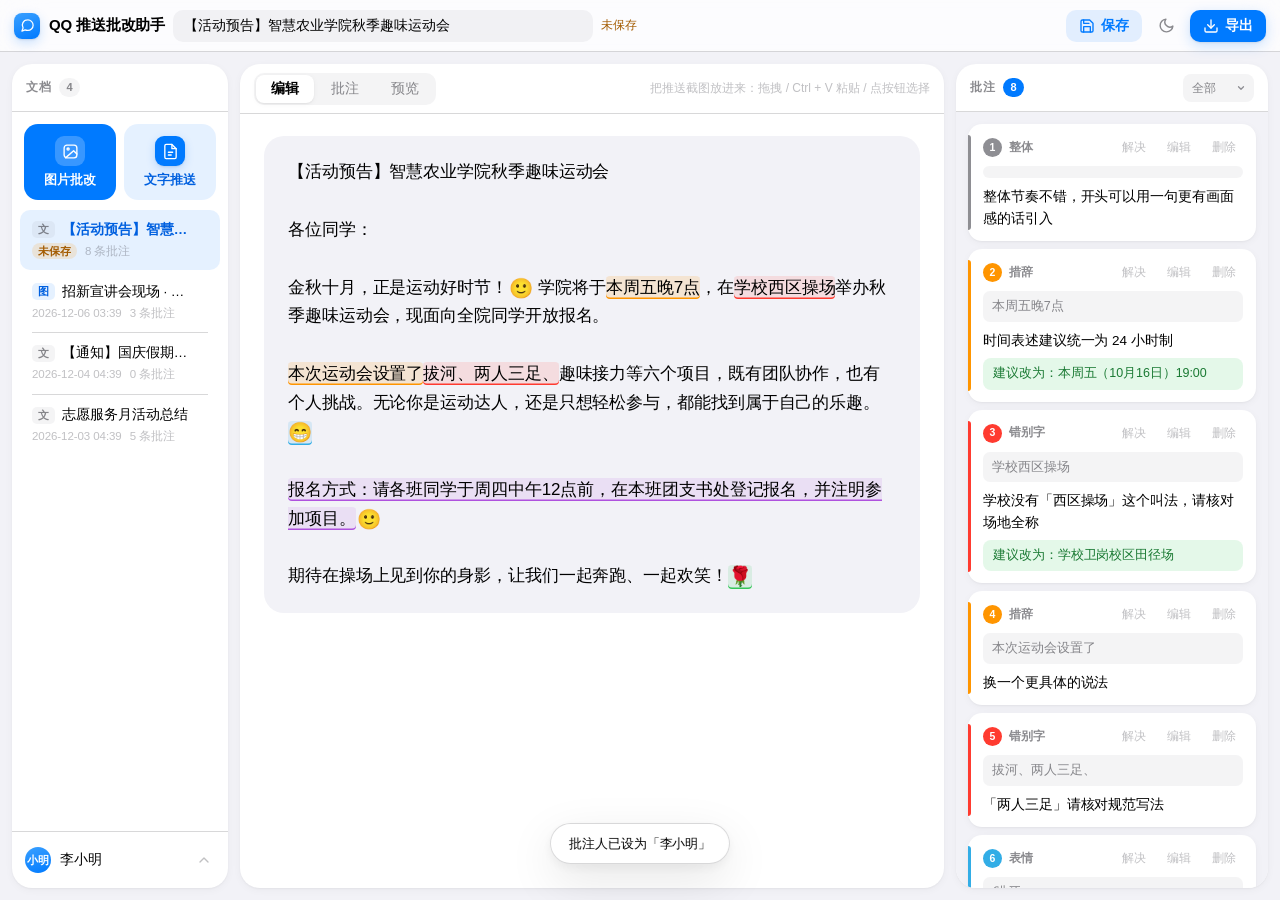
==== src/_tmp/demo-view.html @ b1cb9918 "v1.0" ====
<!DOCTYPE html>
<html lang="zh-CN" data-theme="light">
<head>
<meta charset="UTF-8">
<meta name="viewport" content="width=device-width, initial-scale=1, viewport-fit=cover">
<meta name="color-scheme" content="light dark">
<title>QQ 推送批改助手</title>
<script>
/* 主题要在首帧之前定下来，否则深色模式会先闪一下白。
   这里只读 localStorage，不依赖任何后续脚本。 */
(function () {
  var t = 'light';
  try {
    var s = JSON.parse(localStorage.getItem('qqpc:settings') || '{}');
    if (s && s.theme === 'dark') t = 'dark';
    else if (s && s.theme === 'light') t = 'light';
    else if (window.matchMedia && window.matchMedia('(prefers-color-scheme: dark)').matches) t = 'dark';
  } catch (e) {}
  document.documentElement.setAttribute('data-theme', t);
})();
</script>
<style>
/* ============================================================
 * QQ 推送批改助手 · 样式表
 *
 * 设计取向：Apple（iOS / macOS 原生质感）
 *   1. 一切颜色走语义变量 —— 深色模式只覆盖变量，不动任何结构；
 *   2. 层级靠「留白 + 圆角 + 多层柔和阴影」，不靠描边和色块堆叠；
 *   3. 分割线一律 0.5px 发丝线；阴影一律多层小透明度叠加，不用单层大黑；
 *   4. 所有可交互元素都有过渡与 :active 缩放反馈；尊重 prefers-reduced-motion；
 *   5. 毛玻璃只用在「悬浮在内容之上」的固定层（顶栏、底部导航、弹层）。
 * ============================================================ */

/* ---------- 设计令牌 ---------- */
:root{
  --font-sans:-apple-system,BlinkMacSystemFont,"SF Pro Text","SF Pro Display","Helvetica Neue",
    "PingFang SC","Hiragino Sans GB","Microsoft YaHei",sans-serif;
  --font-emoji:"Apple Color Emoji","Segoe UI Emoji","Noto Color Emoji",sans-serif;

  /* 语义色 · 浅色 */
  --bg-base:#FFFFFF;
  --bg-grouped:#F2F2F7;
  --bg-elevated:#FFFFFF;
  --bg-sunken:#F2F2F7;
  --label-primary:#000000;
  --label-secondary:rgba(60,60,67,.60);
  --label-tertiary:rgba(60,60,67,.32);
  --separator:rgba(60,60,67,.20);
  --separator-strong:rgba(60,60,67,.29);
  --fill-quaternary:rgba(116,116,128,.08);
  --fill-tertiary:rgba(116,116,128,.12);
  --hover:rgba(116,116,128,.08);
  --accent:#007AFF;
  --accent-hover:#0071EB;
  --accent-ink:#0060DF;               /* 强调色系的可读文字色 */
  --accent-soft:rgba(0,122,255,.10);
  --accent-line:rgba(0,122,255,.22);
  --accent-ring:rgba(0,122,255,.20);
  --on-accent:#FFFFFF;
  --danger:#FF3B30;
  --danger-ink:#D70015;
  --danger-soft:rgba(255,59,48,.10);

  /* 多层柔和阴影 */
  --shadow-sm:0 1px 2px rgba(0,0,0,.04),0 2px 8px rgba(0,0,0,.04);
  --shadow-md:0 2px 4px rgba(0,0,0,.04),0 8px 24px rgba(0,0,0,.06);
  --shadow-lg:0 4px 12px rgba(0,0,0,.06),0 16px 48px rgba(0,0,0,.10);

  --r-xs:6px; --r-sm:10px; --r-md:14px; --r-lg:20px; --r-xl:28px; --r-pill:999px;

  --ease-standard:cubic-bezier(.32,.72,0,1);
  --ease-spring:cubic-bezier(.34,1.56,.64,1);
  --dur-fast:150ms; --dur-base:250ms; --dur-slow:400ms;

  /* 批注类型色（图形 / 圆点用饱和色，文字用 *-ink 保证对比度） */
  --c-typo:#FF3B30;      --c-typo-bg:rgba(255,59,48,.12);
  --c-wording:#FF9500;   --c-wording-bg:rgba(255,149,0,.15);   --c-wording-ink:#A35B00;
  --c-format:#AF52DE;    --c-format-bg:rgba(175,82,222,.12);
  --c-emoji:#32ADE6;     --c-emoji-bg:rgba(50,173,230,.14);    --c-emoji-ink:#0B6E96;
  --c-praise:#34C759;    --c-praise-bg:rgba(52,199,89,.13);    --c-praise-ink:#1B7A34;
  --c-general:#8E8E93;   --c-general-bg:rgba(142,142,147,.13);

  --topbar-h:52px;
  --mnav-h:56px;
  --scroll:rgba(60,60,67,.26);
  --scroll-hi:rgba(60,60,67,.42);

  --glass:rgba(255,255,255,.72);
}

html[data-theme="dark"]{
  --bg-base:#000000;
  --bg-grouped:#000000;
  --bg-elevated:#1C1C1E;
  --bg-sunken:#0C0C0E;
  --label-primary:#FFFFFF;
  --label-secondary:rgba(235,235,245,.60);
  --label-tertiary:rgba(235,235,245,.32);
  --separator:rgba(84,84,88,.60);
  --separator-strong:rgba(84,84,88,.65);
  --fill-quaternary:rgba(118,118,128,.24);
  --fill-tertiary:rgba(118,118,128,.32);
  --hover:rgba(118,118,128,.24);
  --accent:#0A84FF;
  --accent-hover:#3395FF;
  --accent-ink:#6BB4FF;
  --accent-soft:rgba(10,132,255,.18);
  --accent-line:rgba(10,132,255,.34);
  --accent-ring:rgba(10,132,255,.32);
  --on-accent:#FFFFFF;
  --danger:#FF453A;
  --danger-ink:#FF6961;
  --danger-soft:rgba(255,69,58,.16);

  --shadow-sm:0 1px 2px rgba(0,0,0,.5);
  --shadow-md:0 2px 6px rgba(0,0,0,.5),0 8px 24px rgba(0,0,0,.4);
  --shadow-lg:0 6px 20px rgba(0,0,0,.6),0 20px 56px rgba(0,0,0,.5);

  --c-typo:#FF453A;      --c-typo-bg:rgba(255,69,58,.18);
  --c-wording:#FF9F0A;   --c-wording-bg:rgba(255,159,10,.18);  --c-wording-ink:#FFC16B;
  --c-format:#BF5AF2;    --c-format-bg:rgba(191,90,242,.18);
  --c-emoji:#64D2FF;     --c-emoji-bg:rgba(100,210,255,.16);   --c-emoji-ink:#9BE2FF;
  --c-praise:#30D158;    --c-praise-bg:rgba(48,209,88,.16);    --c-praise-ink:#6FE396;
  --c-general:#98989D;   --c-general-bg:rgba(152,152,157,.18);

  --scroll:rgba(235,235,245,.22);
  --scroll-hi:rgba(235,235,245,.36);

  --glass:rgba(28,28,30,.72);
}

/* ---------- 全局基线 ---------- */
*{box-sizing:border-box;}
html,body{height:100%;}
body{
  margin:0;
  background:var(--bg-grouped);
  color:var(--label-primary);
  font-family:var(--font-sans);
  font-size:14px;
  line-height:1.47;
  letter-spacing:-.005em;
  -webkit-font-smoothing:antialiased;
  text-rendering:optimizeLegibility;
  display:flex;flex-direction:column;overflow:hidden;
  transition:background-color var(--dur-base) var(--ease-standard),color var(--dur-base) var(--ease-standard);
}
button{font-family:inherit;cursor:pointer;color:inherit;background:none;border:0;padding:0;
  -webkit-tap-highlight-color:transparent;}
input,textarea,select{font-family:inherit;}
.hidden{display:none !important;}
.grow{flex:1;min-width:0;}
svg.i{display:block;width:16px;height:16px;flex:none;}
:focus-visible{outline:2px solid var(--accent-ring);outline-offset:2px;border-radius:var(--r-xs);}
::selection{background:var(--accent-soft);}

/* 点击反馈（苹果按钮手感的关键） */
.btn:active,.btn-sm:active,.icon-btn:active,.new-btn:active,.it-btn:active,.fb-btn:active,
.tab:active,.doc-item-x:active,.ann-act:active,.menu button:active,.chip:active,.dlg-btn:active{
  transform:scale(.97);
}

/* ---------- 顶栏（毛玻璃 · 吸顶） ---------- */
.topbar{
  flex:none;display:flex;align-items:center;gap:8px;
  height:var(--topbar-h);padding:0 14px;
  background:var(--glass);
  -webkit-backdrop-filter:blur(20px) saturate(180%);
  backdrop-filter:blur(20px) saturate(180%);
  border-bottom:.5px solid var(--separator);
  z-index:40;
  transition:background-color var(--dur-base) var(--ease-standard),border-color var(--dur-base) var(--ease-standard);
}
.brand{display:flex;align-items:center;gap:9px;font-size:15px;font-weight:600;letter-spacing:-.01em;white-space:nowrap;}
.brand-mark{
  width:26px;height:26px;border-radius:8px;flex:none;
  display:flex;align-items:center;justify-content:center;
  background:linear-gradient(160deg,#3AA0FF,var(--accent));
  color:#fff;box-shadow:0 1px 2px rgba(0,0,0,.10),0 4px 12px var(--accent-ring);
}
.brand-mark svg{width:15px;height:15px;}
.title-input{
  flex:1;min-width:0;max-width:420px;height:32px;
  border:0;border-radius:var(--r-sm);
  padding:0 11px;font-size:14px;background:var(--fill-quaternary);color:var(--label-primary);outline:none;
  transition:background-color var(--dur-fast) var(--ease-standard),box-shadow var(--dur-fast) var(--ease-standard);
}
.title-input::placeholder{color:var(--label-tertiary);}
.title-input:hover{background:var(--fill-tertiary);}
.title-input:focus{background:var(--bg-elevated);box-shadow:0 0 0 3px var(--accent-ring);}
.save-hint{font-size:12px;color:var(--label-tertiary);white-space:nowrap;letter-spacing:0;
  transition:color var(--dur-fast) var(--ease-standard);}
.save-hint.dirty{color:var(--c-wording-ink);font-weight:500;}

/* 通用按钮 */
.btn{
  display:inline-flex;align-items:center;gap:6px;justify-content:center;
  height:32px;padding:0 13px;border-radius:var(--r-sm);
  border:0;background:var(--fill-quaternary);color:var(--label-primary);
  font-size:13.5px;font-weight:500;white-space:nowrap;
  transition:background-color var(--dur-fast) var(--ease-standard),color var(--dur-fast) var(--ease-standard),
             opacity var(--dur-fast) var(--ease-standard),transform var(--dur-fast) var(--ease-standard),
             box-shadow var(--dur-fast) var(--ease-standard);
}
.btn:hover{background:var(--fill-tertiary);}
.btn-primary{
  background:var(--accent);color:var(--on-accent);font-weight:600;
  box-shadow:0 1px 2px rgba(0,0,0,.08),0 4px 14px var(--accent-ring);
}
.btn-primary:hover{background:var(--accent-hover);}
.btn-save{color:var(--accent);background:var(--accent-soft);font-weight:600;}
.btn-save:hover{background:var(--accent-line);}
.btn-save:disabled{
  color:var(--label-tertiary);background:var(--fill-quaternary);
  font-weight:500;cursor:default;box-shadow:none;
}
.btn-save:disabled:active{transform:none;}
.btn-txt{white-space:nowrap;}

/* 图标按钮 */
.icon-btn{
  width:32px;height:32px;flex:none;border-radius:var(--r-sm);
  display:inline-flex;align-items:center;justify-content:center;
  color:var(--label-secondary);
  transition:background-color var(--dur-fast) var(--ease-standard),color var(--dur-fast) var(--ease-standard),
             transform var(--dur-fast) var(--ease-standard);
}
.icon-btn:hover{background:var(--fill-quaternary);color:var(--label-primary);}
.icon-btn svg{width:17px;height:17px;}

/* 批注人 */
.who{
  display:flex;align-items:center;gap:7px;height:32px;padding:0 10px 0 4px;
  border:0;border-radius:var(--r-pill);background:var(--fill-quaternary);
  transition:background-color var(--dur-fast) var(--ease-standard),transform var(--dur-fast) var(--ease-standard);
}
.who:hover{background:var(--fill-tertiary);}
.who.is-empty{color:var(--label-secondary);}
.avatar{
  width:24px;height:24px;border-radius:50%;flex:none;
  display:inline-flex;align-items:center;justify-content:center;
  background:linear-gradient(160deg,#3AA0FF,var(--accent));
  color:#fff;font-size:10.5px;font-weight:600;letter-spacing:-.02em;line-height:1;
  font-family:"PingFang SC","Microsoft YaHei",sans-serif;
}
.who.is-empty .avatar{background:var(--fill-tertiary);color:var(--label-secondary);}
.avatar-lg{width:40px;height:40px;font-size:15px;}
.who-name{font-size:13px;font-weight:500;max-width:96px;overflow:hidden;text-overflow:ellipsis;white-space:nowrap;}

/* 批注人（左栏底部 · 常驻设置项） */
.who-foot{
  position:relative;flex:none;padding:8px;
  border-top:.5px solid var(--separator);
}
.who-foot .who{
  width:100%;height:40px;gap:9px;padding:0 8px 0 5px;
  border-radius:var(--r-sm);background:transparent;text-align:left;
}
.who-foot .who:hover{background:var(--hover);}
.who-foot .who:active{transform:scale(.985);}
.who-foot .who .avatar{width:26px;height:26px;font-size:11px;}
.who-foot .who-name{
  max-width:132px;font-size:13.5px;font-weight:500;letter-spacing:-.005em;
}
.who-chev{width:15px;height:15px;flex:none;color:var(--label-tertiary);}
/* 弹层挂在边栏底部，所以向上展开、宽度跟随边栏 */
.who-foot .pop{
  left:8px;right:8px;top:auto;bottom:calc(100% + 6px);width:auto;padding:14px;
  animation:popOutUp var(--dur-base) var(--ease-standard);
}
.who-foot .pop-row{gap:10px;}
.who-foot .avatar-lg{width:34px;height:34px;font-size:13px;}
@keyframes popOutUp{from{opacity:0;transform:translateY(6px) scale(.98);}to{opacity:1;transform:none;}}

/* 弹出层（批注人 / 导出菜单共用质感） */
.menu-wrap{position:relative;}
.menu,.pop{
  position:absolute;right:0;top:calc(100% + 8px);
  background:var(--bg-elevated);
  border:.5px solid var(--separator);
  border-radius:var(--r-md);
  box-shadow:var(--shadow-lg);
  z-index:60;
  animation:popIn var(--dur-base) var(--ease-standard);
  overflow:hidden;
}
@keyframes popIn{from{opacity:0;transform:translateY(-6px) scale(.98);}to{opacity:1;transform:none;}}

.menu{min-width:250px;padding:5px;}
.menu button{
  display:flex;align-items:center;gap:10px;width:100%;text-align:left;
  padding:9px 11px;border-radius:var(--r-sm);font-size:13.5px;color:var(--label-primary);
  transition:background-color var(--dur-fast) var(--ease-standard),transform var(--dur-fast) var(--ease-standard);
}
.menu button:hover{background:var(--hover);}
.menu button svg{width:16px;height:16px;flex:none;color:var(--label-tertiary);}
.menu button:hover svg{color:var(--accent);}
.menu-sep{height:.5px;background:var(--separator);margin:5px 8px;}
.menu-group{
  font-size:11px;font-weight:600;letter-spacing:.06em;color:var(--label-tertiary);
  padding:10px 11px 4px;text-transform:uppercase;
}

.pop{width:268px;padding:16px;}
.pop-title{font-size:15px;font-weight:600;letter-spacing:-.01em;margin-bottom:12px;}
.pop-row{display:flex;align-items:center;gap:12px;}
.pop-input{
  flex:1;min-width:0;height:34px;border:0;border-radius:var(--r-sm);
  padding:0 11px;font-size:14px;background:var(--fill-quaternary);color:var(--label-primary);outline:none;
  transition:background-color var(--dur-fast) var(--ease-standard),box-shadow var(--dur-fast) var(--ease-standard);
}
.pop-input:focus{background:var(--bg-elevated);box-shadow:0 0 0 3px var(--accent-ring);}
.pop-hint{font-size:12px;color:var(--label-tertiary);margin:10px 0 14px;line-height:1.45;}
.pop-actions{display:flex;gap:8px;justify-content:flex-end;}

/* ---------- 三栏 ---------- */
.layout{flex:1;display:grid;grid-template-columns:216px minmax(0,1fr) 312px;gap:12px;padding:12px;min-height:0;}
.col{
  background:var(--bg-elevated);
  border-radius:var(--r-lg);
  display:flex;flex-direction:column;min-height:0;overflow:hidden;
  box-shadow:var(--shadow-sm);
  transition:background-color var(--dur-base) var(--ease-standard);
}
.col-head{
  flex:none;display:flex;align-items:center;gap:8px;min-height:48px;
  padding:0 14px;border-bottom:.5px solid var(--separator);
  font-size:12px;font-weight:600;color:var(--label-secondary);letter-spacing:.06em;text-transform:uppercase;
}
.col-title{white-space:nowrap;}
.badge{
  min-width:20px;height:19px;padding:0 7px;border-radius:var(--r-pill);
  background:var(--accent);color:var(--on-accent);
  font-size:11px;font-weight:600;letter-spacing:0;text-transform:none;
  display:inline-flex;align-items:center;justify-content:center;
  font-variant-numeric:tabular-nums;
}
.badge-soft{
  min-width:20px;height:19px;padding:0 7px;border-radius:var(--r-pill);
  background:var(--fill-quaternary);color:var(--label-secondary);
  font-size:11px;font-weight:600;letter-spacing:0;text-transform:none;
  display:inline-flex;align-items:center;justify-content:center;
  font-variant-numeric:tabular-nums;
}
.muted-sm{font-size:12px;color:var(--label-tertiary);font-weight:400;letter-spacing:0;text-transform:none;}

/* 左栏：新建入口（置于顶部，醒目） */
.new-row{flex:none;display:flex;gap:8px;padding:12px 12px 10px;}
.new-btn{
  flex:1;min-width:0;display:flex;flex-direction:column;align-items:center;gap:6px;
  padding:12px 6px 11px;border-radius:var(--r-md);
  background:var(--accent-soft);color:var(--accent-ink);
  font-size:12.5px;font-weight:600;letter-spacing:-.005em;
  transition:background-color var(--dur-fast) var(--ease-standard),transform var(--dur-fast) var(--ease-standard),
             box-shadow var(--dur-fast) var(--ease-standard);
}
.new-btn:hover{background:var(--accent-line);box-shadow:var(--shadow-sm);}
/* 主推入口（图片批改）：实心强调色，一眼看出推荐走这条 */
.new-btn.is-primary{background:var(--accent);color:var(--on-accent);}
.new-btn.is-primary:hover{background:var(--accent-hover);box-shadow:var(--shadow-sm);}
.new-btn.is-primary .new-ico{background:rgba(255,255,255,.22);color:var(--on-accent);box-shadow:none;}
.new-ico{
  width:30px;height:30px;border-radius:9px;flex:none;
  display:flex;align-items:center;justify-content:center;
  background:var(--accent);color:var(--on-accent);
  box-shadow:0 1px 2px rgba(0,0,0,.08),0 3px 10px var(--accent-ring);
}
.new-ico svg{width:17px;height:17px;}
.new-txt{white-space:nowrap;overflow:hidden;text-overflow:ellipsis;max-width:100%;}

/* 左栏：文档列表 */
.doc-list{flex:1;overflow-y:auto;padding:0 8px 10px;}
.doc-item{
  position:relative;padding:10px 32px 10px 12px;border-radius:var(--r-sm);
  cursor:pointer;margin-bottom:2px;
  transition:background-color var(--dur-fast) var(--ease-standard),transform var(--dur-fast) var(--ease-standard);
}
.doc-item+.doc-item::before{
  content:"";position:absolute;left:12px;right:12px;top:-1px;height:.5px;background:var(--separator);
}
.doc-item:hover{background:var(--hover);}
.doc-item.is-active{background:var(--accent-soft);}
.doc-item.is-active::before,.doc-item.is-active+.doc-item::before{opacity:0;}
.doc-item-head{display:flex;align-items:center;gap:7px;margin-bottom:3px;min-width:0;}
.doc-item-title{
  flex:1;min-width:0;font-size:13.5px;font-weight:500;letter-spacing:-.005em;
  white-space:nowrap;overflow:hidden;text-overflow:ellipsis;
}
.doc-item.is-active .doc-item-title{color:var(--accent-ink);font-weight:600;}
.doc-item-meta{font-size:11.5px;color:var(--label-tertiary);display:flex;gap:8px;align-items:center;
  font-variant-numeric:tabular-nums;}
.doc-unsaved{
  display:inline-block;padding:0 6px;border-radius:var(--r-pill);
  background:var(--c-wording-bg);color:var(--c-wording-ink);
  font-size:10.5px;font-weight:600;line-height:16px;letter-spacing:0;
}
.doc-item-x{
  position:absolute;right:6px;top:50%;transform:translateY(-50%);
  width:22px;height:22px;border-radius:50%;display:flex;align-items:center;justify-content:center;
  color:var(--label-tertiary);opacity:0;
  transition:opacity var(--dur-fast) var(--ease-standard),background-color var(--dur-fast) var(--ease-standard),
             color var(--dur-fast) var(--ease-standard),transform var(--dur-fast) var(--ease-standard);
}
.doc-item-x svg{width:13px;height:13px;}
.doc-item:hover .doc-item-x{opacity:1;}
.doc-item-x:hover{background:var(--danger-soft);color:var(--danger);}

/* 文档列表里的类型标识 */
.doc-kind{
  flex:none;font-size:10.5px;font-weight:600;line-height:17px;
  padding:0 6px;border-radius:5px;background:var(--fill-quaternary);color:var(--label-secondary);
  letter-spacing:.02em;
}
.doc-kind.k-img{background:var(--accent-soft);color:var(--accent-ink);}

/* 中栏 */
.tabs{
  flex:none;display:flex;align-items:center;gap:10px;min-height:50px;
  padding:0 14px;border-bottom:.5px solid var(--separator);
}
.segmented{
  display:inline-flex;align-items:center;gap:2px;padding:2px;flex:none;
  background:var(--fill-quaternary);border-radius:var(--r-sm);
}
.tab{
  border-radius:8px;padding:5px 15px;font-size:13.5px;color:var(--label-secondary);font-weight:500;
  white-space:nowrap;
  transition:background-color var(--dur-base) var(--ease-standard),color var(--dur-base) var(--ease-standard),
             box-shadow var(--dur-base) var(--ease-standard),transform var(--dur-fast) var(--ease-standard);
}
.tab:hover{color:var(--label-primary);}
.tab.is-active{
  background:var(--bg-elevated);color:var(--label-primary);font-weight:600;
  box-shadow:0 1px 2px rgba(0,0,0,.06),0 1px 6px rgba(0,0,0,.04);
}
html[data-theme="dark"] .tab.is-active{background:#3A3A3C;}

.canvas-wrap{flex:1;overflow-y:auto;padding:22px 24px;position:relative;min-height:0;}

.bubble{
  background:var(--bg-sunken);border-radius:var(--r-lg);
  padding:22px 24px;font-size:17px;line-height:1.7;letter-spacing:-.005em;color:var(--label-primary);
  white-space:pre-wrap;word-break:break-word;max-width:780px;
}
.bubble.is-preview{background:var(--bg-elevated);box-shadow:var(--shadow-sm);}

.editor{
  width:100%;min-height:420px;height:100%;resize:vertical;
  border:0;border-radius:var(--r-lg);
  padding:20px 22px;font-size:17px;line-height:1.7;letter-spacing:-.005em;color:var(--label-primary);
  background:var(--bg-elevated);box-shadow:0 0 0 1px var(--separator);
  outline:none;display:block;
  transition:box-shadow var(--dur-fast) var(--ease-standard),background-color var(--dur-fast) var(--ease-standard);
}
.editor::placeholder{color:var(--label-tertiary);}
.editor:focus{box-shadow:0 0 0 3px var(--accent-ring);}

/* 正文片段 */
.seg{white-space:pre-wrap;}
.qq-emoji{
  display:inline-block;font-style:normal;line-height:1;
  font-size:1.15em;vertical-align:-2px;padding:0 1px;
  font-family:var(--font-emoji);
}
.hl{border-radius:4px;padding:2px 0;cursor:pointer;
  transition:filter var(--dur-fast) var(--ease-standard),box-shadow var(--dur-fast) var(--ease-standard);}
.hl:hover{filter:brightness(.96);}
html[data-theme="dark"] .hl:hover{filter:brightness(1.22);}
.hl-typo{background:var(--c-typo-bg);box-shadow:inset 0 -1.5px 0 var(--c-typo);}
.hl-wording{background:var(--c-wording-bg);box-shadow:inset 0 -1.5px 0 var(--c-wording);}
.hl-format{background:var(--c-format-bg);box-shadow:inset 0 -1.5px 0 var(--c-format);}
.hl-emoji{background:var(--c-emoji-bg);box-shadow:inset 0 -1.5px 0 var(--c-emoji);}
.hl-praise{background:var(--c-praise-bg);box-shadow:inset 0 -1.5px 0 var(--c-praise);}
.hl-general{background:var(--c-general-bg);box-shadow:inset 0 -1.5px 0 var(--c-general);}
.hl-multi{outline:1px dashed var(--accent-line);outline-offset:1px;}
.hl.is-focus{box-shadow:0 0 0 3px var(--accent-ring);}
.seg.is-lost,.qq-emoji.is-lost{opacity:.45;}

/* 浮动批注工具条 */
.floating-bar{
  position:fixed;z-index:70;
  background:var(--glass);
  -webkit-backdrop-filter:blur(20px) saturate(180%);
  backdrop-filter:blur(20px) saturate(180%);
  border:.5px solid var(--separator);
  border-radius:var(--r-md);
  box-shadow:var(--shadow-lg);padding:6px;
  display:flex;gap:3px;align-items:center;max-width:660px;
  animation:popIn var(--dur-base) var(--ease-standard);
}
.fb-btn{
  display:inline-flex;align-items:center;gap:6px;
  border-radius:8px;padding:6px 11px;font-size:13px;white-space:nowrap;color:var(--label-primary);
  transition:background-color var(--dur-fast) var(--ease-standard),transform var(--dur-fast) var(--ease-standard);
}
.fb-btn:hover{background:var(--hover);}
.fb-btn.is-solid{background:var(--accent);color:var(--on-accent);font-weight:600;}
.fb-btn.is-solid:hover{background:var(--accent-hover);}
.fb-tip{font-size:12.5px;padding:6px 10px;color:var(--label-secondary);white-space:nowrap;}
.fb-dot{width:7px;height:7px;border-radius:50%;display:inline-block;flex:none;}

.composer{display:flex;flex-direction:column;gap:8px;width:440px;padding:4px;}
.composer-quote{
  font-size:12.5px;color:var(--label-secondary);background:var(--fill-quaternary);
  border-radius:8px;padding:7px 10px;white-space:nowrap;overflow:hidden;text-overflow:ellipsis;
}
.composer textarea{
  width:100%;min-height:76px;resize:vertical;border:0;border-radius:var(--r-sm);
  padding:10px 12px;font-size:13.5px;line-height:1.6;outline:none;color:var(--label-primary);
  background:var(--fill-quaternary);
  transition:background-color var(--dur-fast) var(--ease-standard),box-shadow var(--dur-fast) var(--ease-standard);
}
.composer input{
  width:100%;height:34px;border:0;border-radius:var(--r-sm);
  padding:0 12px;font-size:13.5px;outline:none;color:var(--label-primary);background:var(--fill-quaternary);
  transition:background-color var(--dur-fast) var(--ease-standard),box-shadow var(--dur-fast) var(--ease-standard);
}
.composer textarea:focus,.composer input:focus{background:var(--bg-elevated);box-shadow:0 0 0 3px var(--accent-ring);}
.composer-row{display:flex;align-items:center;gap:8px;}
.composer-lab{font-size:12px;color:var(--label-tertiary);white-space:nowrap;}
.chips{display:flex;gap:6px;flex-wrap:wrap;}
.chip{
  border:0;background:var(--fill-quaternary);color:var(--label-secondary);
  border-radius:var(--r-pill);padding:4px 11px;font-size:12px;
  transition:background-color var(--dur-fast) var(--ease-standard),color var(--dur-fast) var(--ease-standard),
             transform var(--dur-fast) var(--ease-standard);
}
.chip:hover{background:var(--fill-tertiary);color:var(--label-primary);}
.chip.is-on{background:var(--bg-elevated);box-shadow:inset 0 0 0 1.5px currentColor,var(--shadow-sm);font-weight:600;}
.composer-actions{display:flex;gap:8px;justify-content:flex-end;}
.btn-sm{
  display:inline-flex;align-items:center;justify-content:center;gap:5px;
  height:32px;padding:0 14px;border-radius:var(--r-sm);font-size:13.5px;font-weight:500;
  border:0;background:var(--fill-quaternary);color:var(--label-primary);
  transition:background-color var(--dur-fast) var(--ease-standard),color var(--dur-fast) var(--ease-standard),
             transform var(--dur-fast) var(--ease-standard),box-shadow var(--dur-fast) var(--ease-standard);
}
.btn-sm:hover{background:var(--fill-tertiary);}
.btn-sm.primary{background:var(--accent);color:var(--on-accent);font-weight:600;}
.btn-sm.primary:hover{background:var(--accent-hover);}

/* 右栏：批注清单 */
.mini-select{
  height:28px;border:0;border-radius:8px;padding:0 26px 0 9px;
  font-size:12px;font-weight:500;color:var(--label-secondary);background:var(--fill-quaternary);
  outline:none;max-width:104px;appearance:none;-webkit-appearance:none;
  background-image:url("data:image/svg+xml;utf8,<svg xmlns='http://www.w3.org/2000/svg' width='10' height='10' viewBox='0 0 24 24' fill='none' stroke='%238E8E93' stroke-width='3' stroke-linecap='round' stroke-linejoin='round'><path d='m6 9 6 6 6-6'/></svg>");
  background-repeat:no-repeat;background-position:right 8px center;
  transition:background-color var(--dur-fast) var(--ease-standard);
}
.mini-select:hover{background-color:var(--fill-tertiary);}
.ann-list{flex:1;overflow-y:auto;padding:12px;background:var(--bg-grouped);}
.ann-card{
  position:relative;background:var(--bg-elevated);
  border-radius:var(--r-md);padding:12px 13px 12px 15px;margin-bottom:8px;
  cursor:pointer;box-shadow:var(--shadow-sm);
  transition:box-shadow var(--dur-base) var(--ease-standard),transform var(--dur-fast) var(--ease-standard);
  animation:fadeInUp var(--dur-slow) var(--ease-standard) both;
}
@keyframes fadeInUp{from{opacity:0;transform:translateY(10px);}to{opacity:1;transform:none;}}
.ann-card::before{
  content:"";position:absolute;left:0;top:11px;bottom:11px;width:3px;border-radius:0 3px 3px 0;
  background:var(--c-general);
}
.ann-card:hover{box-shadow:var(--shadow-md);transform:translateY(-1px);}
.ann-card.is-focus{box-shadow:0 0 0 3px var(--accent-ring),var(--shadow-md);}
.ann-card.is-done{opacity:.55;}
.ann-card.is-done .ann-body{text-decoration:line-through;text-decoration-color:var(--label-tertiary);}
.ann-card.t-typo::before{background:var(--c-typo);}
.ann-card.t-wording::before{background:var(--c-wording);}
.ann-card.t-format::before{background:var(--c-format);}
.ann-card.t-emoji::before{background:var(--c-emoji);}
.ann-card.t-praise::before{background:var(--c-praise);}
.ann-card.t-general::before{background:var(--c-general);}
.ann-top{display:flex;align-items:center;gap:7px;margin-bottom:7px;}
.ann-no{
  min-width:19px;height:19px;border-radius:50%;background:var(--c-general);color:#fff;
  font-size:10.5px;font-weight:700;display:inline-flex;align-items:center;justify-content:center;flex:none;
  font-variant-numeric:tabular-nums;
}
.ann-card.t-typo .ann-no{background:var(--c-typo);}
.ann-card.t-wording .ann-no{background:var(--c-wording);}
.ann-card.t-format .ann-no{background:var(--c-format);}
.ann-card.t-emoji .ann-no{background:var(--c-emoji);}
.ann-card.t-praise .ann-no{background:var(--c-praise);}
.ann-type{font-size:12px;font-weight:600;color:var(--label-secondary);letter-spacing:-.005em;}
.ann-act{
  border-radius:6px;font-size:12px;padding:3px 7px;color:var(--label-tertiary);
  transition:background-color var(--dur-fast) var(--ease-standard),color var(--dur-fast) var(--ease-standard),
             transform var(--dur-fast) var(--ease-standard);
}
.ann-act:hover{background:var(--fill-quaternary);color:var(--label-primary);}
.ann-quote{
  font-size:12.5px;color:var(--label-secondary);background:var(--fill-quaternary);
  border-radius:7px;padding:6px 9px;margin-bottom:8px;
  overflow:hidden;text-overflow:ellipsis;white-space:nowrap;
}
.ann-body{font-size:13.5px;line-height:1.6;color:var(--label-primary);word-break:break-word;letter-spacing:-.005em;}
.ann-sug{
  margin-top:7px;font-size:12.5px;line-height:1.55;color:var(--c-praise-ink);
  background:var(--c-praise-bg);border-radius:8px;padding:6px 10px;word-break:break-word;
}
.ann-warn{
  margin-top:7px;font-size:12px;color:var(--c-wording-ink);background:var(--c-wording-bg);
  border-radius:8px;padding:6px 10px;line-height:1.6;
}
.ann-warn button{
  color:var(--c-wording-ink);text-decoration:underline;font-size:12px;padding:0 3px;
}
.empty{
  padding:40px 18px;text-align:center;color:var(--label-tertiary);font-size:13px;line-height:1.85;
}

/* ---------- 通用弹窗 ---------- */
.dlg{position:fixed;inset:0;z-index:120;display:flex;align-items:center;justify-content:center;padding:24px;}
.dlg-mask{
  position:absolute;inset:0;background:rgba(0,0,0,.32);
  -webkit-backdrop-filter:blur(2px);backdrop-filter:blur(2px);
  animation:fadeIn var(--dur-base) var(--ease-standard);
}
html[data-theme="dark"] .dlg-mask{background:rgba(0,0,0,.55);}
@keyframes fadeIn{from{opacity:0;}to{opacity:1;}}
.dlg-card{
  position:relative;width:100%;max-width:310px;overflow:hidden;
  background:var(--bg-elevated);border-radius:var(--r-md);
  box-shadow:var(--shadow-lg);
  animation:dlgIn var(--dur-slow) var(--ease-spring);
}
@keyframes dlgIn{from{opacity:0;transform:scale(.9);}to{opacity:1;transform:none;}}
.dlg-body{padding:20px 20px 16px;text-align:center;}
.dlg-title{font-size:17px;font-weight:600;letter-spacing:-.02em;line-height:1.3;}
.dlg-msg{font-size:13px;color:var(--label-secondary);line-height:1.5;margin-top:6px;word-break:break-word;white-space:pre-line;}
.dlg-msg:empty{display:none;}
.dlg-fields{margin-top:16px;text-align:left;}
.dlg-flabel{font-size:12px;font-weight:600;color:var(--label-secondary);margin:10px 2px 6px;}
.dlg-flabel:first-child{margin-top:0;}
.dlg-finput{
  width:100%;min-width:0;border:0;border-radius:var(--r-sm);
  padding:9px 11px;font-size:14px;line-height:1.5;font-family:inherit;
  background:var(--fill-quaternary);color:var(--label-primary);outline:none;resize:vertical;
  transition:background-color var(--dur-fast) var(--ease-standard),box-shadow var(--dur-fast) var(--ease-standard);
}
textarea.dlg-finput{min-height:74px;}
.dlg-finput:focus{background:var(--bg-elevated);box-shadow:0 0 0 3px var(--accent-ring);}
.dlg-acts{display:flex;flex-direction:column;border-top:.5px solid var(--separator);}
.dlg-btn{
  height:44px;width:100%;font-size:17px;font-weight:400;color:var(--accent);
  border-top:.5px solid var(--separator);
  transition:background-color var(--dur-fast) var(--ease-standard),transform var(--dur-fast) var(--ease-standard);
}
.dlg-btn:first-child{border-top:0;}
.dlg-btn:hover{background:var(--hover);}
.dlg-btn.is-primary{font-weight:600;}
.dlg-btn.is-destructive{color:var(--danger);}
.dlg-btn.is-ghost{color:var(--label-secondary);}

/* toast */
.toast{
  position:fixed;left:50%;bottom:36px;transform:translateX(-50%);
  background:var(--glass);color:var(--label-primary);font-size:13px;font-weight:500;
  -webkit-backdrop-filter:blur(20px) saturate(180%);
  backdrop-filter:blur(20px) saturate(180%);
  border:.5px solid var(--separator);
  padding:10px 18px;border-radius:var(--r-pill);z-index:99;pointer-events:none;
  box-shadow:var(--shadow-lg);max-width:80vw;
  animation:toastIn var(--dur-slow) var(--ease-spring);
}
@keyframes toastIn{from{opacity:0;transform:translateX(-50%) translateY(10px) scale(.96);}to{opacity:1;transform:translateX(-50%) translateY(0) scale(1);}}

/* 滚动条 */
::-webkit-scrollbar{width:10px;height:10px;}
::-webkit-scrollbar-thumb{background:var(--scroll);border-radius:6px;border:3px solid transparent;background-clip:content-box;}
::-webkit-scrollbar-thumb:hover{background:var(--scroll-hi);background-clip:content-box;}
::-webkit-scrollbar-track{background:transparent;}

/* ---------- 图片批改 ---------- */
.img-stage{position:absolute;inset:0;display:flex;flex-direction:column;background:var(--bg-sunken);}
.img-tools{
  flex:none;display:flex;align-items:center;gap:9px;flex-wrap:wrap;
  padding:9px 12px;background:var(--bg-elevated);border-bottom:.5px solid var(--separator);
}
.it-group{display:flex;align-items:center;gap:3px;padding-right:10px;border-right:.5px solid var(--separator);}
.it-group:last-child{border-right:0;padding-right:0;}
.it-lab{font-size:11px;color:var(--label-tertiary);margin-right:3px;white-space:nowrap;letter-spacing:.04em;}
.it-btn{
  display:inline-flex;align-items:center;gap:5px;
  border:0;border-radius:8px;padding:6px 9px;
  font-size:13px;font-weight:500;color:var(--label-secondary);line-height:1.2;white-space:nowrap;
  transition:background-color var(--dur-fast) var(--ease-standard),color var(--dur-fast) var(--ease-standard),
             transform var(--dur-fast) var(--ease-standard);
}
.it-btn svg{width:15px;height:15px;}
.it-btn:hover{background:var(--hover);color:var(--label-primary);}
.it-btn.is-on{background:var(--accent-soft);color:var(--accent-ink);font-weight:600;}
/* 色块：选中环收窄 + 拉开间距，避免和相邻色块/取色器挤在一起 */
.sw{
  width:20px;height:20px;border-radius:50%;border:0;padding:0;margin:0 2px;
  box-shadow:0 0 0 1px var(--separator-strong) inset;
  transition:box-shadow var(--dur-fast) var(--ease-standard),transform var(--dur-fast) var(--ease-standard);
}
.sw:hover{transform:scale(1.1);}
.sw.is-on{box-shadow:0 0 0 1.5px var(--bg-elevated),0 0 0 3px var(--accent);}
.it-color{
  width:26px;height:23px;padding:1px;margin-left:3px;border:0;border-radius:7px;background:var(--fill-quaternary);
  cursor:pointer;transition:background-color var(--dur-fast) var(--ease-standard);
}
.it-color:hover{background:var(--fill-tertiary);}

.img-board{flex:1;overflow:auto;position:relative;display:flex;flex-direction:column;padding:18px;min-height:0;}
.img-holder{
  margin:auto;position:relative;line-height:0;background:var(--bg-elevated);
  border-radius:var(--r-sm);box-shadow:var(--shadow-md);overflow:hidden;
}
.img-holder img{display:block;width:100%;height:100%;-webkit-user-drag:none;user-select:none;}
.img-holder svg{position:absolute;left:0;top:0;width:100%;height:100%;touch-action:none;}
.img-holder svg[data-tool="select"]{cursor:default;}
.img-holder svg[data-tool]:not([data-tool="select"]){cursor:crosshair;}
.img-holder svg.is-locked{pointer-events:none;}

.img-drop{
  margin:auto;width:100%;max-width:440px;text-align:center;color:var(--label-tertiary);
  border-radius:var(--r-xl);background:var(--bg-elevated);padding:44px 28px;
  box-shadow:var(--shadow-sm);
  transition:box-shadow var(--dur-base) var(--ease-standard),background-color var(--dur-base) var(--ease-standard);
}
.img-drop.is-over{background:var(--accent-soft);box-shadow:0 0 0 3px var(--accent-ring);}
.img-drop-ico{
  width:56px;height:56px;margin:0 auto 16px;border-radius:16px;
  display:flex;align-items:center;justify-content:center;
  background:var(--accent-soft);color:var(--accent);
}
.img-drop-ico svg{width:26px;height:26px;}
.img-drop-t{font-size:17px;font-weight:600;letter-spacing:-.015em;color:var(--label-primary);margin-bottom:8px;}
.img-drop-s{font-size:13px;line-height:1.6;margin-bottom:20px;}

.img-composer{
  position:fixed;z-index:80;
  background:var(--bg-elevated);border-radius:var(--r-md);padding:12px;
  box-shadow:var(--shadow-lg);
  animation:popIn var(--dur-base) var(--ease-standard);
}

.svg-hit{cursor:pointer;}
.svg-hit.is-sel{filter:drop-shadow(0 0 4px var(--accent));}

/* ---------- 移动端底部导航（毛玻璃 · 固定） ---------- */
.mnav{
  display:none;flex:none;
  border-top:.5px solid var(--separator);
  background:var(--glass);
  -webkit-backdrop-filter:blur(20px) saturate(180%);
  backdrop-filter:blur(20px) saturate(180%);
  padding-bottom:env(safe-area-inset-bottom);
  z-index:45;
}
.mnav button{
  flex:1;display:flex;flex-direction:column;align-items:center;justify-content:center;gap:3px;
  height:var(--mnav-h);font-size:11px;color:var(--label-secondary);position:relative;
  transition:color var(--dur-base) var(--ease-standard),transform var(--dur-fast) var(--ease-standard);
}
.mnav button svg{width:22px;height:22px;}
.mnav button.is-on{color:var(--accent);}
.mnav button:active{transform:scale(.94);}

/* ---------- 窄屏 ---------- */
@media (max-width:1240px){
  .layout{grid-template-columns:200px minmax(0,1fr) 288px;}
}

@media (max-width:980px){
  .topbar{padding:0 10px;gap:6px;}
  .brand-text{display:none;}
  .save-hint{display:none;}
  .title-input{max-width:none;}
  .btn-save .btn-txt,.btn-primary .btn-txt{display:none;}
  .btn-save,.btn-primary{width:34px;padding:0;}

  /* 批注人在边栏底部，窄屏下仍要显示姓名（它不在顶栏了） */
  .who-foot{padding:10px 12px;}
  .who-foot .who-name{display:block;max-width:none;}
  .who-foot .who{height:46px;}
  .who-foot .pop{padding:16px;}

  .layout{grid-template-columns:minmax(0,1fr);padding:0;gap:0;}
  .layout > .col{border-radius:0;box-shadow:none;}
  .col-center{min-height:0;}

  body[data-mview="docs"] .col-center,body[data-mview="docs"] .col-right{display:none;}
  body[data-mview="main"] .col-left,body[data-mview="main"] .col-right{display:none;}
  body[data-mview="ann"]  .col-left,body[data-mview="ann"]  .col-center{display:none;}

  .mnav{display:flex;}
  .new-row{padding:12px 12px 12px;}
  .new-btn{flex-direction:row;justify-content:center;padding:12px 8px;}
  .doc-item{padding:13px 36px 13px 14px;}
  .doc-item-title{font-size:15px;}
  .doc-item-x{opacity:1;width:28px;height:28px;}
  .doc-item-x svg{width:16px;height:16px;}
  .ann-act{padding:5px 10px;font-size:13px;}

  .canvas-wrap{padding:14px;}
  .bubble{padding:18px;font-size:16px;line-height:1.72;}
  .editor{min-height:56vh;padding:16px;font-size:16px;line-height:1.72;}

  .tabs .muted-sm{min-width:0;overflow:hidden;text-overflow:ellipsis;white-space:nowrap;}
  .col-head .muted-sm{display:none;}

  .toast{bottom:calc(var(--mnav-h) + env(safe-area-inset-bottom) + 16px);}

  .img-tools{flex-wrap:nowrap;overflow-x:auto;padding:9px 11px;-webkit-overflow-scrolling:touch;}
  .it-group{flex:none;}
  .it-btn{padding:8px 10px;}
  .img-board{padding:12px;}
  .img-drop{padding:32px 20px;}
  .dlg-btn{height:48px;}
}

@media (max-width:400px){
  .brand{display:none;}
  .composer{width:86vw;}
  .dlg-card{max-width:290px;}
}

/* ---------- 无障碍：尊重系统「减弱动态效果」 ---------- */
@media (prefers-reduced-motion:reduce){
  *,*::before,*::after{
    animation-duration:.01ms !important;
    animation-iteration-count:1 !important;
    transition-duration:.01ms !important;
    scroll-behavior:auto !important;
  }
}

</style>
</head>
<body data-mview="main">

<header class="topbar">
  <div class="brand">
    <span class="brand-mark">
      <svg viewBox="0 0 24 24" fill="none" stroke="currentColor" stroke-width="2" stroke-linecap="round" stroke-linejoin="round"><path d="M21 11.5a8.4 8.4 0 0 1-9 8.4 8.9 8.9 0 0 1-3.8-.9L3 21l1.9-5.1A8.4 8.4 0 0 1 12 3.1a8.4 8.4 0 0 1 9 8.4Z"/></svg>
    </span>
    <span class="brand-text">QQ 推送批改助手</span>
  </div>

  <input id="docTitle" class="title-input" type="text" placeholder="未命名推送" autocomplete="off" aria-label="推送标题">
  <span id="saveHint" class="save-hint">已保存</span>
  <span class="grow"></span>

  <button id="btnSave" class="btn btn-save" type="button" title="保存（Ctrl + S）" disabled>
    <svg class="i" viewBox="0 0 24 24" fill="none" stroke="currentColor" stroke-width="2" stroke-linecap="round" stroke-linejoin="round"><path d="M19 21H5a2 2 0 0 1-2-2V5a2 2 0 0 1 2-2h11l5 5v11a2 2 0 0 1-2 2Z"/><path d="M17 21v-8H7v8"/><path d="M7 3v5h8"/></svg>
    <span class="btn-txt">保存</span>
  </button>

  <button id="btnTheme" class="icon-btn" type="button" title="切换深色 / 浅色" aria-label="切换主题">
    <svg class="i" viewBox="0 0 24 24" fill="none" stroke="currentColor" stroke-width="2" stroke-linecap="round" stroke-linejoin="round"><path d="M21 12.8A9 9 0 1 1 11.2 3a7 7 0 0 0 9.8 9.8Z"/></svg>
  </button>

  <div class="menu-wrap">
    <button id="btnExport" class="btn btn-primary" type="button">
      <svg class="i" viewBox="0 0 24 24" fill="none" stroke="currentColor" stroke-width="2" stroke-linecap="round" stroke-linejoin="round"><path d="M21 15v4a2 2 0 0 1-2 2H5a2 2 0 0 1-2-2v-4"/><path d="M7 10l5 5 5-5"/><path d="M12 15V3"/></svg>
      <span class="btn-txt">导出</span>
    </button>
    <div id="exportMenu" class="menu hidden"></div>
  </div>
</header>

<main class="layout">

  <aside class="col col-left">
    <div class="col-head">
      <span class="col-title">文档</span>
      <span id="docCount" class="badge-soft">0</span>
      <span class="grow"></span>
    </div>

    <div class="new-row">
      <button id="btnNewImg" class="new-btn is-primary" type="button" title="默认方式：把推送截图放进来，直接在图上圈点勾画">
        <span class="new-ico">
          <svg viewBox="0 0 24 24" fill="none" stroke="currentColor" stroke-width="1.9" stroke-linecap="round" stroke-linejoin="round"><rect x="3" y="3" width="18" height="18" rx="4"/><circle cx="8.6" cy="8.6" r="1.5"/><path d="m21 15.5-4.6-4.6L5 21"/></svg>
        </span>
        <span class="new-txt">图片批改</span>
      </button>
      <button id="btnNew" class="new-btn" type="button" title="粘贴 QQ 推送原文，按文字逐句批改">
        <span class="new-ico">
          <svg viewBox="0 0 24 24" fill="none" stroke="currentColor" stroke-width="1.9" stroke-linecap="round" stroke-linejoin="round"><path d="M14 2H6a2 2 0 0 0-2 2v16a2 2 0 0 0 2 2h12a2 2 0 0 0 2-2V8Z"/><path d="M14 2v6h6"/><path d="M9 13h6"/><path d="M9 17h4"/></svg>
        </span>
        <span class="new-txt">文字推送</span>
      </button>
    </div>

    <div id="docList" class="doc-list"></div>

    <div class="who-foot">
      <button id="btnWho" class="who is-empty" type="button" title="设置批注人">
        <span id="whoAvatar" class="avatar">＋</span>
        <span id="whoName" class="who-name">批注人</span>
        <span class="grow"></span>
        <svg class="i who-chev" viewBox="0 0 24 24" fill="none" stroke="currentColor" stroke-width="2" stroke-linecap="round" stroke-linejoin="round"><path d="m6 15 6-6 6 6"/></svg>
      </button>
      <div id="whoPop" class="pop hidden">
        <div class="pop-title">批注人</div>
        <div class="pop-row">
          <span id="whoAvatarBig" class="avatar avatar-lg">＋</span>
          <input id="whoInput" class="pop-input" type="text" maxlength="12" placeholder="填写你的姓名" autocomplete="off">
        </div>
        <div class="pop-hint">批改稿上会署名；头像取姓名的后两个字。</div>
        <div class="pop-actions">
          <button id="whoClear" class="btn-sm" type="button">清空</button>
          <button id="whoSave" class="btn-sm primary" type="button">保存</button>
        </div>
      </div>
    </div>
  </aside>

  <section class="col col-center">
    <div class="tabs">
      <div class="segmented" role="tablist">
        <button class="tab" type="button" data-mode="edit" role="tab">编辑</button>
        <button class="tab is-active" type="button" data-mode="annotate" role="tab">批注</button>
        <button class="tab" type="button" data-mode="preview" role="tab">预览</button>
      </div>
      <span class="grow"></span>
      <span id="modeHint" class="muted-sm">拖选正文文字即可添加批注</span>
    </div>
    <div id="canvasWrap" class="canvas-wrap">
      <div id="bubble" class="bubble"></div>
      <textarea id="editor" class="editor hidden" spellcheck="false"
        placeholder="把干事发来的 QQ 推送原文粘贴到这里。"></textarea>
      <div id="floatingBar" class="floating-bar hidden"></div>

      <!-- 图片批改：截图 + 圈点勾画 -->
      <div id="imgStage" class="img-stage hidden">
        <div id="imgTools" class="img-tools"></div>
        <div id="imgBoard" class="img-board">
          <div id="imgDrop" class="img-drop">
            <div class="img-drop-ico">
              <svg viewBox="0 0 24 24" fill="none" stroke="currentColor" stroke-width="1.7" stroke-linecap="round" stroke-linejoin="round"><rect x="3" y="3" width="18" height="18" rx="4.5"/><circle cx="8.6" cy="8.6" r="1.6"/><path d="m21 15.5-4.6-4.6L5 21"/></svg>
            </div>
            <div id="imgDropTitle" class="img-drop-t">把 QQ 推送的截图放进来</div>
            <div id="imgDropSub" class="img-drop-s">拖拽图片到这里 · 或直接 Ctrl + V 粘贴 · 或点下面按钮选择</div>
            <button id="btnPickImg" class="btn-sm primary" type="button">选择图片</button>
          </div>
          <div id="imgHolder" class="img-holder hidden">
            <img id="stageImg" alt="推送截图">
            <svg id="stageSvg" xmlns="http://www.w3.org/2000/svg" preserveAspectRatio="xMidYMid meet"></svg>
          </div>
        </div>
        <div id="imgComposer" class="img-composer hidden"></div>
      </div>
    </div>
  </section>

  <aside class="col col-right">
    <div class="col-head">
      <span class="col-title">批注</span>
      <span id="annCount" class="badge">0</span>
      <span class="grow"></span>
      <select id="filterSel" class="mini-select" aria-label="筛选批注">
        <option value="all">全部</option>
        <option value="open">未解决</option>
        <option value="done">已解决</option>
        <option value="typo">错别字</option>
        <option value="wording">措辞</option>
        <option value="format">格式</option>
        <option value="emoji">表情</option>
        <option value="praise">赞赏</option>
        <option value="general">整体</option>
      </select>
    </div>
    <div id="annList" class="ann-list"></div>
  </aside>

</main>

<nav class="mnav">
  <button type="button" data-mview="docs">
    <svg viewBox="0 0 24 24" fill="none" stroke="currentColor" stroke-width="1.9" stroke-linecap="round" stroke-linejoin="round"><path d="M4 5a2 2 0 0 1 2-2h5l2 2h5a2 2 0 0 1 2 2v11a2 2 0 0 1-2 2H6a2 2 0 0 1-2-2Z"/></svg>
    <span>文档</span>
  </button>
  <button type="button" data-mview="main" class="is-on">
    <svg viewBox="0 0 24 24" fill="none" stroke="currentColor" stroke-width="1.9" stroke-linecap="round" stroke-linejoin="round"><path d="M12 20h9"/><path d="M16.5 3.5a2.1 2.1 0 0 1 3 3L7 19l-4 1 1-4Z"/></svg>
    <span>批改</span>
  </button>
  <button type="button" data-mview="ann">
    <svg viewBox="0 0 24 24" fill="none" stroke="currentColor" stroke-width="1.9" stroke-linecap="round" stroke-linejoin="round"><path d="M21 11.5a8.4 8.4 0 0 1-9 8.4 8.9 8.9 0 0 1-3.8-.9L3 21l1.9-5.1A8.4 8.4 0 0 1 12 3.1a8.4 8.4 0 0 1 9 8.4Z"/></svg>
    <span>批注</span>
  </button>
</nav>

<input id="imgFile" class="hidden" type="file" accept="image/*">

<!-- 通用确认弹窗：替代原生 confirm，样式和主题一致 -->
<div id="dlg" class="dlg hidden" aria-hidden="true">
  <div class="dlg-mask" data-dlg-act="cancel"></div>
  <div class="dlg-card" role="dialog" aria-modal="true" aria-labelledby="dlgTitle">
    <div class="dlg-body">
      <div id="dlgTitle" class="dlg-title"></div>
      <div id="dlgMsg" class="dlg-msg"></div>
    </div>
    <div id="dlgActs" class="dlg-acts"></div>
  </div>
</div>

<div id="toast" class="toast hidden"></div>

<script>
/* ============================================================
 * QQ 推送批改助手
 * 单文件静态工具，无后端、无构建依赖、双击即可运行
 * 核心约定：批注锚点 (start / end) 一律基于原始纯文本 raw 的字符偏移，
 *           与表情如何渲染完全无关。DOM 片段只负责携带 data-s / data-e 供反查。
 * ============================================================ */
(function () {
  'use strict';

  /* ============================================================
   * 1. QQ 表情映射表
   *    QQ_NAMES[i] 对应 em 代码 e(100+i)，共 105 个默认表情
   *    视觉优先走 Unicode，保证零资源、离线可用
   * ============================================================ */
  var QQ_NAMES = [
    '微笑', '撇嘴', '色', '发呆', '得意', '流泪', '害羞', '闭嘴', '睡', '大哭',
    '尴尬', '发怒', '调皮', '呲牙', '惊讶', '难过', '酷', '冷汗', '抓狂', '吐',
    '偷笑', '可爱', '白眼', '傲慢', '饥饿', '困', '惊恐', '流汗', '憨笑', '大兵',
    '奋斗', '咒骂', '疑问', '嘘', '晕', '折磨', '衰', '骷髅', '敲打', '再见',
    '擦汗', '抠鼻', '鼓掌', '糗大了', '坏笑', '左哼哼', '右哼哼', '哈欠', '鄙视', '委屈',
    '快哭了', '阴险', '亲亲', '吓', '可怜', '菜刀', '西瓜', '啤酒', '篮球', '乒乓',
    '咖啡', '饭', '猪头', '玫瑰', '凋谢', '示爱', '爱心', '心碎', '蛋糕', '闪电',
    '炸弹', '刀', '足球', '瓢虫', '便便', '月亮', '太阳', '礼物', '拥抱', '强',
    '弱', '握手', '胜利', '抱拳', '勾引', '拳头', '差劲', '爱你', 'NO', 'OK',
    '爱情', '飞吻', '跳跳', '发抖', '怄火', '转圈', '磕头', '回头', '跳绳', '挥手',
    '激动', '街舞', '献吻', '左太极', '右太极'
  ];

  var QQ_UNICODE = [
    '🙂', '😕', '😍', '😳', '😏', '😢', '😊', '🤐', '😴', '😭',
    '😅', '😡', '😜', '😁', '😲', '😔', '😎', '😰', '😫', '😝',
    '🤭', '🥰', '🙄', '😤', '🤤', '😪', '😨', '😓', '😄', '😐',
    '💪', '🤬', '🤔', '🤫', '😵', '😖', '😞', '💀', '👊', '👋',
    '😅', '😤', '👏', '😳', '😏', '😤', '😤', '🥱', '😒', '🥺',
    '🥹', '😏', '😘', '😱', '🥺', '🔪', '🍉', '🍺', '🏀', '🏓',
    '☕', '🍚', '🐷', '🌹', '🥀', '😍', '❤️', '💔', '🎂', '⚡',
    '💥', '🔪', '⚽', '🐞', '💩', '🌙', '☀️', '🎁', '🤗', '👍',
    '👎', '🤝', '✌️', '🙏', '💅', '✊', '👎', '😘', '🙅', '👌',
    '💑', '😘', '🕺', '🥶', '😤', '🌀', '🙇', '↩️', '🤸', '👋',
    '🤩', '🕺', '💋', '☯️', '☯️'
  ];

  /* 补充常用表情（不在 e100-e204 序列内，但日常推送高频出现） */
  var QQ_EXTRA = {
    '干杯': '🍻', '红包': '🧧', '鞭炮': '🧨', '灯笼': '🏮', '雪人': '⛄',
    '星星': '⭐', '彩虹': '🌈', '火': '🔥', '牛': '🐮', '鸡': '🐔',
    '鱼': '🐟', '花': '🌸', '树': '🌳', '云': '☁️', '雨': '🌧️',
    '雪': '❄️', '蛋糕': '🎂', '音符': '🎵', '篮球': '🏀', '奖杯': '🏆',
    '点赞': '👍', '加油': '💪', '庆祝': '🎉', '太阳花': '🌻', '五星': '🌟'
  };

  var EMOJI_BY_NAME = Object.create(null);
  var EMOJI_BY_CODE = Object.create(null);
  (function buildEmojiMaps() {
    var i;
    for (i = 0; i < QQ_NAMES.length; i++) {
      EMOJI_BY_NAME[QQ_NAMES[i]] = QQ_UNICODE[i];
      EMOJI_BY_CODE['e' + (100 + i)] = QQ_UNICODE[i];
    }
    for (var k in QQ_EXTRA) {
      if (Object.prototype.hasOwnProperty.call(QQ_EXTRA, k)) EMOJI_BY_NAME[k] = QQ_EXTRA[k];
    }
  })();

  /* ============================================================
   * 2. 通用工具
   * ============================================================ */
  var $ = function (sel, root) { return (root || document).querySelector(sel); };
  var $$ = function (sel, root) { return Array.prototype.slice.call((root || document).querySelectorAll(sel)); };

  function uid(prefix) {
    return prefix + Date.now().toString(36) + Math.random().toString(36).slice(2, 7);
  }

  function escapeHTML(s) {
    return String(s).replace(/[&<>"]/g, function (c) {
      return { '&': '&amp;', '<': '&lt;', '>': '&gt;', '"': '&quot;' }[c];
    });
  }

  function debounce(fn, wait) {
    var t = null;
    return function () {
      var args = arguments, self = this;
      clearTimeout(t);
      t = setTimeout(function () { fn.apply(self, args); }, wait);
    };
  }

  function pad2(n) { return n < 10 ? '0' + n : '' + n; }

  function fmtTime(ts) {
    var d = new Date(ts);
    return d.getFullYear() + '-' + pad2(d.getMonth() + 1) + '-' + pad2(d.getDate()) +
      ' ' + pad2(d.getHours()) + ':' + pad2(d.getMinutes());
  }

  function fmtDate(ts) {
    var d = new Date(ts);
    return d.getFullYear() + '年' + (d.getMonth() + 1) + '月' + d.getDate() + '日';
  }

  var toastTimer = null;
  function toast(msg) {
    var el = $('#toast');
    el.textContent = msg;
    el.classList.remove('hidden');
    clearTimeout(toastTimer);
    toastTimer = setTimeout(function () { el.classList.add('hidden'); }, 2100);
  }

  /* ============================================================
   * 2.5 图标集（内联 SVG）
   *    为什么不用字体图标或图标库：本工具要能离线双击打开，
   *    任何外部资源都可能变成"白板"。内联 SVG 还能跟着 currentColor 走，
   *    深浅主题一套搞定。
   * ============================================================ */
  function svgI(paths, sw) {
    return '<svg class="i" viewBox="0 0 24 24" fill="none" stroke="currentColor" stroke-width="' +
      (sw || 2) + '" stroke-linecap="round" stroke-linejoin="round">' + paths + '</svg>';
  }

  var ICONS = {
    sun: svgI('<circle cx="12" cy="12" r="4.2"/><path d="M12 2v2M12 20v2M4.9 4.9l1.4 1.4M17.7 17.7l1.4 1.4M2 12h2M20 12h2M4.9 19.1l1.4-1.4M17.7 6.3l1.4-1.4"/>'),
    moon: svgI('<path d="M21 12.8A9 9 0 1 1 11.2 3a7 7 0 0 0 9.8 9.8Z"/>'),
    file: svgI('<path d="M14 2H6a2 2 0 0 0-2 2v16a2 2 0 0 0 2 2h12a2 2 0 0 0 2-2V8Z"/><path d="M14 2v6h6"/>'),
    fileLines: svgI('<path d="M14 2H6a2 2 0 0 0-2 2v16a2 2 0 0 0 2 2h12a2 2 0 0 0 2-2V8Z"/><path d="M14 2v6h6"/><path d="M9 13h6M9 17h4"/>'),
    list: svgI('<path d="M8 6h13M8 12h13M8 18h13"/><path d="M3.5 6h.01M3.5 12h.01M3.5 18h.01"/>'),
    image: svgI('<rect x="3" y="3" width="18" height="18" rx="2"/><circle cx="8.5" cy="8.5" r="1.6"/><path d="m21 15-5-5L5 21"/>'),
    layers: svgI('<path d="m12 3 9 5-9 5-9-5Z"/><path d="m3 13 9 5 9-5"/>'),
    link: svgI('<path d="M10 13a5 5 0 0 0 7.1 0l2.4-2.4a5 5 0 0 0-7.1-7.1l-1.4 1.4"/><path d="M14 11a5 5 0 0 0-7.1 0L4.5 13.4a5 5 0 0 0 7.1 7.1l1.4-1.4"/>'),
    printer: svgI('<path d="M6 9V3h12v6"/><rect x="3" y="9" width="18" height="7" rx="2"/><path d="M6 14h12v7H6z"/>'),
    braces: svgI('<path d="M8 3H7a2 2 0 0 0-2 2v4a2 2 0 0 1-2 2 2 2 0 0 1 2 2v4a2 2 0 0 0 2 2h1"/><path d="M16 3h1a2 2 0 0 1 2 2v4a2 2 0 0 0 2 2 2 2 0 0 0-2 2v4a2 2 0 0 1-2 2h-1"/>'),
    clipboard: svgI('<rect x="8" y="2" width="8" height="4" rx="1.2"/><path d="M16 4h2a2 2 0 0 1 2 2v14a2 2 0 0 1-2 2H6a2 2 0 0 1-2-2V6a2 2 0 0 1 2-2h2"/>'),
    close: svgI('<path d="M18 6 6 18M6 6l12 12"/>', 2.2),

    /* 图片批注工具 */
    t_select: svgI('<path d="m5 3 6.5 16 2.2-6.2L20 10.6Z"/>', 1.9),
    t_rect: svgI('<rect x="3.5" y="5" width="17" height="14" rx="2"/>', 1.9),
    t_ellipse: svgI('<ellipse cx="12" cy="12" rx="8.6" ry="7.2"/>', 1.9),
    t_arrow: svgI('<path d="M5 19 19 5"/><path d="M11 5h8v8"/>', 1.9),
    t_pen: svgI('<path d="M12 20h9"/><path d="M16.6 3.4a2.1 2.1 0 0 1 3 3L7.5 18.5 3.5 19.5l1-4Z"/>', 1.9),
    t_highlight: svgI('<path d="M9.5 11.5 3.5 17.5V20h2.6l6-6"/><path d="m14.5 5.5 4 4"/><path d="M18.4 1.6 22.4 5.6 12.6 15.4l-4-4Z"/>', 1.9),
    t_pin: svgI('<path d="M12 21s7-5.5 7-11a7 7 0 1 0-14 0c0 5.5 7 11 7 11Z"/><circle cx="12" cy="10" r="2.6"/>', 1.9),
    t_undo: svgI('<path d="M9 14 4 9l5-5"/><path d="M4 9h10.5a5.5 5.5 0 0 1 0 11H11"/>', 1.9),
    t_clear: svgI('<path d="M3.5 6h17"/><path d="M9 6V3.6h6V6"/><path d="m6 6 .9 14.4h10.2L18 6"/>', 1.9),
    t_replace: svgI('<path d="M20.5 12a8.5 8.5 0 1 1-2.7-6.2"/><path d="M20.5 3.5V9h-5.5"/>', 1.9)
  };

  var ICON_BY_TOOL = {
    select: ICONS.t_select, rect: ICONS.t_rect, ellipse: ICONS.t_ellipse,
    arrow: ICONS.t_arrow, pen: ICONS.t_pen, highlight: ICONS.t_highlight, pin: ICONS.t_pin
  };

  /* 批注类型定义 */
  var TYPES = [
    { key: 'typo',    label: '错别字', short: '错字', color: 'var(--c-typo)',    dot: '#FF3B30' },
    { key: 'wording', label: '措辞',   short: '措辞', color: 'var(--c-wording)', dot: '#FF9500' },
    { key: 'format',  label: '格式',   short: '格式', color: 'var(--c-format)',  dot: '#AF52DE' },
    { key: 'emoji',   label: '表情',   short: '表情', color: 'var(--c-emoji)',   dot: '#32ADE6' },
    { key: 'praise',  label: '赞赏',   short: '赞赏', color: 'var(--c-praise)',  dot: '#34C759' },
    { key: 'general', label: '整体',   short: '整体', color: 'var(--c-general)', dot: '#8E8E93' }
  ];
  var TYPE_MAP = {};
  TYPES.forEach(function (t) { TYPE_MAP[t.key] = t; });
  var TYPE_ORDER = TYPES.map(function (t) { return t.key; });

  /* 常用话术模板 */
  var TEMPLATES = [
    '时间表述建议统一为 24 小时制，如「19:00」。',
    '建议补充活动时间、地点、参与方式。',
    '此处建议单独成行，与上下段拉开层级。',
    '学院名称请使用全称「智慧农业学院（人工智能学院）」。',
    '建议删去口语化表达，改成书面语。',
    '表情位置合适，保留。',
    '通读一遍，语序稍作调整会更顺。'
  ];

  /* ============================================================
   * 3. Lexer —— 原文 → Token 数组（每个 Token 携带 raw 偏移）
   * ============================================================ */
  var EMOJI_SRC = '(?:\\p{Emoji_Presentation}|\\p{Extended_Pictographic}\\uFE0F)' +
                  '(?:\\uFE0F|\\u20E3|\\u200D\\p{Extended_Pictographic}\\uFE0F?)*';

  /* 用映射表反向构建正则，而不是去猜 [\u4e00-\u9fa5]{1,6} 这样的宽泛范围。
     宽泛范围的致命问题：正则贪婪，遇到「/呲牙学院见」会一口吞下「呲牙学院见」，
     查表失败后整段失效；遇到「[重要]」又会误判。改成精确枚举后，只有真的
     是表情名才会命中。按长度降序排列，保证「左太极」优先于更短的候选。 */
  var NAME_ALT = Object.keys(EMOJI_BY_NAME)
    .sort(function (a, b) { return b.length - a.length; })
    .map(function (n) { return n.replace(/[.*+?^${}()|[\]\\]/g, '\\$&'); })
    .join('|');

  /* 斜杠形式后面若紧跟中文/字母/数字，说明它更可能是「优点/弱点」这类普通文本，
     不是一个表情代码，故用后向断言挡掉。宁可少认一个表情，也不能篡改正文。 */
  var TOKEN_RE = new RegExp(
    '\\[\\/?em\\]e(\\d{1,4})\\[\\/em\\]' +                          // 1: em 标签
    '|\\/(' + NAME_ALT + ')(?![\\u4e00-\\u9fa5A-Za-z0-9])' +        // 2: 斜杠代码
    '|\\[(' + NAME_ALT + ')\\]' +                                    // 3: 中括号
    '|(' + EMOJI_SRC + ')',                                          // 4: Unicode emoji
    'gu'
  );

  /**
   * 把原文切成 Token 序列。
   * 关键：中括号 / 斜杠形式的候选内容 **必须命中映射表** 才认定为表情，
   *       否则 [重要]、3/4、[1] 这类会被误替换。
   */
  function lex(raw) {
    var tokens = [];
    var last = 0;
    var m;
    TOKEN_RE.lastIndex = 0;

    while ((m = TOKEN_RE.exec(raw)) !== null) {
      var start = m.index;
      var end = start + m[0].length;
      var char = null;
      var name = '';

      if (m[1] !== undefined) {
        char = EMOJI_BY_CODE['e' + m[1]] || null;
        name = 'e' + m[1];
      } else if (m[2] !== undefined) {
        if (EMOJI_BY_NAME[m[2]]) { char = EMOJI_BY_NAME[m[2]]; name = m[2]; }
      } else if (m[3] !== undefined) {
        if (EMOJI_BY_NAME[m[3]]) { char = EMOJI_BY_NAME[m[3]]; name = m[3]; }
      } else if (m[4] !== undefined) {
        char = m[4];
        name = '';
      }

      if (char === null) {
        if (m[0].length === 0) TOKEN_RE.lastIndex++;
        continue; // 未命中映射表 → 当作普通文本，留给相邻文本 token
      }

      if (start > last) {
        tokens.push({ type: 'text', start: last, end: start });
      }
      tokens.push({ type: 'emoji', start: start, end: end, char: char, name: name });
      last = end;
    }

    if (last < raw.length) {
      tokens.push({ type: 'text', start: last, end: raw.length });
    }
    return tokens;
  }

  /**
   * 把偏移吸附到 Token 边界，避免批注把表情切成两半。
   *
   * 只对「表情」Token 生效！文本 Token 往往覆盖很长一段（整段连续文字），
   * 如果对文本也做吸附，任何选区都会被拉回片段边界，用户会发现
   * 无论选哪几个字，批注都盖住整段——这条曾真实踩过。
   */
  function snapToToken(tokens, pos, dir) {
    for (var i = 0; i < tokens.length; i++) {
      var t = tokens[i];
      if (t.type !== 'emoji') continue;
      if (pos > t.start && pos < t.end) {
        return dir > 0 ? t.end : t.start;
      }
    }
    return pos;
  }

  /* ============================================================
   * 4. 批注锚定引擎 —— 区间切分 + 渲染计划
   * ============================================================ */

  /**
   * 把原文按「Token 边界 ∪ 批注边界」切成互不重叠的原子片段，
   * 每个片段记录它被哪些批注覆盖。
   */
  function buildRenderPlan(raw, tokens, anns, from, to) {
    var lo = (from === undefined) ? 0 : from;
    var hi = (to === undefined) ? raw.length : to;

    var ptsSet = Object.create(null);
    ptsSet[lo] = 1; ptsSet[hi] = 1;
    tokens.forEach(function (t) {
      if (t.start >= lo && t.start <= hi) ptsSet[t.start] = 1;
      if (t.end >= lo && t.end <= hi) ptsSet[t.end] = 1;
    });
    anns.forEach(function (a) {
      if (a.start >= lo && a.start <= hi) ptsSet[a.start] = 1;
      if (a.end >= lo && a.end <= hi) ptsSet[a.end] = 1;
    });

    var pts = Object.keys(ptsSet).map(Number).sort(function (a, b) { return a - b; });
    var plan = [];
    var ti = 0;

    for (var i = 0; i < pts.length - 1; i++) {
      var s = pts[i], e = pts[i + 1];
      if (s >= e) continue;

      while (ti < tokens.length && tokens[ti].end <= s) ti++;
      var tok = tokens[ti];
      var isEmoji = !!(tok && tok.type === 'emoji' && tok.start <= s && tok.end >= e);

      var covers = [];
      for (var j = 0; j < anns.length; j++) {
        var a = anns[j];
        if (a.start <= s && a.end >= e && a.start < a.end) covers.push(a.id);
      }

      plan.push({
        start: s,
        end: e,
        text: raw.slice(s, e),
        emoji: isEmoji ? tok.char : null,
        emojiName: isEmoji ? tok.name : '',
        covers: covers
      });
    }
    return plan;
  }

  /** 多重覆盖时按类型优先级选一个主色 */
  function dominantAnn(covers, annMap) {
    for (var i = 0; i < TYPE_ORDER.length; i++) {
      for (var j = 0; j < covers.length; j++) {
        var a = annMap[covers[j]];
        if (a && a.type === TYPE_ORDER[i]) return a;
      }
    }
    return annMap[covers[0]] || null;
  }

  /* ============================================================
   * 5. 正文渲染
   * ============================================================ */
  function renderBody(raw, anns, opts) {
    opts = opts || {};
    var tokens = lex(raw);
    var annMap = {};
    anns.forEach(function (a) { annMap[a.id] = a; });
    var plan = buildRenderPlan(raw, tokens, anns);

    var frag = document.createDocumentFragment();
    plan.forEach(function (seg) {
      var el = document.createElement('span');
      el.dataset.s = seg.start;
      el.dataset.e = seg.end;

      if (seg.emoji) {
        el.className = 'qq-emoji';
        el.textContent = seg.emoji;
        if (seg.emojiName) el.title = '表情：' + seg.emojiName;
      } else {
        el.className = 'seg';
        el.textContent = seg.text;
      }

      if (seg.covers.length) {
        /* 用空格分隔：CSS 的 [data-ann~="id"] 只能匹配空格分隔的列表，
           用逗号会导致「点批注卡跳转到正文」这个反查彻底失效。 */
        el.dataset.ann = seg.covers.join(' ');
        var lost = seg.covers.some(function (id) { return annMap[id] && annMap[id].lost; });
        if (lost) el.classList.add('is-lost');
        if (!opts.noHighlight) {
          var dom = dominantAnn(seg.covers, annMap);
          if (dom) el.classList.add('hl', 'hl-' + dom.type);
          if (seg.covers.length > 1) el.classList.add('hl-multi');
        }
      }
      frag.appendChild(el);
    });
    return frag;
  }

  /* ============================================================
   * 6. 存储层
   * ============================================================ */
  var KEY_INDEX = 'qqpc:index';
  var KEY_DOC = 'qqpc:doc:';
  var KEY_SET = 'qqpc:settings';

  var store = {
    index: function () {
      try { return JSON.parse(localStorage.getItem(KEY_INDEX)) || []; }
      catch (e) { return []; }
    },
    setIndex: function (list) {
      try { localStorage.setItem(KEY_INDEX, JSON.stringify(list)); }
      catch (e) { toast('本地存储写入失败，建议导出 JSON 备份'); }
    },
    doc: function (id) {
      try { return JSON.parse(localStorage.getItem(KEY_DOC + id)); }
      catch (e) { return null; }
    },
    setDoc: function (doc) {
      try { localStorage.setItem(KEY_DOC + doc.id, JSON.stringify(doc)); return true; }
      catch (e) {
        toast('本地存储空间不足，请先导出 JSON 备份再清理旧文档');
        return false;
      }
    },
    removeDoc: function (id) { localStorage.removeItem(KEY_DOC + id); },
    settings: function () {
      try { return JSON.parse(localStorage.getItem(KEY_SET)) || {}; }
      catch (e) { return {}; }
    },
    setSettings: function (s) {
      try { localStorage.setItem(KEY_SET, JSON.stringify(s)); } catch (e) {}
    }
  };

  /* ============================================================
   * 7. 状态
   * ============================================================ */
  var STATE = {
    doc: null,
    mode: 'annotate',
    filter: 'all',
    pendingSel: null,
    focusAnnId: null,
    dirty: false          /* 有没有还没落盘的改动，见下方保存模型 */
  };

  /* ---------- 7.1 保存模型 ----------
   * 刻意不做「改一个字就自动落盘」。批改稿是有定稿语义的：
   * 如果每次输入都悄悄写进本地，用户根本分不清当前这版
   * 是不是发回给干事的版本。所以 STATE.dirty 是唯一真相，
   * 只有点「保存」或按 Ctrl+S 才真的写盘；带着未保存的改动
   * 切换文档 / 新建 / 关页面时一律先问一句。
   * ------------------------------------------------ */
  function markDirty() {
    if (!STATE.doc) return;
    STATE.doc.updatedAt = Date.now();
    setDirty(true);
  }
  /* 老代码里到处是 touch()，语义就是「有改动」，保留这个别名 */
  function touch() { markDirty(); }

  function setDirty(d) {
    STATE.dirty = !!d;
    setSaveHint(STATE.dirty);
    renderSaveBtn();
  }

  function setSaveHint(dirty) {
    var el = $('#saveHint');
    if (!el) return;
    el.textContent = dirty ? '未保存' : '已保存';
    el.classList.toggle('dirty', !!dirty);
  }

  function renderSaveBtn() {
    var b = $('#btnSave');
    if (!b) return;
    b.disabled = !STATE.dirty;
    b.title = STATE.dirty ? '保存（Ctrl + S）' : '没有需要保存的改动';
  }

  /* 唯一真正落盘的地方。silent=true 表示「切换文档时顺手保存」，不弹提示。*/
  function saveNow(silent) {
    if (!STATE.doc) return false;
    if (STATE.mode === 'edit' && STATE.doc.kind !== 'image') {
      STATE.doc.raw = $('#editor').value;
    }
    STATE.doc.updatedAt = Date.now();
    var ok = store.setDoc(STATE.doc);
    if (!ok) return false;            /* 配额不足，store 已经提示过，保持 dirty */
    syncIndexEntry();
    renderDocList();
    setDirty(false);
    if (!silent) toast('已保存');
    return true;
  }

  /* 有未保存改动时的守卫：next 是「确定要执行的动作」 */
  function guardUnsaved(next) {
    if (!STATE.doc || !STATE.dirty) { next(); return; }
    ask({
      title: '还有改动没保存',
      msg: '「' + (STATE.doc.title || '未命名推送') + '」有修改尚未保存。',
      actions: [
        { label: '保存', value: 'save', kind: 'primary' },
        { label: '不保存', value: 'discard', kind: 'destructive' },
        { label: '取消', value: 'cancel', kind: 'ghost' }
      ]
    }).then(function (r) {
      if (r.act === 'save') {
        if (saveNow(true)) { toast('已保存'); next(); }
      } else if (r.act === 'discard') {
        setDirty(false);
        next();
      }
      /* cancel / 点遮罩：什么都不做 */
    });
  }

  /* ============================================================
   * 7.2 通用弹窗（替代原生 confirm / prompt）
   *   opts = { title, msg, fields?, actions:[{label,value,kind}] }
   *   fields 为可编辑输入项；resolve 出 { act, values }
   * ============================================================ */
  function ask(opts) {
    return new Promise(function (resolve) {
      var box = $('#dlg');
      var acts = $('#dlgActs');
      var oldFields = box.querySelector('.dlg-fields');
      if (oldFields) oldFields.parentNode.removeChild(oldFields);

      $('#dlgTitle').textContent = opts.title || '';
      $('#dlgMsg').textContent = opts.msg || '';

      var inputs = {};
      if (opts.fields && opts.fields.length) {
        var fw = document.createElement('div');
        fw.className = 'dlg-fields';
        opts.fields.forEach(function (f) {
          var lab = document.createElement('div');
          lab.className = 'dlg-flabel';
          lab.textContent = f.label || '';
          var inp = f.multiline ? document.createElement('textarea') : document.createElement('input');
          if (!f.multiline) inp.type = 'text';
          inp.className = 'dlg-finput';
          inp.value = f.value == null ? '' : f.value;
          if (f.placeholder) inp.placeholder = f.placeholder;
          inputs[f.key] = inp;
          fw.appendChild(lab);
          fw.appendChild(inp);
        });
        box.querySelector('.dlg-body').appendChild(fw);
      }

      acts.innerHTML = '';
      var done = false;
      function finish(v) {
        if (done) return;
        done = true;
        var values = {};
        Object.keys(inputs).forEach(function (k) { values[k] = inputs[k].value; });
        document.removeEventListener('keydown', onKey, true);
        box.classList.add('hidden');
        box.setAttribute('aria-hidden', 'true');
        resolve({ act: v, values: values });
      }
      (opts.actions || []).forEach(function (a) {
        var b = document.createElement('button');
        b.type = 'button';
        b.className = 'dlg-btn' +
          (a.kind === 'primary' ? ' is-primary' :
           a.kind === 'destructive' ? ' is-destructive' : ' is-ghost');
        b.textContent = a.label;
        b.dataset.dlgAct = a.value;
        acts.appendChild(b);
      });
      acts.onclick = function (e) {
        var b = e.target.closest ? e.target.closest('[data-dlg-act]') : null;
        if (b) finish(b.dataset.dlgAct);
      };
      box.querySelector('.dlg-mask').onclick = function () { finish('cancel'); };

      function onKey(e) {
        if (e.key === 'Escape') { e.preventDefault(); e.stopPropagation(); finish('cancel'); return; }
        if (e.key === 'Enter' && e.target && e.target.tagName !== 'TEXTAREA') {
          var p = (opts.actions || []).filter(function (a) { return a.kind === 'primary'; })[0];
          e.preventDefault(); e.stopPropagation();
          finish(p ? p.value : 'cancel');
        }
      }
      document.addEventListener('keydown', onKey, true);

      box.classList.remove('hidden');
      box.setAttribute('aria-hidden', 'false');
      var first = opts.fields && opts.fields.length ? inputs[opts.fields[0].key]
        : acts.querySelector('.dlg-btn');
      if (first) first.focus();
      if (first && first.select && !opts.fields) { /* 无需选中 */ }
    });
  }

  function dialogOpen() {
    var d = $('#dlg');
    return !!d && !d.classList.contains('hidden');
  }

  /* ============================================================
   * 7.5 偏好设置：主题 + 批注人
   *   与具体文档无关，单独存在 qqpc:settings 里。
   *   批注人只保存一个姓名：头像取姓名后两个字，导出时用作署名。
   * ============================================================ */
  var SETTINGS = { theme: 'light', annotator: '' };

  function loadSettings() {
    var s = store.settings() || {};
    SETTINGS.theme = (s.theme === 'dark' || s.theme === 'light')
      ? s.theme
      : (document.documentElement.getAttribute('data-theme') === 'dark' ? 'dark' : 'light');
    var nm = (s.annotator && s.annotator.name) || s.annotator || s.author || '';
    SETTINGS.annotator = String(nm).trim().slice(0, 12);
  }

  function persistSettings() {
    store.setSettings({
      theme: SETTINGS.theme,
      annotator: { name: SETTINGS.annotator }
    });
  }

  function applyTheme(t, persist) {
    SETTINGS.theme = (t === 'dark') ? 'dark' : 'light';
    document.documentElement.setAttribute('data-theme', SETTINGS.theme);
    if (persist) persistSettings();
    renderThemeBtn();
  }

  function toggleTheme() {
    var next = SETTINGS.theme === 'dark' ? 'light' : 'dark';
    applyTheme(next, true);
    toast(next === 'dark' ? '已切换到深色主题' : '已切换到浅色主题');
  }

  function renderThemeBtn() {
    var b = $('#btnTheme');
    if (!b) return;
    b.innerHTML = SETTINGS.theme === 'dark' ? ICONS.sun : ICONS.moon;
    b.title = SETTINGS.theme === 'dark' ? '切换为浅色主题' : '切换为深色主题';
  }

  function annotatorName() { return SETTINGS.annotator || ''; }

  /* 头像上的字：取姓名后两个字；两字及以内直接用全名 */
  function annotatorInitials(name) {
    var n = String(name == null ? SETTINGS.annotator : name).trim();
    if (!n) return '＋';
    return n.length <= 2 ? n : n.slice(-2);
  }

  function renderWho() {
    var n = annotatorName();
    var ini = annotatorInitials(n);
    var av = $('#whoAvatar'), avb = $('#whoAvatarBig');
    if (av) av.textContent = ini;
    if (avb) avb.textContent = ini;
    var nm = $('#whoName');
    if (nm) nm.textContent = n || '批注人';
    var btn = $('#btnWho');
    if (btn) btn.classList.toggle('is-empty', !n);
    var inp = $('#whoInput');
    if (inp && document.activeElement !== inp) inp.value = n;
  }

  /* 改动只影响之后新建的批注与导出抬头，不追溯修改历史署名 */
  function setAnnotator(name) {
    var n = String(name || '').trim().replace(/\s+/g, ' ').slice(0, 12);
    var changed = n !== SETTINGS.annotator;
    SETTINGS.annotator = n;
    persistSettings();
    renderWho();
    if (changed) toast(n ? '批注人已设为「' + n + '」' : '已清空批注人');
  }

  /* ---------- 窄屏视图切换（底部导航） ---------- */
  function isNarrow() {
    return !!(window.matchMedia && window.matchMedia('(max-width:980px)').matches);
  }

  function setMView(v) {
    if (v !== 'docs' && v !== 'main' && v !== 'ann') v = 'main';
    document.body.setAttribute('data-mview', v);
    $$('.mnav button').forEach(function (b) {
      b.classList.toggle('is-on', b.dataset.mview === v);
    });
  }

  function hidePops() {
    var m = $('#exportMenu');
    if (m) m.classList.add('hidden');
    var p = $('#whoPop');
    if (p) p.classList.add('hidden');
  }

  function syncIndexEntry() {
    var list = store.index();
    var meta = {
      id: STATE.doc.id,
      kind: STATE.doc.kind || 'text',
      title: STATE.doc.title,
      updatedAt: STATE.doc.updatedAt,
      annCount: annCountOf(STATE.doc)
    };
    var found = false;
    for (var i = 0; i < list.length; i++) {
      if (list[i].id === STATE.doc.id) {
        list[i] = meta;
        found = true;
        break;
      }
    }
    if (!found) list.unshift(meta);
    list.sort(function (a, b) { return b.updatedAt - a.updatedAt; });
    store.setIndex(list);
  }

  /* 有文字意见的标注才算「一条批注」；纯划线的图形不进清单，也不占编号 */
  function annCountOf(doc) {
    if (!doc) return 0;
    if (doc.kind === 'image') return imageNoteMarks(doc).length;
    return (doc.annotations || []).length;
  }

  function newDoc(raw, title) {
    var now = Date.now();
    return {
      schemaVersion: 1,
      kind: 'text',
      id: uid('doc_'),
      title: title || '未命名推送',
      raw: raw || '',
      annotations: [],
      createdAt: now,
      updatedAt: now
    };
  }

  /* 图片批改文档。
     为什么要单独一个 kind 而不是复用 raw：截图里根本没有可切片的原文，
     批注锚在「图片上的坐标」而不是「字符串偏移」，两者的数据形状不同。
     annotations 字段保留空数组，是为了让导出/统计等通用代码不用到处判空。 */
  function newImageDoc(title) {
    var now = Date.now();
    return {
      schemaVersion: 1,
      kind: 'image',
      id: uid('doc_'),
      title: title || '未命名图片批改',
      raw: '',
      image: null,          // { dataUrl, w, h, mime }
      marks: [],            // 圈点勾画：图形 + 意见
      annotations: [],
      createdAt: now,
      updatedAt: now
    };
  }

  /* 旧数据（本工具早期版本没有 kind 字段）一律按文字文档处理 */
  function normalizeDoc(d) {
    if (!d) return d;
    d.kind = d.kind === 'image' ? 'image' : 'text';
    d.annotations = d.annotations || [];
    if (d.kind === 'image') d.marks = d.marks || [];
    return d;
  }

  function openDoc(id) {
    if (STATE.doc && STATE.doc.id === id) return;
    guardUnsaved(function () {
      var d = store.doc(id);
      if (!d) { toast('文档不存在'); return; }
      normalizeDoc(d);
      STATE.doc = d;
      STATE.focusAnnId = null;
      $('#docTitle').value = d.title;
      STATE.mode = defaultModeFor(d);
      if (STATE.mode === 'edit' && d.kind === 'text') $('#editor').value = d.raw;
      hideImgComposer();
      setDirty(false);
      renderAll();
      if (isNarrow()) setMView('main');
    });
  }

  /* 图片文档没图时应该直接落在「编辑」（上传区），有图则直奔「批注」 */
  function defaultModeFor(d) {
    if (d && d.kind === 'image') {
      return (d.image && d.image.dataUrl) ? 'annotate' : 'edit';
    }
    return 'annotate';
  }

  /* ---------- 草稿（还没落盘的全新文档） ---------- */
  function isIndexed(id) {
    return store.index().some(function (x) { return x.id === id; });
  }

  function isBlankDoc(d) {
    if (!d) return true;
    if (d.kind === 'image') {
      return !(d.image && d.image.dataUrl) && !(d.marks || []).length;
    }
    return !String(d.raw || '').trim() && !(d.annotations || []).length;
  }

  /* 已经是同类型的空白草稿就复用它，避免连点「新建」堆出一串空文档 */
  function canReuseDraft(kind) {
    return !!(STATE.doc && STATE.doc.kind === kind &&
              isBlankDoc(STATE.doc) && !isIndexed(STATE.doc.id));
  }

  function startDraft(kind) {
    var d = kind === 'image' ? newImageDoc('未命名图片批改') : newDoc('', '未命名推送');
    STATE.doc = d;
    STATE.focusAnnId = null;
    $('#docTitle').value = d.title;
    STATE.mode = 'edit';
    hideImgComposer();
    setDirty(false);        /* 全新的空白文档，没有「未保存的改动」可言 */
    renderAll();
    if (kind === 'image') toast('把截图拖进来，或直接 Ctrl + V 粘贴');
    else $('#editor').focus();
    if (isNarrow()) setMView('main');
  }

  function createDoc() {
    if (canReuseDraft('text')) { $('#editor').focus(); $('#editor').select(); return; }
    guardUnsaved(function () { startDraft('text'); });
  }

  function createImageDoc() {
    if (canReuseDraft('image')) { $('#imgFile').click(); return; }
    guardUnsaved(function () { startDraft('image'); });
  }

  function deleteDoc(id) {
    var d = store.doc(id) || (STATE.doc && STATE.doc.id === id ? STATE.doc : null);
    var name = (d && d.title) || '该文档';
    var isCur = STATE.doc && STATE.doc.id === id;
    var isDraft = !isIndexed(id);
    var msg = isDraft
      ? '「' + name + '」还没保存过，关掉就找不回来了。'
      : '「' + name + '」将被永久删除，无法撤销。';
    if (isCur && STATE.dirty && !isDraft) msg += '\n当前还有未保存的改动，也会一并消失。';
    ask({
      title: isDraft ? '丢弃这份草稿' : '删除文档',
      msg: msg,
      actions: [
        { label: isDraft ? '丢弃' : '删除', value: 'yes', kind: 'destructive' },
        { label: '取消', value: 'no', kind: 'ghost' }
      ]
    }).then(function (r) {
      if (r.act !== 'yes') return;
      store.removeDoc(id);
      var list = store.index().filter(function (x) { return x.id !== id; });
      store.setIndex(list);
      setDirty(false);

      if (isCur) {
        if (list.length) openDoc(list[0].id);
        else startDraft('text');
      } else {
        renderDocList();
      }
    });
  }

  /* ============================================================
   * 8. 批注锚点修复（改原文后）
   * ============================================================ */
  function realignAnnotations() {
    var raw = STATE.doc.raw;
    var tokens = lex(raw);
    var fixed = 0, lost = 0;

    STATE.doc.annotations.forEach(function (a) {
      if (raw.slice(a.start, a.end) === a.quote) {
        if (a.lost) { a.lost = false; fixed++; }
        return;
      }
      var idx = raw.indexOf(a.quote);
      if (a.quote.length > 0 && idx >= 0 && raw.indexOf(a.quote, idx + 1) === -1) {
        a.start = idx;
        a.end = idx + a.quote.length;
        a.start = snapToToken(tokens, a.start, -1);
        a.end = snapToToken(tokens, a.end, 1);
        if (a.lost) { a.lost = false; fixed++; }
      } else {
        a.lost = true;
        lost++;
      }
    });

    if (lost > 0) toast(lost + ' 条批注因原文改动而失联，请在右侧确认');
    else if (fixed > 0) toast(fixed + ' 条批注位置已自动修正');
  }

  /* ============================================================
   * 9. 渲染总入口
   * ============================================================ */
  function renderAll() {
    renderDocList();
    renderBody_();
    renderSidebar();
    renderTabs();
    renderExportMenu();
    $('#docCount').textContent = store.index().length;
  }

  function renderTabs() {
    $$('.tab').forEach(function (t) {
      t.classList.toggle('is-active', t.dataset.mode === STATE.mode);
    });
    var img = STATE.doc && STATE.doc.kind === 'image';
    var hints = img ? {
      edit: '把推送截图放进来：拖拽 / Ctrl + V 粘贴 / 点按钮选择',
      annotate: '选个工具，在图上圈点勾画；画完就能顺手写意见',
      preview: '这是干事看到的样子（只读）'
    } : {
      edit: '粘贴或修改原文，切回「批注」会自动校正已有批注位置',
      annotate: '拖选正文文字即可添加批注',
      preview: '这是发出去之后的观感'
    };
    $('#modeHint').textContent = hints[STATE.mode] || '';
  }

  function renderBody_() {
    var editor = $('#editor');
    var bubble = $('#bubble');
    var bar = $('#floatingBar');
    var stage = $('#imgStage');

    if (STATE.doc && STATE.doc.kind === 'image') {
      editor.classList.add('hidden');
      bubble.classList.add('hidden');
      hideFloating();
      stage.classList.remove('hidden');
      renderImgStage();
      return;
    }

    stage.classList.add('hidden');
    hideImgComposer();

    if (STATE.mode === 'edit') {
      editor.classList.remove('hidden');
      bubble.classList.add('hidden');
      hideFloating();
      if (document.activeElement !== editor) editor.value = STATE.doc.raw;
      return;
    }

    editor.classList.add('hidden');
    bubble.classList.remove('hidden');
    bubble.classList.toggle('is-preview', STATE.mode === 'preview');
    bubble.innerHTML = '';

    if (!STATE.doc.raw.trim()) {
      bubble.innerHTML = '<div class="empty">还没有内容。<br>切到「编辑」把干事发来的推送粘进来吧。</div>';
      return;
    }

    var anns = STATE.doc.annotations.filter(function (a) { return !a.lost; });
    bubble.appendChild(renderBody(
      STATE.doc.raw,
      anns,
      { noHighlight: STATE.mode === 'preview' }
    ));
    hideFloating();
  }

  function renderDocList() {
    var list = store.index();
    var box = $('#docList');
    box.innerHTML = '';

    /* 还没落盘的草稿要显示出来，否则用户会以为「我建的东西不见了」。
       它不是索引里的真实数据，只在内存里，所以单独标一个「未保存」。 */
    var rows = list.slice();
    if (STATE.doc && !isIndexed(STATE.doc.id)) {
      rows = [{
        id: STATE.doc.id, kind: STATE.doc.kind, title: STATE.doc.title,
        updatedAt: STATE.doc.updatedAt, annCount: annCountOf(STATE.doc), _draft: true
      }].concat(list);
    }
    $('#docCount').textContent = rows.length;

    if (!rows.length) {
      box.innerHTML = '<div class="empty">还没有文档<br>点上面的按钮新建一份</div>';
      return;
    }

    rows.forEach(function (item) {
      var el = document.createElement('div');
      el.className = 'doc-item' + (STATE.doc && STATE.doc.id === item.id ? ' is-active' : '');
      var isImg = item.kind === 'image';
      el.innerHTML =
        '<button class="doc-item-x" title="删除" aria-label="删除文档">' + ICONS.close + '</button>' +
        '<div class="doc-item-head">' +
          '<span class="doc-kind' + (isImg ? ' k-img' : '') + '">' + (isImg ? '图' : '文') + '</span>' +
          '<span class="doc-item-title"></span>' +
        '</div>' +
        '<div class="doc-item-meta">' +
          '<span>' + (item._draft ? '<span class="doc-unsaved">未保存</span>' : fmtTime(item.updatedAt)) + '</span>' +
          '<span>' + (item.annCount || 0) + ' 条批注</span>' +
        '</div>';
      $('.doc-item-title', el).textContent = item.title || '未命名推送';
      el.addEventListener('click', function (e) {
        if (e.target.closest && e.target.closest('.doc-item-x')) {
          e.stopPropagation();
          deleteDoc(item.id);
          return;
        }
        if (STATE.doc && STATE.doc.id === item.id) return;
        openDoc(item.id);
      });
      box.appendChild(el);
    });
  }

  /* 侧栏批注清单 */
  function renderSidebar() {
    var all = listForSidebar();
    var listEl = $('#annList');
    $('#annCount').textContent = all.length;

    var filter = STATE.filter;
    var shown = all.filter(function (a) {
      if (filter === 'all') return true;
      if (filter === 'open') return !a.resolved;
      if (filter === 'done') return a.resolved;
      return a.type === filter;
    });

    var sorted = shown.slice().sort(function (a, b) {
      if (a.start !== b.start) return a.start - b.start;
      return a.end - b.end;
    });

    listEl.innerHTML = '';
    if (!sorted.length) {
      var isImg = STATE.doc && STATE.doc.kind === 'image';
      listEl.innerHTML = '<div class="empty">' +
        (all.length ? '当前筛选下没有批注'
          : (isImg
              ? '还没有批注。<br>在图上画个框、圈或箭头，<br>就能顺手写下第一条意见。'
              : '还没有批注。<br>在正文里拖选文字，<br>就能添加第一条意见了。')) +
        '</div>';
      return;
    }

    var numberMap = {};
    all.slice().sort(function (a, b) { return a.start - b.start || a.end - b.end; })
      .forEach(function (a, i) { numberMap[a.id] = i + 1; });

    sorted.forEach(function (a) {
      var card = document.createElement('div');
      card.className = 'ann-card t-' + a.type +
        (STATE.focusAnnId === a.id ? ' is-focus' : '') +
        (a.resolved ? ' is-done' : '');
      card.dataset.annId = a.id;

      var typeInfo = TYPE_MAP[a.type] || TYPE_MAP.general;
      var quote = a.quote ||
        (STATE.doc.kind === 'image' ? '' : STATE.doc.raw.slice(a.start, a.end));
      card.innerHTML =
        '<div class="ann-top">' +
          '<span class="ann-no">' + (numberMap[a.id] || '·') + '</span>' +
          '<span class="ann-type"></span>' +
          '<span class="grow"></span>' +
          '<button class="ann-act" data-act="done">' + (a.resolved ? '撤销' : '解决') + '</button>' +
          '<button class="ann-act" data-act="edit">编辑</button>' +
          '<button class="ann-act" data-act="del">删除</button>' +
        '</div>' +
        '<div class="ann-quote"></div>' +
        '<div class="ann-body"></div>' +
        (a.suggestion ? '<div class="ann-sug"></div>' : '') +
        (a.lost ? '<div class="ann-warn">原文已改动，此批注找不到原位置。' +
          '<button data-act="relocate">重新指定</button>' +
          '<button data-act="dismiss">转为整体意见</button></div>' : '');

      $('.ann-type', card).textContent = typeInfo.label;
      $('.ann-quote', card).textContent = quote.length > 60 ? quote.slice(0, 60) + '…' : quote;
      $('.ann-body', card).textContent = a.body || '（未填写意见）';
      var sug = $('.ann-sug', card);
      if (sug) sug.textContent = '建议改为：' + a.suggestion;

      card.addEventListener('click', function (e) {
        var act = e.target.dataset ? e.target.dataset.act : null;
        if (act === 'done') { e.stopPropagation(); toggleResolved(a.id); return; }
        if (act === 'del') { e.stopPropagation(); removeAnnotation(a.id); return; }
        if (act === 'edit') { e.stopPropagation(); editAnnotation(a.id); return; }
        if (act === 'relocate') { e.stopPropagation(); relocate(a.id); return; }
        if (act === 'dismiss') { e.stopPropagation(); dismissLost(a.id); return; }
        focusAnnotation(a.id);
      });

      listEl.appendChild(card);
    });
  }

  /* ============================================================
   * 10. 批注操作
   * ============================================================ */
  /* 图片文档的批注藏在 marks 里，文字文档在 annotations 里。
     下面这几个取值器把差异收在一处，上层逻辑就不用到处 if 了。 */
  function annCollection() {
    if (!STATE.doc) return [];
    return STATE.doc.kind === 'image' ? (STATE.doc.marks || []) : (STATE.doc.annotations || []);
  }

  function setAnnCollection(list) {
    if (!STATE.doc) return;
    if (STATE.doc.kind === 'image') STATE.doc.marks = list;
    else STATE.doc.annotations = list;
  }

  function listForSidebar() {
    if (!STATE.doc) return [];
    return STATE.doc.kind === 'image' ? imageNoteMarks(STATE.doc) : STATE.doc.annotations;
  }

  function findAnn(id) {
    var list = annCollection();
    for (var i = 0; i < list.length; i++) if (list[i].id === id) return list[i];
    return null;
  }

  function annMap() {
    var m = {};
    annCollection().forEach(function (a) { m[a.id] = a; });
    return m;
  }

  function addAnnotation(sel, type, body, suggestion) {
    var ann = {
      id: uid('ann_'),
      start: sel.start,
      end: sel.end,
      quote: STATE.doc.raw.slice(sel.start, sel.end),
      type: type,
      body: body,
      suggestion: suggestion || '',
      author: annotatorName(),
      resolved: false,
      lost: false,
      createdAt: Date.now()
    };
    STATE.doc.annotations.push(ann);
    touch();
    STATE.focusAnnId = ann.id;
    renderBody_();
    renderSidebar();
    return ann;
  }

  function removeAnnotation(id) {
    var a = findAnn(id);
    if (!a) return;
    ask({
      title: '删除这条批注',
      msg: STATE.doc.kind === 'image' ? '这条标注的图形也会一起删除。' : '',
      actions: [
        { label: '删除', value: 'yes', kind: 'destructive' },
        { label: '取消', value: 'no', kind: 'ghost' }
      ]
    }).then(function (r) {
      if (r.act !== 'yes') return;
      setAnnCollection(annCollection().filter(function (x) { return x.id !== id; }));
      if (STATE.focusAnnId === id) STATE.focusAnnId = null;
      touch();
      renderBody_();
      renderSidebar();
    });
  }

  function toggleResolved(id) {
    var a = findAnn(id);
    if (a) a.resolved = !a.resolved;
    touch();
    renderBody_();
    renderSidebar();
  }

  function editAnnotation(id) {
    var a = findAnn(id);
    if (!a) return;
    ask({
      title: '修改意见',
      fields: [
        { key: 'body', label: '意见', value: a.body || '', multiline: true },
        { key: 'sug', label: '建议改成', value: a.suggestion || '', placeholder: '留空表示不给具体改法' }
      ],
      actions: [
        { label: '保存', value: 'ok', kind: 'primary' },
        { label: '取消', value: 'cancel', kind: 'ghost' }
      ]
    }).then(function (r) {
      if (r.act !== 'ok') return;
      var body = String(r.values.body || '').trim();
      if (!body) { toast('意见不能为空'); return; }
      a.body = body;
      a.suggestion = String(r.values.sug || '').trim();
      touch();
      renderBody_();
      renderSidebar();
    });
  }

  function relocate(id) {
    var a = STATE.doc.annotations.filter(function (x) { return x.id === id; })[0];
    if (!a) return;
    switchMode('annotate');
    toast('请在正文中重新框选这段文字');
    relocateTarget = id;
  }

  var relocateTarget = null;

  function dismissLost(id) {
    var a = STATE.doc.annotations.filter(function (x) { return x.id === id; })[0];
    if (!a) return;
    a.lost = false;
    a.type = 'general';
    a.start = 0;
    a.end = 0;
    a.quote = '';
    toast('已转为全文整体意见');
    touch();
    renderBody_();
    renderSidebar();
  }

  function focusAnnotation(id) {
    STATE.focusAnnId = id;
    renderSidebar();

    /* 图片文档：高亮对应的图形，并把画布滚到它那里 */
    if (STATE.doc && STATE.doc.kind === 'image') {
      var m = findAnn(id);
      if (!m) return;
      DRAW.sel = id;
      paintMarks();
      scrollMarkIntoView(m);
      setTimeout(function () {
        if (DRAW.sel === id && (!DRAW.dur || DRAW.dur !== id)) { DRAW.sel = null; paintMarks(); }
      }, 1800);
      return;
    }

    var el = $('#bubble').querySelector('[data-ann~="' + id + '"]');
    if (!el) return;
    el.scrollIntoView({ block: 'center', behavior: 'smooth' });
    $$('#bubble .is-focus').forEach(function (n) { n.classList.remove('is-focus'); });
    $$('#bubble [data-ann~="' + id + '"]').forEach(function (n) { n.classList.add('is-focus'); });
    setTimeout(function () {
      $$('#bubble [data-ann~="' + id + '"]').forEach(function (n) { n.classList.remove('is-focus'); });
    }, 1600);
  }

  /* 点击正文高亮 → 定位侧栏 */
  function onBodyClick(e) {
    var el = e.target.closest ? e.target.closest('[data-ann]') : null;
    if (!el || !$('#bubble').contains(el)) return;
    var ids = el.dataset.ann.split(/\s+/).filter(Boolean);
    var target = ids[ids.length - 1];
    var vm = annMap();
    if (vm[target] && vm[target].lost) { return; }
    STATE.focusAnnId = target;
    renderSidebar();
    var card = $('#annList').querySelector('[data-ann-id="' + target + '"]');
    if (card) {
      card.scrollIntoView({ block: 'nearest', behavior: 'smooth' });
      card.classList.add('is-focus');
      setTimeout(function () { card.classList.remove('is-focus'); }, 1600);
    }
  }

  /* ============================================================
   * 11. 选区 → 偏移换算
   * ============================================================ */
  function boundaryOffset(node, offset, isEnd) {
    if (node.nodeType === 3) {
      var sp = node.parentElement && node.parentElement.closest('[data-s]');
      if (!sp) return null;
      return Number(sp.dataset.s) + offset;
    }
    if (node.nodeType !== 1) return null;

    var self = node.closest ? node.closest('[data-s]') : null;
    if (self) {
      var len = self.dataset.e ? Number(self.dataset.e) - Number(self.dataset.s) : 0;
      var textLen = self.childNodes.length ? (self.textContent || '').length : 0;
      if (offset <= 0) return Number(self.dataset.s);
      if (offset >= textLen || offset >= Math.max(len, textLen)) return Number(self.dataset.e);
      return Number(self.dataset.s) + offset;
    }

    var kids = node.childNodes;
    if (isEnd) {
      if (offset <= 0) {
        var prev = node.previousElementSibling;
        while (prev) {
          var ps = prev.querySelectorAll ? prev.querySelectorAll('[data-s]') : [];
          if (prev.dataset && prev.dataset.s !== undefined) return Number(prev.dataset.e);
          if (ps.length) return Number(ps[ps.length - 1].dataset.e);
          prev = prev.previousElementSibling;
        }
        return null;
      }
      if (offset > kids.length) offset = kids.length;
      var c = kids[offset - 1];
      if (!c) return null;
      if (c.nodeType === 1) {
        if (c.dataset && c.dataset.e !== undefined) return Number(c.dataset.e);
        var inner = c.querySelectorAll ? c.querySelectorAll('[data-s]') : [];
        if (inner.length) return Number(inner[inner.length - 1].dataset.e);
      }
      if (c.nodeType === 3) {
        var cp = c.parentElement && c.parentElement.closest('[data-s]');
        return cp ? Number(cp.dataset.s) + c.textContent.length : null;
      }
      return null;
    }

    if (offset >= kids.length) {
      var lastAll = node.querySelectorAll('[data-s]');
      return lastAll.length ? Number(lastAll[lastAll.length - 1].dataset.e) : null;
    }
    var k = kids[offset];
    if (!k) return null;
    if (k.nodeType === 1) {
      if (k.dataset && k.dataset.s !== undefined) return Number(k.dataset.s);
      var inn = k.querySelectorAll ? k.querySelectorAll('[data-s]') : [];
      if (inn.length) return Number(inn[0].dataset.s);
    }
    if (k.nodeType === 3) {
      var kp = k.parentElement && k.parentElement.closest('[data-s]');
      return kp ? Number(kp.dataset.s) : null;
    }
    return null;
  }

  function readSelection() {
    var sel = window.getSelection();
    if (!sel || sel.isCollapsed || sel.rangeCount === 0) return null;
    var range = sel.getRangeAt(0);
    var bubble = $('#bubble');
    if (!bubble.contains(range.startContainer) || !bubble.contains(range.endContainer)) return null;

    var s = boundaryOffset(range.startContainer, range.startOffset, false);
    var e = boundaryOffset(range.endContainer, range.endOffset, true);
    if (s === null || e === null) return null;
    if (s > e) { var tmp = s; s = e; e = tmp; }
    if (s === e) return null;

    var raw = STATE.doc.raw;
    var tokens = lex(raw);
    s = snapToToken(tokens, s, -1);
    e = snapToToken(tokens, e, 1);

    while (s < e && /\s/.test(raw[s])) s++;
    while (e > s && /\s/.test(raw[e - 1])) e--;
    if (s >= e) return null;

    return { start: s, end: e, quote: raw.slice(s, e), rect: range.getBoundingClientRect() };
  }

  function showFloating(sel) {
    if (!sel || !sel.rect) return;
    var bar = $('#floatingBar');
    bar.classList.remove('hidden');
    bar.innerHTML = '';

    if (relocateTarget) {
      var t = TYPE_MAP[(annMap()[relocateTarget] || {}).type] || TYPE_MAP.general;
      var tip = document.createElement('div');
      tip.className = 'fb-tip';
      tip.textContent = '重新指定「' + t.label + '」批注的位置：';
      bar.appendChild(tip);
      var ok = document.createElement('button');
      ok.className = 'fb-btn is-solid';
      ok.textContent = '就这里';
      ok.addEventListener('click', function () {
        var a = annMap()[relocateTarget];
        if (a) {
          a.start = sel.start; a.end = sel.end; a.quote = sel.quote; a.lost = false;
          toast('位置已更新');
          touch();
        }
        relocateTarget = null;
        hideFloating();
        renderBody_();
        renderSidebar();
      });
      bar.appendChild(ok);
      var cancel = document.createElement('button');
      cancel.className = 'fb-btn';
      cancel.textContent = '取消';
      cancel.addEventListener('click', function () { relocateTarget = null; hideFloating(); });
      bar.appendChild(cancel);
      positionFloating(bar, sel.rect);
      return;
    }

    TYPES.forEach(function (t) {
      var b = document.createElement('button');
      b.className = 'fb-btn';
      b.innerHTML = '<span class="fb-dot" style="background:' + t.dot + '"></span>' + t.label;
      b.addEventListener('mousedown', function (ev) { ev.preventDefault(); });
      b.addEventListener('click', function () { showComposer(sel, t.key); });
      bar.appendChild(b);
    });

    positionFloating(bar, sel.rect);
  }

  function positionFloating(bar, rect) {
    var bw = bar.offsetWidth || 420;
    var bh = bar.offsetHeight || 40;
    var left = rect.left + rect.width / 2 - bw / 2;
    var top = rect.top - bh - 10;
    if (top < 8) top = rect.bottom + 10;
    left = Math.max(10, Math.min(left, window.innerWidth - bw - 10));
    top = Math.max(8, Math.min(top, window.innerHeight - bh - 10));
    bar.style.left = left + 'px';
    bar.style.top = top + 'px';
  }

  function showComposer(sel, typeKey) {
    var bar = $('#floatingBar');
    var t = TYPE_MAP[typeKey];
    bar.innerHTML = '';

    var wrap = document.createElement('div');
    wrap.className = 'composer';

    var quote = document.createElement('div');
    quote.className = 'composer-quote';
    quote.textContent = '「' + (sel.quote.length > 40 ? sel.quote.slice(0, 40) + '…' : sel.quote) + '」';
    wrap.appendChild(quote);

    var ta = document.createElement('textarea');
    ta.placeholder = '写清要改什么（Ctrl + Enter 提交）';
    wrap.appendChild(ta);

    var input = document.createElement('input');
    input.type = 'text';
    input.placeholder = '建议改成什么（可留空）';
    wrap.appendChild(input);

    var chips = document.createElement('div');
    chips.className = 'chips';
    TEMPLATES.slice(0, 4).forEach(function (txt) {
      var c = document.createElement('button');
      c.className = 'chip';
      c.type = 'button';
      c.textContent = txt.length > 14 ? txt.slice(0, 14) + '…' : txt;
      c.title = txt;
      c.addEventListener('mousedown', function (ev) { ev.preventDefault(); });
      c.addEventListener('click', function () {
        ta.value = ta.value ? ta.value + '\n' + txt : txt;
        ta.focus();
      });
      chips.appendChild(c);
    });
    wrap.appendChild(chips);

    var actions = document.createElement('div');
    actions.className = 'composer-actions';

    var cancel = document.createElement('button');
    cancel.className = 'btn-sm';
    cancel.type = 'button';
    cancel.textContent = '取消';
    cancel.addEventListener('click', hideFloating);

    var submit = document.createElement('button');
    submit.className = 'btn-sm primary';
    submit.type = 'button';
    submit.innerHTML = '<span class="fb-dot" style="background:' + t.dot + '"></span>提交批注';
    submit.addEventListener('click', function () {
      var body = ta.value.trim();
      if (!body && !input.value.trim()) { toast('至少写一句意见吧'); ta.focus(); return; }
      addAnnotation(sel, typeKey, body, input.value.trim());
      hideFloating();
      window.getSelection().removeAllRanges();
      toast('批注已添加');
    });

    actions.appendChild(cancel);
    actions.appendChild(submit);
    wrap.appendChild(actions);
    bar.appendChild(wrap);

    ta.addEventListener('keydown', function (ev) {
      if ((ev.ctrlKey || ev.metaKey) && ev.key === 'Enter') { ev.preventDefault(); submit.click(); }
      if (ev.key === 'Escape') hideFloating();
    });
    input.addEventListener('keydown', function (ev) {
      if ((ev.ctrlKey || ev.metaKey) && ev.key === 'Enter') { ev.preventDefault(); submit.click(); }
      if (ev.key === 'Escape') hideFloating();
    });

    var rect = sel.rect;
    bar.style.left = '0px';
    bar.style.top = '0px';
    setTimeout(function () {
      var r = rect;
      var bw = bar.offsetWidth || 440;
      var bh = bar.offsetHeight || 200;
      var left = r.left + r.width / 2 - bw / 2;
      var top = r.top - bh - 10;
      if (top < 8) top = r.bottom + 10;
      left = Math.max(10, Math.min(left, window.innerWidth - bw - 10));
      top = Math.max(8, Math.min(top, window.innerHeight - bh - 10));
      bar.style.left = left + 'px';
      bar.style.top = top + 'px';
      ta.focus();
    }, 0);
  }

  function hideFloating() {
    var bar = $('#floatingBar');
    bar.classList.add('hidden');
    bar.innerHTML = '';
  }

  var onSelectChange = debounce(function () {
    if (STATE.mode !== 'annotate') return;
    /* 图片文档没有文字选区，浮动条走的是另一条路 */
    if (STATE.doc && STATE.doc.kind === 'image') return;
    var bar = $('#floatingBar');
    if (bar.contains(document.activeElement)) return;
    var sel = readSelection();
    if (!sel) {
      if (!bar.matches(':hover')) hideFloating();
      return;
    }
    STATE.pendingSel = sel;
    showFloating(sel);
  }, 180);

  /* ============================================================
   * 12. 模式切换
   * ============================================================ */
  function switchMode(mode) {
    if (mode === STATE.mode) return;

    if (STATE.mode === 'edit' && STATE.doc.kind !== 'image') {
      var v = $('#editor').value;
      if (v !== STATE.doc.raw) {
        STATE.doc.raw = v;
        realignAnnotations();
        touch();
      }
    }
    STATE.mode = mode;
    hideFloating();
    hideImgComposer();
    renderTabs();
    renderBody_();
    renderSidebar();
  }

  /* ============================================================
   * 12.5 图片批改
   *
   *   为什么改走截图：QQ 表情在网页里没有稳定可靠的还原方式，
   *   而截图本身就是「发出去长什么样」的权威版本——零解析、零失真，
   *   圈点勾画也比对着文字更接近纸面改稿的手感。
   *
   *   坐标约定（这一条是整套设计的基石）：
   *   所有图形一律用「归一化比例」(0~1) 存，渲染时再乘回图片原始宽高。
   *   于是显示缩放、换设备、导出长图三条路径共用同一份数据，
   *   标注永远不会因为尺寸变化而跑偏。
   * ============================================================ */
  var IMG_TOOLS = [
    { key: 'select',    label: '选择' },
    { key: 'rect',      label: '方框' },
    { key: 'ellipse',   label: '圆圈' },
    { key: 'arrow',     label: '箭头' },
    { key: 'pen',       label: '画笔' },
    { key: 'highlight', label: '高亮框' },
    { key: 'pin',       label: '标点' }
  ];
  var IMG_TOOL_MAP = {};
  IMG_TOOLS.forEach(function (t) { IMG_TOOL_MAP[t.key] = t; });

  /* 所有工具画完都立刻弹意见框。
     曾经把画笔 / 高亮排除在外（想当"只划重点"用），结果每次都得多点一下
     「选择」再点图形才能写意见 —— 圈点勾画本来就是为了配意见，
     少一步操作比"支持纯划线"值钱得多。 */

  var IMG_COLORS = ['#FF3B30', '#FF9500', '#FFCC00', '#34C759', '#007AFF', '#AF52DE'];

  var IMG_WIDTHS = [
    { key: 'thin',  label: '细', v: 0.0030 },
    { key: 'mid',   label: '中', v: 0.0050 },
    { key: 'thick', label: '粗', v: 0.0080 }
  ];
  var IMG_WMAP = {};
  IMG_WIDTHS.forEach(function (w) { IMG_WMAP[w.key] = w; });

  var IMG_MAX_DIM = 1500;         /* 长边超过这个值就等比缩小 */
  var IMG_BUDGET = 720 * 1024;    /* base64 字符预算：localStorage 是按字符数吃配额的 */

  var CANVAS_FONT = '-apple-system, "Segoe UI", "PingFang SC", "Microsoft YaHei", sans-serif';
  var SVGNS = 'http://www.w3.org/2000/svg';

  /* 手上的笔。刻意不塞进 STATE：它是当前操作状态，不是文档内容 */
  var DRAW = {
    tool: 'rect',
    color: IMG_COLORS[0],
    width: 'mid',
    zoom: 'fit',
    sel: null,        /* 当前选中的标注 id */
    dur: null,        /* 意见框正在编辑的标注 id */
    drawing: false,
    start: null,
    cur: null,
    pts: [],
    lastType: 'general'
  };

  /* ---------- 取值 / 换算 ---------- */
  function imgSize(doc) {
    doc = doc || STATE.doc;
    var im = doc && doc.image;
    return { w: (im && im.w) || 1, h: (im && im.h) || 1 };
  }
  function strokeBase(m) {
    var v = (IMG_WMAP[m.width] || IMG_WMAP.mid).v;
    return m.tool === 'highlight' ? v * 7 : v;
  }
  function anchorOf(m) {
    if (m.pts && m.pts.length) return { x: m.pts[0][0], y: m.pts[0][1] };
    if (m.tool === 'arrow') return { x: m.geo.x1, y: m.geo.y1 };
    return { x: m.geo.x0, y: m.geo.y0 };
  }
  /* 把归一化坐标翻译成人看得懂的方位，给侧栏卡片和导出清单用 */
  function locOf(m) {
    var a = anchorOf(m);
    var v = a.y < 0.34 ? '上' : (a.y < 0.67 ? '中' : '下');
    var h = a.x < 0.34 ? '左' : (a.x < 0.67 ? '中' : '右');
    if (v === '中' && h === '中') return '图片中央';
    if (h === '中') return '图' + v + '部';
    if (v === '中') return '图' + h + '部';
    return '图' + h + v;      /* 中文习惯是「左上」而不是「上左」 */
  }
  function toolLabel(k) { return (IMG_TOOL_MAP[k] || {}).label || '标注'; }
  function quoteOf(m) { return locOf(m) + ' · ' + toolLabel(m.tool); }
  function round4(v) { return Math.round(v * 10000) / 10000; }

  function imageMarks(doc) {
    doc = doc || STATE.doc;
    return (doc && doc.marks) || [];
  }
  /* 只有写了意见的标注才进清单、才编号；纯划线的图形不进 */
  function imageNoteMarks(doc) {
    doc = doc || STATE.doc;
    return imageMarks(doc).filter(function (m) {
      return (m.body && m.body.trim()) || (m.suggestion && m.suggestion.trim());
    }).sort(function (a, b) { return (a.seq || 0) - (b.seq || 0); });
  }
  function findMark(id) {
    var list = imageMarks();
    for (var i = 0; i < list.length; i++) if (list[i].id === id) return list[i];
    return null;
  }

  function makeGrow() {
    var s = document.createElement('span');
    s.className = 'grow';
    return s;
  }

  function svgEl(tag, attrs) {    var el = document.createElementNS(SVGNS, tag);
    if (attrs) {
      for (var k in attrs) {
        if (Object.prototype.hasOwnProperty.call(attrs, k) && attrs[k] != null) {
          el.setAttribute(k, attrs[k]);
        }
      }
    }
    return el;
  }
  /* 画标注时 DRAW.pts 里存的是 {x,y} 对象；落库后 mark.pts 里存的是 [x,y] 数组。
     这里两种都要吃得下 —— 之前只认数组，导致拖拽中的预览线被算成 "NaN,NaN" 而看不见，
     只有松手落库后才显示，表现为「画笔不跟手」。 */
  function ptsAttr(pts, n) {
    return pts.map(function (p) {
      var x = (p && p.x != null) ? p.x : p[0];
      var y = (p && p.y != null) ? p.y : p[1];
      return (x * n.w).toFixed(1) + ',' + (y * n.h).toFixed(1);
    }).join(' ');
  }

  /* ---------- 标注 → SVG 图形（屏幕 / 导出共用同一套画法） ---------- */
  function markNode(m, numMap, n, S, live) {
    n = n || imgSize();
    S = S || Math.min(n.w, n.h);
    var sw = strokeBase(m) * S;
    var col = m.color || IMG_COLORS[0];
    var g = svgEl('g', {
      'data-mk': m.id,
      class: 'svg-hit' + (live && DRAW.sel === m.id ? ' is-sel' : '')
    });

    if (m.pts && m.pts.length) {
      g.appendChild(svgEl('polyline', {
        points: ptsAttr(m.pts, n),
        fill: 'none', stroke: col, 'stroke-width': sw,
        'stroke-linecap': 'round', 'stroke-linejoin': 'round',
        opacity: m.tool === 'highlight' ? 0.34 : 1
      }));
    } else if (m.tool === 'rect') {
      var bw = Math.abs(m.geo.x1 - m.geo.x0) * n.w;
      var bh = Math.abs(m.geo.y1 - m.geo.y0) * n.h;
      g.appendChild(svgEl('rect', {
        x: Math.min(m.geo.x0, m.geo.x1) * n.w,
        y: Math.min(m.geo.y0, m.geo.y1) * n.h,
        width: bw, height: bh,
        rx: Math.max(0, Math.min(n.w * 0.012, bw / 4, bh / 4)),
        fill: 'none', stroke: col, 'stroke-width': sw, 'stroke-linejoin': 'round'
      }));
    } else if (m.tool === 'highlight') {
      /* 高亮是「框选一块区域铺半透明底色」，不是描边，所以填色 + 极淡的边 */
      var hw = Math.abs(m.geo.x1 - m.geo.x0) * n.w;
      var hh = Math.abs(m.geo.y1 - m.geo.y0) * n.h;
      g.appendChild(svgEl('rect', {
        x: Math.min(m.geo.x0, m.geo.x1) * n.w,
        y: Math.min(m.geo.y0, m.geo.y1) * n.h,
        width: hw, height: hh,
        rx: Math.max(0, Math.min(n.w * 0.006, hw / 6, hh / 6)),
        fill: col, 'fill-opacity': 0.3,
        stroke: col, 'stroke-opacity': 0.5,
        'stroke-width': Math.max(1, S * 0.0035)
      }));
    } else if (m.tool === 'ellipse') {
      g.appendChild(svgEl('ellipse', {
        cx: (m.geo.x0 + m.geo.x1) / 2 * n.w,
        cy: (m.geo.y0 + m.geo.y1) / 2 * n.h,
        rx: Math.abs(m.geo.x1 - m.geo.x0) / 2 * n.w,
        ry: Math.abs(m.geo.y1 - m.geo.y0) / 2 * n.h,
        fill: 'none', stroke: col, 'stroke-width': sw
      }));
    } else if (m.tool === 'arrow') {
      appendArrow(g, m.geo.x0 * n.w, m.geo.y0 * n.h, m.geo.x1 * n.w, m.geo.y1 * n.h, sw, S, col);
    }

    var no = numMap && numMap[m.id];
    var a = anchorOf(m);
    var r = S * 0.026;

    if (m.tool === 'pin' && !no) {
      g.appendChild(svgEl('circle', {
        cx: a.x * n.w, cy: a.y * n.h, r: r * 0.55,
        fill: col, stroke: '#FFFFFF', 'stroke-width': r * 0.22
      }));
    }

    if (no) {
      var ox = -r * 0.8, oy = -r * 0.8;
      if (m.tool === 'arrow') { ox = r * 0.6; oy = -r * 0.6; }
      else if (m.tool === 'pin') { ox = 0; oy = 0; }
      var bx = Math.max(r * 1.05, Math.min(a.x * n.w + ox, n.w - r * 1.05));
      var by = Math.max(r * 1.05, Math.min(a.y * n.h + oy, n.h - r * 1.05));
      g.appendChild(svgEl('circle', {
        cx: bx, cy: by, r: r, fill: col, stroke: '#FFFFFF', 'stroke-width': r * 0.24
      }));
      var tx = svgEl('text', {
        x: bx, y: by, 'text-anchor': 'middle', 'dominant-baseline': 'central',
        'font-size': r * 1.18, 'font-weight': '700', fill: '#FFFFFF', 'font-family': 'sans-serif'
      });
      tx.textContent = String(no);
      g.appendChild(tx);
    }
    return g;
  }

  function appendArrow(g, x0, y0, x1, y1, sw, S, col) {
    var ang = Math.atan2(y1 - y0, x1 - x0);
    var head = Math.max(sw * 3.4, S * 0.018);
    var spread = 0.44;
    var hx1 = x1 - head * Math.cos(ang - spread);
    var hy1 = y1 - head * Math.sin(ang - spread);
    var hx2 = x1 - head * Math.cos(ang + spread);
    var hy2 = y1 - head * Math.sin(ang + spread);
    g.appendChild(svgEl('line', {
      x1: x0, y1: y0,
      x2: x1 - head * 0.66 * Math.cos(ang),
      y2: y1 - head * 0.66 * Math.sin(ang),
      stroke: col, 'stroke-width': sw, 'stroke-linecap': 'round'
    }));
    g.appendChild(svgEl('polygon', {
      points: x1 + ',' + y1 + ' ' + hx1 + ',' + hy1 + ' ' + hx2 + ',' + hy2,
      fill: col
    }));
  }

  /* ---------- 画布渲染 ---------- */
  function renderImgStage() {
    if (!STATE.doc || STATE.doc.kind !== 'image') {
      $('#imgStage').classList.add('hidden');
      return;
    }
    var hasImg = !!(STATE.doc.image && STATE.doc.image.dataUrl);
    var showDrop = !hasImg || STATE.mode === 'edit';
    var showImg = hasImg && STATE.mode !== 'edit';
    var toolsOn = hasImg && STATE.mode === 'annotate';

    $('#imgDrop').classList.toggle('hidden', !showDrop);
    $('#imgHolder').classList.toggle('hidden', !showImg);
    $('#imgTools').classList.toggle('hidden', !toolsOn);

    $('#imgDropTitle').textContent = hasImg ? '换一张截图' : '把 QQ 推送的截图放进来';
    $('#imgDropSub').textContent = hasImg
      ? '拖入或粘贴新图会替换当前截图，并清空已有标注'
      : '拖拽图片到这里 · 或直接 Ctrl + V 粘贴 · 或点下面按钮选择';
    $('#btnPickImg').textContent = hasImg ? '更换图片' : '选择图片';

    if (!showImg) { hideImgComposer(); return; }

    $('#stageImg').src = STATE.doc.image.dataUrl;
    var n = imgSize();
    var svg = $('#stageSvg');
    svg.setAttribute('viewBox', '0 0 ' + n.w + ' ' + n.h);
    svg.setAttribute('data-tool', STATE.mode === 'preview' ? 'select' : DRAW.tool);
    svg.classList.toggle('is-locked', STATE.mode === 'preview');

    fitHolder();
    renderImgTools();
    paintMarks();
  }

  function fitHolder() {
    if (!STATE.doc || !STATE.doc.image) return;
    var board = $('#imgBoard');
    var n = imgSize();
    var availW = Math.max(120, board.clientWidth - 32);
    var scale = DRAW.zoom === 'fit' ? Math.min(1, availW / n.w) : DRAW.zoom;
    $('#imgHolder').style.width = Math.round(n.w * scale) + 'px';
    $('#imgHolder').style.height = Math.round(n.h * scale) + 'px';
  }

  function paintMarks() {
    var svg = $('#stageSvg');
    while (svg.firstChild) svg.removeChild(svg.firstChild);
    if (!STATE.doc || !STATE.doc.image) return;
    var numMap = {};
    imageNoteMarks().forEach(function (m, i) { numMap[m.id] = i + 1; });
    var n = imgSize(), S = Math.min(n.w, n.h);
    var g = svgEl('g', { id: 'svMarks' });
    imageMarks().forEach(function (m) { g.appendChild(markNode(m, numMap, n, S, true)); });
    svg.appendChild(g);
    svg.appendChild(svgEl('g', { id: 'svPreview' }));
  }

  function renderImgTools() {
    var box = $('#imgTools');
    if (!box) return;
    var h = '';

    h += '<div class="it-group"><span class="it-lab">工具</span>';
    IMG_TOOLS.forEach(function (t) {
      h += '<button type="button" class="it-btn' + (DRAW.tool === t.key ? ' is-on' : '') +
        '" data-tool="' + t.key + '" title="' + t.label + '">' +
        (ICON_BY_TOOL[t.key] || '') + '<span>' + t.label + '</span></button>';
    });
    h += '</div>';

    h += '<div class="it-group"><span class="it-lab">颜色</span>';
    IMG_COLORS.forEach(function (c) {
      h += '<button type="button" class="sw' + (DRAW.color === c ? ' is-on' : '') +
        '" data-color="' + c + '" style="background:' + c + '" title="' + c + '"></button>';
    });
    h += '<input type="color" class="it-color" id="imgColor" value="' + DRAW.color + '" title="自定义颜色">';
    h += '</div>';

    h += '<div class="it-group"><span class="it-lab">粗细</span>';
    IMG_WIDTHS.forEach(function (w) {
      h += '<button type="button" class="it-btn' + (DRAW.width === w.key ? ' is-on' : '') +
        '" data-width="' + w.key + '"><span>' + w.label + '</span></button>';
    });
    h += '</div>';

    var zoomOpt = function (v, label) {
      return '<option value="' + v + '"' +
        (String(DRAW.zoom) === v ? ' selected' : '') + '>' + label + '</option>';
    };
    h += '<div class="it-group">' +
      '<button type="button" class="it-btn" data-act="undo" title="撤销上一步 (Ctrl+Z)">' +
        ICONS.t_undo + '<span>撤销</span></button>' +
      '<button type="button" class="it-btn" data-act="clear" title="清空全部标注">' +
        ICONS.t_clear + '<span>清空</span></button>' +
      '<button type="button" class="it-btn" data-act="replace" title="换一张截图">' +
        ICONS.t_replace + '<span>换图</span></button>' +
      '<select id="imgZoom" class="mini-select" title="缩放">' +
        zoomOpt('fit', '适应宽度') + zoomOpt('0.5', '50%') +
        zoomOpt('1', '100%') + zoomOpt('1.5', '150%') +
      '</select>' +
      '</div>';

    box.innerHTML = h;
  }

  function syncSvgTool() {
    var svg = $('#stageSvg');
    if (svg) svg.setAttribute('data-tool', STATE.mode === 'preview' ? 'select' : DRAW.tool);
  }

  function onImgToolClick(e) {
    var t = e.target && e.target.closest ? e.target.closest('[data-tool]') : null;
    if (t) { DRAW.tool = t.dataset.tool; renderImgTools(); syncSvgTool(); return; }

    var c = e.target.closest ? e.target.closest('[data-color]') : null;
    if (c) { DRAW.color = c.dataset.color; renderImgTools(); return; }

    var w = e.target.closest ? e.target.closest('[data-width]') : null;
    if (w) { DRAW.width = w.dataset.width; renderImgTools(); return; }

    var a = e.target.closest ? e.target.closest('[data-act]') : null;
    if (!a) return;
    var act = a.dataset.act;
    if (act === 'undo') undoMark();
    else if (act === 'clear') clearMarks();
    else if (act === 'replace') $('#imgFile').click();
  }

  /* ---------- 绘制交互 ---------- */
  function normFromEvent(e) {
    var r = $('#stageSvg').getBoundingClientRect();
    return {
      x: Math.max(0, Math.min(1, (e.clientX - r.left) / (r.width || 1))),
      y: Math.max(0, Math.min(1, (e.clientY - r.top) / (r.height || 1)))
    };
  }

  function onImgPointerDown(e) {
    if (!STATE.doc || STATE.doc.kind !== 'image') return;
    if (STATE.mode !== 'annotate') return;

    /* 意见框开着时先把话说完，避免手一抖把没保存的意见弄丢 */
    if (DRAW.dur) {
      if (imgComposerDirty()) { toast('先把意见保存，或按 Esc 取消'); return; }
      hideImgComposer();
    }

    if (DRAW.tool === 'select') {
      var hit = e.target && e.target.closest ? e.target.closest('[data-mk]') : null;
      if (hit) selectMark(hit.getAttribute('data-mk'));
      else hideImgComposer();
      return;
    }

    e.preventDefault();
    DRAW.drawing = true;
    DRAW.start = DRAW.cur = normFromEvent(e);
    DRAW.pts = [DRAW.start];
    try { $('#stageSvg').setPointerCapture(e.pointerId); } catch (err) {}
    paintPreview();
  }

  function onImgPointerMove(e) {
    if (!DRAW.drawing) return;
    var p = normFromEvent(e);
    DRAW.cur = p;
    if (DRAW.tool === 'pen') {
      var last = DRAW.pts[DRAW.pts.length - 1];
      if (!last || Math.abs(p.x - last.x) > 0.0022 || Math.abs(p.y - last.y) > 0.0022) {
        DRAW.pts.push(p);
      }
    }
    paintPreview();
  }

  function onImgPointerUp(e) {
    if (!DRAW.drawing) return;
    DRAW.drawing = false;
    try { $('#stageSvg').releasePointerCapture(e.pointerId); } catch (err) {}

    var m = markFromStroke();
    DRAW.start = DRAW.cur = null;
    DRAW.pts = [];
    var g = $('#svPreview');
    if (g) while (g.firstChild) g.removeChild(g.firstChild);
    if (!m) return;

    STATE.doc.marks = STATE.doc.marks || [];
    m.seq = STATE.doc.marks.length + 1;
    m.start = m.seq;
    m.end = m.seq;
    STATE.doc.marks.push(m);
    touch();
    paintMarks();

    /* 画完就弹意见框 —— 对每一种工具都一样，不再挑工具。 */
    openImgComposer(m.id, true);
  }

  function markFromStroke() {
    var t = DRAW.tool, s = DRAW.start, c = DRAW.cur;
    if (!s || !c) return null;

    var m = {
      id: uid('mk_'),
      tool: t,
      color: DRAW.color,
      width: DRAW.width,
      type: DRAW.lastType || 'general',
      body: '', suggestion: '',
      author: annotatorName(),
      resolved: false, lost: false,
      createdAt: Date.now()
    };

    if (t === 'pen') {
      if (DRAW.pts.length < 2) return null;
      m.pts = DRAW.pts.map(function (p) { return [round4(p.x), round4(p.y)]; });
    } else if (t === 'pin') {
      m.geo = { x0: round4(s.x), y0: round4(s.y), x1: round4(s.x), y1: round4(s.y) };
    } else {
      if (Math.abs(c.x - s.x) < 0.012 && Math.abs(c.y - s.y) < 0.012) return null;
      if (t === 'arrow') {
        m.geo = { x0: round4(s.x), y0: round4(s.y), x1: round4(c.x), y1: round4(c.y) };
      } else {
        /* 方框 / 圆圈 / 高亮框：都存成「左上角 + 一点」的规范对角 */
        m.geo = {
          x0: round4(Math.min(s.x, c.x)), y0: round4(Math.min(s.y, c.y)),
          x1: round4(Math.max(s.x, c.x)), y1: round4(Math.max(s.y, c.y))
        };
      }
    }
    m.quote = quoteOf(m);
    return m;
  }

  function paintPreview() {
    var g = $('#svPreview');
    if (!g) return;
    while (g.firstChild) g.removeChild(g.firstChild);
    if (!DRAW.drawing || !DRAW.start) return;

    var n = imgSize(), S = Math.min(n.w, n.h);
    var sw = strokeBase({ tool: DRAW.tool, width: DRAW.width }) * S;
    var col = DRAW.color;

    if (DRAW.tool === 'pen') {
      if (DRAW.pts.length < 2) { paintTip(g, n, S, col); return; }
      g.appendChild(svgEl('polyline', {
        points: ptsAttr(DRAW.pts, n), fill: 'none', stroke: col,
        'stroke-width': sw, 'stroke-linecap': 'round', 'stroke-linejoin': 'round',
        opacity: 0.92
      }));
      paintTip(g, n, S, col);
      return;
    }

    var s = DRAW.start, c = DRAW.cur;
    var dash = (sw * 1.9).toFixed(1) + ' ' + (sw * 1.5).toFixed(1);
    if (DRAW.tool === 'rect') {
      g.appendChild(svgEl('rect', {
        x: Math.min(s.x, c.x) * n.w, y: Math.min(s.y, c.y) * n.h,
        width: Math.abs(c.x - s.x) * n.w, height: Math.abs(c.y - s.y) * n.h,
        fill: 'none', stroke: col, 'stroke-width': sw, 'stroke-dasharray': dash
      }));
    } else if (DRAW.tool === 'highlight') {
      g.appendChild(svgEl('rect', {
        x: Math.min(s.x, c.x) * n.w, y: Math.min(s.y, c.y) * n.h,
        width: Math.abs(c.x - s.x) * n.w, height: Math.abs(c.y - s.y) * n.h,
        fill: col, 'fill-opacity': 0.26,
        stroke: col, 'stroke-dasharray': dash,
        'stroke-width': Math.max(1, S * 0.0035)
      }));
    } else if (DRAW.tool === 'ellipse') {
      g.appendChild(svgEl('ellipse', {
        cx: (s.x + c.x) / 2 * n.w, cy: (s.y + c.y) / 2 * n.h,
        rx: Math.abs(c.x - s.x) / 2 * n.w, ry: Math.abs(c.y - s.y) / 2 * n.h,
        fill: 'none', stroke: col, 'stroke-width': sw, 'stroke-dasharray': dash
      }));
    } else if (DRAW.tool === 'arrow') {
      appendArrow(g, s.x * n.w, s.y * n.h, c.x * n.w, c.y * n.h, sw, S, col);
    } else if (DRAW.tool === 'pin') {
      g.appendChild(svgEl('circle', {
        cx: c.x * n.w, cy: c.y * n.h, r: S * 0.016,
        fill: 'none', stroke: col, 'stroke-width': sw, 'stroke-dasharray': dash
      }));
    }
    paintTip(g, n, S, col);
  }

  /* 笔尖小圆点：跟着光标走，让「画到哪了」一眼可见 */
  function paintTip(g, n, S, col) {
    var c = DRAW.cur;
    if (!c) return;
    g.appendChild(svgEl('circle', {
      cx: c.x * n.w, cy: c.y * n.h, r: Math.max(2, S * 0.011),
      fill: col, stroke: '#FFFFFF', 'stroke-width': Math.max(1, S * 0.004)
    }));
  }

  function selectMark(id) {
    if (!findMark(id)) return;
    openImgComposer(id, false);
  }

  function undoMark() {
    var list = imageMarks();
    if (!list.length) { toast('没有可撤销的标注'); return; }
    list.pop();
    STATE.doc.marks = list;
    hideImgComposer();
    touch();
    paintMarks();
    renderSidebar();
    toast('已撤销上一步');
  }

  function clearMarks() {
    if (!imageMarks().length) { toast('这张图上还没有标注'); return; }
    ask({
      title: '清空全部标注',
      msg: '这张图上的 ' + imageMarks().length + ' 个标注会全部删除，无法撤销。',
      actions: [
        { label: '清空', value: 'yes', kind: 'destructive' },
        { label: '取消', value: 'no', kind: 'ghost' }
      ]
    }).then(function (r) {
      if (r.act !== 'yes') return;
      STATE.doc.marks = [];
      hideImgComposer();
      touch();
      paintMarks();
      renderSidebar();
    });
  }

  function deleteMark(id) {
    ask({
      title: '删除这个标注',
      actions: [
        { label: '删除', value: 'yes', kind: 'destructive' },
        { label: '取消', value: 'no', kind: 'ghost' }
      ]
    }).then(function (r) {
      if (r.act !== 'yes') return;
      STATE.doc.marks = imageMarks().filter(function (m) { return m.id !== id; });
      hideImgComposer();
      touch();
      paintMarks();
      renderSidebar();
    });
  }

  function scrollMarkIntoView(m) {
    var svg = $('#stageSvg'), board = $('#imgBoard');
    if (!svg || !board) return;
    var r = svg.getBoundingClientRect(), br = board.getBoundingClientRect();
    var a = anchorOf(m);
    var y = (r.top - br.top) + a.y * r.height + board.scrollTop;
    board.scrollTo({ top: Math.max(0, y - board.clientHeight / 2), behavior: 'smooth' });
  }

  /* ---------- 意见框 ---------- */
  function positionImgComposer(m) {
    var box = $('#imgComposer');
    var r = $('#stageSvg').getBoundingClientRect();
    var a = anchorOf(m);
    var cx = r.left + a.x * r.width;
    var cy = r.top + a.y * r.height;
    box.style.left = '0px';
    box.style.top = '0px';
    setTimeout(function () {
      var bw = box.offsetWidth || 440, bh = box.offsetHeight || 240;
      var left = cx - bw / 2;
      var top = cy + 18;
      if (top + bh > window.innerHeight - 10) top = cy - bh - 18;
      left = Math.max(10, Math.min(left, window.innerWidth - bw - 10));
      top = Math.max(8, Math.min(top, window.innerHeight - bh - 10));
      box.style.left = left + 'px';
      box.style.top = top + 'px';
    }, 0);
  }

  function openImgComposer(markId, isNew) {
    var m = findMark(markId);
    if (!m) return;
    DRAW.dur = markId;
    DRAW.sel = markId;
    paintMarks();

    var box = $('#imgComposer');
    box.classList.remove('hidden');
    box.innerHTML = '';
    box.dataset.pickedType = m.type || 'general';

    var wrap = document.createElement('div');
    wrap.className = 'composer';

    var quote = document.createElement('div');
    quote.className = 'composer-quote';
    quote.textContent = quoteOf(m);
    wrap.appendChild(quote);

    var typeRow = document.createElement('div');
    typeRow.className = 'chips';
    TYPES.forEach(function (t) {
      var c = document.createElement('button');
      c.type = 'button';
      c.className = 'chip';
      c.dataset.type = t.key;
      c.textContent = t.label;
      paintChip(c, t, m.type === t.key);
      typeRow.appendChild(c);
    });
    wrap.appendChild(typeRow);

    var ta = document.createElement('textarea');
    ta.placeholder = '这个位置要改什么？（Ctrl + Enter 保存，Esc 取消）';
    ta.value = m.body || '';
    wrap.appendChild(ta);

    var input = document.createElement('input');
    input.type = 'text';
    input.placeholder = '建议改成什么（可留空）';
    input.value = m.suggestion || '';
    wrap.appendChild(input);

    var actions = document.createElement('div');
    actions.className = 'composer-actions';

    if (!isNew) {
      var del = document.createElement('button');
      del.className = 'btn-sm';
      del.type = 'button';
      del.textContent = '删除标注';
      del.addEventListener('click', function () { deleteMark(markId); });
      actions.appendChild(del);
    }
    actions.appendChild(makeGrow());

    var cancel = document.createElement('button');
    cancel.className = 'btn-sm';
    cancel.type = 'button';
    cancel.textContent = isNew ? '只保留图形' : '取消';
    cancel.addEventListener('click', hideImgComposer);

    var submit = document.createElement('button');
    submit.className = 'btn-sm primary';
    submit.type = 'button';
    submit.textContent = '保存批注';
    submit.addEventListener('click', function () { commitImgComposer(markId); });

    actions.appendChild(cancel);
    actions.appendChild(submit);
    wrap.appendChild(actions);
    box.appendChild(wrap);

    typeRow.addEventListener('click', function (ev) {
      var b = ev.target.closest ? ev.target.closest('[data-type]') : null;
      if (!b) return;
      box.dataset.pickedType = b.dataset.type;
      Array.prototype.forEach.call(typeRow.children, function (ch) {
        paintChip(ch, TYPE_MAP[ch.dataset.type], ch === b);
      });
    });

    var onKey = function (ev) {
      if ((ev.ctrlKey || ev.metaKey) && ev.key === 'Enter') { ev.preventDefault(); submit.click(); }
      if (ev.key === 'Escape') { ev.stopPropagation(); hideImgComposer(); }
    };
    ta.addEventListener('keydown', onKey);
    input.addEventListener('keydown', onKey);

    positionImgComposer(m);
    setTimeout(function () {
      ta.focus();
      ta.selectionStart = ta.selectionEnd = ta.value.length;
    }, 0);
  }

  function paintChip(el, t, on) {
    if (!t) return;
    el.classList.toggle('is-on', !!on);
    /* 只驱动 currentColor，边框和文字一起跟着走；底色交给主题 */
    el.style.color = on ? t.dot : '';
  }

  function imgComposerDirty() {
    if (!DRAW.dur) return false;
    var m = findMark(DRAW.dur);
    if (!m) return false;
    var box = $('#imgComposer');
    var ta = box.querySelector('textarea');
    if (!ta) return false;
    var inp = box.querySelector('input[type="text"]');
    return ta.value.trim() !== (m.body || '').trim() ||
           (inp ? inp.value.trim() : '') !== (m.suggestion || '').trim();
  }

  function commitImgComposer(id) {
    var m = findMark(id);
    if (!m) return;
    var box = $('#imgComposer');
    var ta = box.querySelector('textarea');
    if (!ta) return;
    var inp = box.querySelector('input[type="text"]');
    var body = ta.value.trim();
    var sug = inp ? inp.value.trim() : '';
    if (!body && !sug) {
      toast('至少写一句意见；只想留图形就点「只保留图形」');
      ta.focus();
      return;
    }
    m.body = body;
    m.suggestion = sug;
    m.type = box.dataset.pickedType || m.type;
    m.quote = quoteOf(m);
    if (!m.author) m.author = annotatorName();
    DRAW.lastType = m.type;
    DRAW.dur = null;
    DRAW.sel = null;
    box.classList.add('hidden');
    box.innerHTML = '';
    touch();
    paintMarks();
    renderSidebar();
    toast('批注已保存');
  }

  function hideImgComposer() {
    var box = $('#imgComposer');
    if (!box) return;
    if (!box.classList.contains('hidden')) {
      box.classList.add('hidden');
      box.innerHTML = '';
    }
    DRAW.dur = null;
    DRAW.sel = null;
    paintMarks();
  }

  /* ---------- 导入图片 ---------- */
  function imageFromClipboard(cd) {
    if (!cd) return null;
    var items = cd.items || [];
    for (var i = 0; i < items.length; i++) {
      if (items[i].kind === 'file' && /^image\//.test(items[i].type)) {
        var f = items[i].getAsFile();
        if (f) return f;
      }
    }
    var files = cd.files || [];
    for (var j = 0; j < files.length; j++) {
      if (/^image\//.test(files[j].type)) return files[j];
    }
    return null;
  }

  /* 把图片压到 localStorage 放得下的体积。
     localStorage 按「字符数」吃配额，一个字符约占 2 字节，
     所以 base64 长度必须卡住预算，否则几张图就把 5MB 撑爆。 */
  function intakeImage(file) {
    return new Promise(function (resolve) {
      var url = URL.createObjectURL(file);
      var im = new Image();
      im.onload = function () {
        URL.revokeObjectURL(url);
        var W = im.naturalWidth, H = im.naturalHeight;
        if (!W || !H) { resolve(null); return; }

        var tiers = [
          { max: IMG_MAX_DIM, q: 0.92 },
          { max: 1180, q: 0.88 },
          { max: 940, q: 0.84 }
        ];
        var best = null;
        for (var i = 0; i < tiers.length; i++) {
          var t = tiers[i];
          var s = Math.min(1, t.max / Math.max(W, H));
          var w = Math.max(1, Math.round(W * s));
          var h = Math.max(1, Math.round(H * s));
          var c = document.createElement('canvas');
          c.width = w; c.height = h;
          var ctx = c.getContext('2d');
          ctx.fillStyle = '#FFFFFF';
          ctx.fillRect(0, 0, w, h);
          ctx.drawImage(im, 0, 0, w, h);

          var jpg = c.toDataURL('image/jpeg', t.q);
          var cand = { d: jpg, m: 'image/jpeg' };
          /* 只在 JPEG 已经足够小的时候才试 PNG——
             截图是纯色块，PNG 往往更锐利；但体积超标时它比 JPEG 大得多，
             所以没必要为必然被淘汰的候选付一次全图编码的开销。 */
          if (jpg.length <= IMG_BUDGET * 0.7) {
            var png = c.toDataURL('image/png');
            if (png.length < jpg.length) cand = { d: png, m: 'image/png' };
          }
          var entry = { d: cand.d, m: cand.m, w: w, h: h };
          if (!best || entry.d.length < best.d.length) best = entry;
          if (entry.d.length <= IMG_BUDGET) { best = entry; break; }
        }
        resolve({
          dataUrl: best.d, mime: best.m, w: best.w, h: best.h, chars: best.d.length
        });
      };
      im.onerror = function () { URL.revokeObjectURL(url); resolve(null); };
      im.src = url;
    });
  }

  function fileTitle(file) {
    var n = ((file && file.name) || '').replace(/\.[^.]+$/, '').trim();
    return n || '未命名图片批改';
  }

  function importImage(file) {
    if (!file) return;
    if (!/^image\//.test(file.type || '')) { toast('只支持图片文件'); return; }

    /* 换图会清掉全部标注，且不可撤销。
       确认必须放在这里而不是按钮上——拖拽和 Ctrl+V 也走同一条路，
       否则这两条入口就成了静默丢标注的暗道。 */
    var existing = imageMarks().length;
    var replacing = !!(STATE.doc && STATE.doc.kind === 'image' &&
                      STATE.doc.image && STATE.doc.image.dataUrl && existing);
    if (!replacing) { doImport(file); return; }
    ask({
      title: '换一张图',
      msg: '换新图会清空已有的 ' + existing + ' 个标注，且无法撤销。',
      actions: [
        { label: '继续换图', value: 'yes', kind: 'destructive' },
        { label: '取消', value: 'no', kind: 'ghost' }
      ]
    }).then(function (r) { if (r.act === 'yes') doImport(file); });
  }

  /* 图片一读进来就立刻写盘，不等「保存」：
     截图动辄几百 KB，忘点保存就白干一场太亏；
     而且配额够不够也要当场告诉用户。之后新增的标注才走手动保存。 */
  function doImport(file) {
    toast('正在处理截图…');

    intakeImage(file).then(function (res) {
      if (!res) { toast('图片读取失败，换个格式或重新截一次'); return; }

      var target = (STATE.doc && STATE.doc.kind === 'image') ? STATE.doc : null;
      if (!target) {
        target = newImageDoc(fileTitle(file));
        STATE.doc = target;
        STATE.focusAnnId = null;
      } else if (target.image) {
        target.marks = [];
      }
      if (!target.title || /^(未命名图片批改|未命名推送)$/.test(target.title)) {
        target.title = fileTitle(file);
      }
      target.image = { dataUrl: res.dataUrl, w: res.w, h: res.h, mime: res.mime };
      target.marks = target.marks || [];
      target.updatedAt = Date.now();
      STATE.mode = 'annotate';
      hideImgComposer();

      var saved = store.setDoc(target);
      syncIndexEntry();
      $('#docTitle').value = target.title;
      setDirty(!saved);        /* 图已落盘 → 干净；配额写不进去 → 保持待保存 */
      renderAll();

      if (!saved) toast('本地存储放不下这张图：先用「导出 JSON 存档」备份，再删掉旧文档');
      else toast('图片就绪（' + res.w + '×' + res.h + '）· 选个工具圈起来吧');
    });
  }

  /* ============================================================
   * 13. 导出
   * ============================================================ */
  function exportAnnList(doc) {
    var anns = doc.kind === 'image'
      ? imageNoteMarks(doc)
      : doc.annotations.filter(function (a) { return !a.lost; })
          .sort(function (a, b) { return a.start - b.start || a.end - b.end; });
    anns.forEach(function (a, i) { a._n = i + 1; });
    return anns;
  }

  /* 导出菜单随文档类型变化：文字文档关心「意见怎么排」，
     图片文档关心「要不要连意见清单一起来」。 */
  function renderExportMenu() {
    var box = $('#exportMenu');
    if (!box) return;
    var isImg = STATE.doc && STATE.doc.kind === 'image';
    var mi = function (act, icon, label) {
      return '<button type="button" data-act="' + act + '">' + icon + '<span>' + label + '</span></button>';
    };
    if (isImg) {
      box.innerHTML =
        '<div class="menu-group">标注图</div>' +
        mi('imgdoc-list', ICONS.image, '长图 · 标注 + 图下意见清单') +
        mi('imgdoc-only', ICONS.layers, '长图 · 仅标注图形') +
        '<div class="menu-group">索引式（引线指向）</div>' +
        mi('imgdoc-side', ICONS.link, '长图 · 两侧索引线') +
        mi('imgdoc-near', ICONS.link, '长图 · 就近索引（贴图）') +
        '<div class="menu-group">打印</div>' +
        mi('imgdoc-pdf', ICONS.printer, '打印 / 存为 PDF') +
        '<div class="menu-sep"></div>' +
        mi('json', ICONS.braces, '导出 JSON 存档') +
        mi('text', ICONS.clipboard, '复制纯文本意见');
    } else {
      box.innerHTML =
        '<div class="menu-group">批改稿网页</div>' +
        mi('html-list', ICONS.fileLines, '下载 HTML · 整体批注式') +
        mi('html-inline', ICONS.list, '下载 HTML · 段后批注式') +
        '<div class="menu-group">打印 / 存为 PDF</div>' +
        mi('pdf-list', ICONS.printer, 'PDF · 整体批注式') +
        mi('pdf-inline', ICONS.printer, 'PDF · 段后批注式') +
        '<div class="menu-group">长图 PNG</div>' +
        mi('img-list', ICONS.image, '长图 · 整体批注式') +
        mi('img-inline', ICONS.image, '长图 · 段后批注式') +
        '<div class="menu-sep"></div>' +
        mi('json', ICONS.braces, '导出 JSON 存档') +
        mi('text', ICONS.clipboard, '复制纯文本意见');
    }
  }

  /* 导出稿是独立文件，样式必须自带（不依赖主界面的 CSS）。
     排版取向跟主界面一致：苹果式克制——系统字体、留白分层、
     发丝线、多层柔和阴影，正文 17px 便于手机上阅读。 */
  function styleBlock() {
    return [
      '*{box-sizing:border-box}',
      'body{margin:0;background:#F2F2F7;color:#1C1C1E;',
      'font-family:-apple-system,BlinkMacSystemFont,"SF Pro Text","Helvetica Neue",',
      '"PingFang SC","Hiragino Sans GB","Microsoft YaHei",sans-serif;',
      'letter-spacing:-.01em;-webkit-font-smoothing:antialiased;}',
      '.page{max-width:800px;margin:0 auto;background:#FFFFFF;padding:48px 52px 56px;}',
      '.hd{border-bottom:1px solid rgba(60,60,67,.20);padding-bottom:18px;margin-bottom:28px;}',
      '.hd .kicker{font-size:12px;letter-spacing:.12em;color:#007AFF;font-weight:600;margin-bottom:8px;}',
      '.hd h1{font-size:26px;line-height:1.25;margin:0 0 12px;font-weight:700;letter-spacing:-.02em;}',
      '.hd .meta{font-size:13px;color:#8E8E93;display:flex;gap:18px;flex-wrap:wrap;font-variant-numeric:tabular-nums;}',
      '.body{font-size:17px;line-height:1.8;white-space:pre-wrap;word-break:break-word;}',
      '.em{font-family:"Apple Color Emoji","Segoe UI Emoji","Noto Color Emoji",sans-serif;font-size:1.15em;}',
      '.mk{border-radius:4px;padding:2px 1px;}',
      '.mk-typo{background:rgba(255,59,48,.12);border-bottom:2px solid #FF3B30;}',
      '.mk-wording{background:rgba(255,149,0,.15);border-bottom:2px solid #FF9500;}',
      '.mk-format{background:rgba(175,82,222,.12);border-bottom:2px solid #AF52DE;}',
      '.mk-emoji{background:rgba(50,173,230,.14);border-bottom:2px solid #32ADE6;}',
      '.mk-praise{background:rgba(52,199,89,.13);border-bottom:2px solid #34C759;}',
      '.mk-general{background:rgba(142,142,147,.13);border-bottom:2px solid #8E8E93;}',
      '.num{font-size:.62em;font-weight:700;color:#007AFF;vertical-align:super;margin-left:2px;}',
      '.notes{margin-top:36px;border-top:1px solid rgba(60,60,67,.20);padding-top:24px;}',
      '.notes-title{font-size:13px;font-weight:600;color:#8E8E93;letter-spacing:.06em;',
      'text-transform:uppercase;margin-bottom:18px;}',
      '.note{display:flex;gap:12px;margin-bottom:18px;break-inside:avoid;page-break-inside:avoid;}',
      '.note .no{flex:none;width:22px;height:22px;border-radius:50%;background:#007AFF;color:#fff;',
      'font-size:12px;font-weight:600;display:flex;align-items:center;justify-content:center;margin-top:2px;',
      'font-variant-numeric:tabular-nums;}',
      '.note-main{flex:1;min-width:0;}',
      '.note-head{font-size:13px;font-weight:600;margin-bottom:5px;}',
      '.note-quote{font-size:13px;color:#8E8E93;margin-bottom:6px;word-break:break-word;}',
      '.note-body{font-size:14.5px;line-height:1.65;}',
      '.note-sug{margin-top:8px;font-size:14px;background:rgba(52,199,89,.13);color:#1B7A34;',
      'border-radius:8px;padding:7px 11px;word-break:break-word;}',
      '.pblock{margin-bottom:24px;break-inside:avoid;page-break-inside:avoid;}',
      '.pblock .p{font-size:17px;line-height:1.8;white-space:pre-wrap;word-break:break-word;}',
      '.pblock .pnotes{margin-top:10px;padding-left:15px;border-left:2px solid rgba(60,60,67,.20);}',
      '.pnote{font-size:14px;line-height:1.65;margin-bottom:10px;}',
      '.pnote .tag{display:inline-block;font-size:11px;font-weight:600;padding:2px 8px;',
      'border-radius:999px;margin-right:8px;vertical-align:1px;}',
      '.ft{margin-top:38px;padding-top:16px;border-top:1px solid rgba(60,60,67,.20);',
      'font-size:12px;color:#8E8E93;text-align:center;line-height:1.8;}',
      '@media print{body{background:#fff;}.page{max-width:none;padding:0;}}',
      '@page{size:A4;margin:16mm;}'
    ].join('');
  }

  function tagStyle(type) {
    var m = {
      typo: '#D70015|rgba(255,59,48,.12)', wording: '#A35B00|rgba(255,149,0,.15)',
      format: '#8E3FB8|rgba(175,82,222,.12)', emoji: '#0B6E96|rgba(50,173,230,.14)',
      praise: '#1B7A34|rgba(52,199,89,.13)', general: '#6C6C70|rgba(142,142,147,.13)'
    };
    var p = (m[type] || m.general).split('|');
    return 'color:' + p[0] + ';background:' + p[1] + ';';
  }

  function buildPlanFor(doc, from, to) {
    var anns = doc.annotations.filter(function (a) { return !a.lost; });
    var tokens = lex(doc.raw);
    return buildRenderPlan(doc.raw, tokens, anns, from, to);
  }

  function renderSegmentsHTML(plan, annMap, opts) {
    opts = opts || {};
    var html = '';
    var endsAt = {};
    if (opts.markerEnds) {
      opts.markerEnds.forEach(function (a) {
        (endsAt[a.end] = endsAt[a.end] || []).push(a);
      });
    }
    plan.forEach(function (seg) {
      var inner = seg.emoji
        ? '<span class="em">' + escapeHTML(seg.emoji) + '</span>'
        : escapeHTML(seg.text);

      if (seg.covers.length) {
        var dom = dominantAnn(seg.covers, annMap);
        var cls = dom ? 'mk mk-' + dom.type : 'mk mk-general';
        inner = '<span class="' + cls + '">' + inner + '</span>';
      }
      html += inner;

      if (opts.markerEnds && endsAt[seg.end]) {
        endsAt[seg.end].forEach(function (a) { html += '<sup class="num">' + a._n + '</sup>'; });
      }
    });
    return html;
  }

  function buildExportHTML(doc, style) {
    var anns = exportAnnList(doc);
    var annMap = {};
    anns.forEach(function (a) { annMap[a.id] = a; });

    var who = annotatorName();
    var head =
      '<div class="hd">' +
        '<div class="kicker">团委组织部 · QQ 推送批改稿</div>' +
        '<h1>' + escapeHTML(doc.title || '未命名推送') + '</h1>' +
        '<div class="meta">' +
          '<span>审查日期：' + fmtDate(Date.now()) + '</span>' +
          (who ? '<span>批注人：' + escapeHTML(who) + '</span>' : '') +
          '<span>共 ' + anns.length + ' 条意见</span>' +
          '<span>已解决 ' + doc.annotations.filter(function (a) { return a.resolved; }).length + ' 条</span>' +
        '</div>' +
      '</div>';

    var bodyHTML = '';

    if (style === 'inline') {
      var lines = [];
      var re = /[^\n]*/g, mm;
      while ((mm = re.exec(doc.raw)) !== null) {
        if (mm[0].length === 0 && mm.index === doc.raw.length) break;
        lines.push({ start: mm.index, end: mm.index + mm[0].length });
        if (re.lastIndex === mm.index) re.lastIndex++;
      }
      lines.forEach(function (ln) {
        var text = doc.raw.slice(ln.start, ln.end);
        if (!text.trim()) { bodyHTML += '<div class="pblock" style="margin-bottom:10px;"></div>'; return; }
        var plan = buildPlanFor(doc, ln.start, ln.end);
        var pHTML = renderSegmentsHTML(plan, annMap, {});
        var inLine = anns.filter(function (a) {
          return a.start >= ln.start && a.start < ln.end;
        });
        var notes = inLine.map(function (a) {
          var t = TYPE_MAP[a.type] || TYPE_MAP.general;
          return '<div class="pnote"><span class="tag" style="' + tagStyle(a.type) + '">' + t.label +
            '</span>' + escapeHTML(a.body || '') +
            (a.suggestion ? '<div class="note-sug">建议改为：' + escapeHTML(a.suggestion) + '</div>' : '') +
            '</div>';
        }).join('');
        bodyHTML += '<div class="pblock"><div class="p">' + pHTML + '</div>' +
          (notes ? '<div class="pnotes">' + notes + '</div>' : '') + '</div>';
      });
    } else {
      var plan = buildPlanFor(doc, 0, doc.raw.length);
      bodyHTML = '<div class="body">' + renderSegmentsHTML(plan, annMap, { markerEnds: anns }) + '</div>';
    }

    var notes = anns.map(function (a) {
      var t = TYPE_MAP[a.type] || TYPE_MAP.general;
      return '<div class="note">' +
        '<div class="no">' + a._n + '</div>' +
        '<div class="note-main">' +
          '<div class="note-head" style="' + tagStyle(a.type) + 'display:inline-block;padding:2px 9px;border-radius:10px;">' +
            t.label + '</div>' +
          '<div class="note-quote" style="margin-top:6px;">原文：' +
            escapeHTML(a.quote.length > 80 ? a.quote.slice(0, 80) + '…' : a.quote) + '</div>' +
          '<div class="note-body">' + escapeHTML(a.body || '').replace(/\n/g, '<br>') + '</div>' +
          (a.suggestion ? '<div class="note-sug">建议改为：' + escapeHTML(a.suggestion) + '</div>' : '') +
        '</div>' +
      '</div>';
    }).join('');

    var foot = '<div class="ft">本批改稿由「QQ 推送批改助手」生成 · ' + fmtTime(Date.now()) + '<br>' +
      '表情以通用 emoji 近似显示，实际发布时请以 QQ 客户端渲染为准</div>';

    /* 段后批注式已经在每个段落下面跟了意见，再在文末重复列一遍纯属噪音，
       所以只在「编号清单式」下输出文末汇总。 */
    var showNotes = style !== 'inline' && anns.length > 0;

    return '<!DOCTYPE html><html lang="zh-CN"><head><meta charset="UTF-8">' +
      '<meta name="viewport" content="width=device-width, initial-scale=1">' +
      '<title>批改稿 · ' + escapeHTML(doc.title || '') + '</title>' +
      '<style>' + styleBlock() + '</style></head><body>' +
      '<div class="page">' + head + bodyHTML +
      (showNotes ? '<div class="notes"><div class="notes-title">修改意见</div>' + notes + '</div>' : '') +
      foot + '</div></body></html>';
  }

  function download(filename, content, mime) {
    var blob = new Blob([content], { type: mime || 'text/plain;charset=utf-8' });
    var url = URL.createObjectURL(blob);
    var a = document.createElement('a');
    a.href = url;
    a.download = filename;
    document.body.appendChild(a);
    a.click();
    document.body.removeChild(a);
    setTimeout(function () { URL.revokeObjectURL(url); }, 4000);
  }

  function safeName() {
    return (STATE.doc.title || '推送批改稿').replace(/[\\/:*?"<>|]/g, '_').slice(0, 40);
  }

  function exportHTML(style) {
    var html = buildExportHTML(STATE.doc, style);
    download(safeName() + '_批改稿.html', html, 'text/html;charset=utf-8');
    toast('批改稿已下载');
  }

  /* style: 'list' = 整体批注式（文末汇总编号清单）
            'inline' = 段后批注式（每段下面跟着意见，手机上更好读） */
  function exportPDF(style) {
    if (!STATE.doc) return;
    if (STATE.doc.kind === 'image') { exportImageDocPDF(); return; }
    var html = buildExportHTML(STATE.doc, style || 'list');
    var w = window.open('', '_blank');
    if (!w) { toast('浏览器拦截了新窗口，请允许弹窗后重试'); return; }
    w.document.open();
    w.document.write(html);
    w.document.close();
    setTimeout(function () { try { w.focus(); w.print(); } catch (e) {} }, 420);
  }

  function loadScript(src) {
    return new Promise(function (resolve, reject) {
      var s = document.createElement('script');
      s.src = src;
      s.onload = resolve;
      s.onerror = function () { reject(new Error('load fail')); };
      document.head.appendChild(s);
    });
  }

  function exportImage(style) {
    if (!STATE.doc) return;
    if (STATE.doc.kind === 'image') { exportImageDoc(true); return; }
    var html = buildExportHTML(STATE.doc, style || 'list');
    var box = document.createElement('div');
    box.style.cssText = 'position:fixed;left:-99999px;top:0;width:800px;background:#fff;';
    var iframe = document.createElement('iframe');
    iframe.style.cssText = 'width:800px;height:100px;border:0;';
    box.appendChild(iframe);
    document.body.appendChild(box);

    function done() {
      if (box.parentNode) box.parentNode.removeChild(box);
    }

    loadScript('https://cdn.jsdelivr.net/npm/html-to-image@1.11.11/dist/html-to-image.js')
      .then(function () {
        iframe.srcdoc = html;
        iframe.onload = function () {
          setTimeout(function () {
            var target = iframe.contentDocument.querySelector('.page');
            if (!window.htmlToImage || !target) { toast('长图导出失败，请改用 PDF 或 HTML'); done(); return; }
            window.htmlToImage.toPng(target, { pixelRatio: 2, backgroundColor: '#ffffff' })
              .then(function (dataUrl) {
                var a = document.createElement('a');
                a.href = dataUrl;
                a.download = safeName() + '_批改稿.png';
                document.body.appendChild(a);
                a.click();
                document.body.removeChild(a);
                done();
                toast('长图已下载');
              })
              .catch(function () { toast('长图导出失败，请改用 PDF'); done(); });
          }, 320);
        };
      })
      .catch(function () {
        toast('当前网络无法加载长图组件，请改用 PDF 或 HTML 导出');
        done();
      });
  }

  /* ============================================================
   * 13.5 图片批改导出
   *   套路：原图铺底 → 标注层（复用同一套 SVG 画法）叠上去 → 需要时在图下接一条意见清单。
   *   把 SVG 序列化后当图片画进 canvas，是为了让导出和屏幕上的画法完全一致，
   *   否则就得把每种图形在 canvas 上重写一遍，迟早会画得不一样。
   * ============================================================ */
  function buildMarksSVG(W, H, numMap) {
    var svg = svgEl('svg', {
      xmlns: SVGNS, width: W, height: H, viewBox: '0 0 ' + W + ' ' + H
    });
    var g = svgEl('g', {});
    imageMarks().forEach(function (m) {
      g.appendChild(markNode(m, numMap, { w: W, h: H }, Math.min(W, H), false));
    });
    svg.appendChild(g);
    return svg;
  }

  function wrapText(ctx, text, maxW) {
    var out = [];
    String(text == null ? '' : text).split('\n').forEach(function (para) {
      if (!para) { out.push(''); return; }
      var line = '';
      for (var i = 0; i < para.length; i++) {
        var ch = para.charAt(i);
        if (line && ctx.measureText(line + ch).width > maxW) { out.push(line); line = ch; }
        else line += ch;
      }
      out.push(line);
    });
    return out;
  }

  /* 单条意见占的高度。量算总高和实际绘制共用这一个公式，
     否则「算出来的画布高度」和「画上去的内容」迟早会对不上——
     表现为最后一条被裁掉，或者底下留一大片空白。 */
  function noteRowHeight(nf, lh, nLines, nSug) {
    var head = Math.round(nf * 1.0);                          /* 类型行基线 */
    var bodyTop = Math.round(nf * 2.4);                       /* 正文首行基线 */
    var lastBase = nLines ? (bodyTop + (nLines - 1) * lh) : head;
    var bottom = lastBase + Math.round(nf * 0.5);
    if (nSug) bottom += (nSug - 1) * lh + Math.round(nf * 1.62);
    return bottom + Math.round(nf * 1.3);                     /* 行间距 */
  }

  function roundRectPath(ctx, x, y, w, h, r) {    r = Math.max(0, Math.min(r, w / 2, h / 2));
    ctx.beginPath();
    ctx.moveTo(x + r, y);
    ctx.lineTo(x + w - r, y);
    ctx.quadraticCurveTo(x + w, y, x + w, y + r);
    ctx.lineTo(x + w, y + h - r);
    ctx.quadraticCurveTo(x + w, y + h, x + w - r, y + h);
    ctx.lineTo(x + r, y + h);
    ctx.quadraticCurveTo(x, y + h, x, y + h - r);
    ctx.lineTo(x, y + r);
    ctx.quadraticCurveTo(x, y, x + r, y);
    ctx.closePath();
  }

  function buildDocCanvas(withNotes) {
    return new Promise(function (resolve, reject) {
      var doc = STATE.doc;
      if (!doc || !doc.image) { reject(new Error('no image')); return; }

      var W = doc.image.w, H = doc.image.h;
      var notes = exportAnnList(doc);
      var numMap = {};
      notes.forEach(function (a) { numMap[a.id] = a._n; });

      /* 意见区字号跟着图片宽度走，否则在小图上会大得离谱、在大图上小得看不清 */
      var f = Math.max(1, W / 760);
      var nf = Math.round(15 * f);
      var lh = Math.round(nf * 1.72);
      var padX = Math.round(30 * f);
      var badgeR = Math.round(nf * 0.78);
      var textX = padX + badgeR * 2 + Math.round(nf * 0.6);
      var bodyW = Math.max(60, W - textX - padX);

      var measure = document.createElement('canvas').getContext('2d');
      measure.font = '400 ' + nf + 'px ' + CANVAS_FONT;

      var rows = notes.map(function (a) {
        var body = (a.body || '').trim();
        var lines = body ? wrapText(measure, body, bodyW) : [];
        var sug = a.suggestion ? wrapText(measure, a.suggestion, bodyW) : [];
        return {
          a: a, lines: lines, sug: sug,
          h: noteRowHeight(nf, lh, lines.length, sug.length)
        };
      });

      var areaH = 0;
      if (withNotes && rows.length) {
        areaH = Math.round(nf * 4.4) +
          rows.reduce(function (s, r) { return s + r.h; }, 0) +
          Math.round(nf * 0.8);
      }

      var canvas = document.createElement('canvas');
      canvas.width = W;
      canvas.height = H + areaH;
      var ctx = canvas.getContext('2d');
      ctx.fillStyle = '#FFFFFF';
      ctx.fillRect(0, 0, canvas.width, canvas.height);

      var photo = new Image();
      photo.onload = function () {
        ctx.drawImage(photo, 0, 0, W, H);

        var layer = buildMarksSVG(W, H, numMap);
        var str = new XMLSerializer().serializeToString(layer);
        var svgImg = new Image();
        var finish = function () {
          if (areaH) drawNotesPanel(ctx, W, H, areaH, rows, nf, lh, padX, badgeR, textX);
          resolve(canvas);
        };
        svgImg.onload = function () { ctx.drawImage(svgImg, 0, 0, W, H); finish(); };
        svgImg.onerror = finish;
        svgImg.src = 'data:image/svg+xml;charset=utf-8,' + encodeURIComponent(str);
      };
      photo.onerror = function () { reject(new Error('photo load fail')); };
      photo.src = doc.image.dataUrl;
    });
  }

  function drawNotesPanel(ctx, W, H, areaH, rows, nf, lh, padX, badgeR, textX) {
    var top0 = H;
    ctx.fillStyle = '#FFFFFF';
    ctx.fillRect(0, top0, W, areaH);
    ctx.fillStyle = '#007AFF';
    ctx.fillRect(0, top0, W, Math.max(2, Math.round(nf * 0.2)));

    ctx.textAlign = 'left';
    ctx.textBaseline = 'alphabetic';

    var titleY = top0 + Math.round(nf * 2.2);
    ctx.fillStyle = '#007AFF';
    ctx.font = '600 ' + Math.round(nf * 1.1) + 'px ' + CANVAS_FONT;
    ctx.fillText('修改意见 · 共 ' + rows.length + ' 条', padX, titleY);

    ctx.fillStyle = '#8E8E93';
    ctx.font = '400 ' + Math.round(nf * 0.84) + 'px ' + CANVAS_FONT;
    var who = annotatorName();
    var stamp = (who ? '批注人：' + who + ' · ' : '') + 'QQ 推送批改助手 · ' + fmtDate(Date.now());
    ctx.fillText(stamp, Math.max(padX, W - padX - ctx.measureText(stamp).width), titleY);

    ctx.strokeStyle = '#E5E5EA';
    ctx.lineWidth = Math.max(1, Math.round(nf * 0.08));
    ctx.beginPath();
    ctx.moveTo(padX, titleY + Math.round(nf * 1.15));
    ctx.lineTo(W - padX, titleY + Math.round(nf * 1.15));
    ctx.stroke();

    var cy = titleY + Math.round(nf * 2.2);

    rows.forEach(function (r) {
      var a = r.a;
      var t = TYPE_MAP[a.type] || TYPE_MAP.general;
      var midY = cy + Math.round(nf * 0.62);

      ctx.beginPath();
      ctx.arc(padX + badgeR, midY, badgeR, 0, Math.PI * 2);
      ctx.fillStyle = t.dot;
      ctx.fill();

      ctx.fillStyle = '#FFFFFF';
      ctx.font = '700 ' + Math.round(nf * 0.92) + 'px ' + CANVAS_FONT;
      ctx.textAlign = 'center';
      ctx.fillText(String(a._n), padX + badgeR, midY + Math.round(nf * 0.33));
      ctx.textAlign = 'left';

      ctx.fillStyle = t.dot;
      ctx.font = '600 ' + Math.round(nf * 0.94) + 'px ' + CANVAS_FONT;
      ctx.fillText(t.label, textX, cy + Math.round(nf * 1.0));
      var lw = ctx.measureText(t.label).width;
      ctx.fillStyle = '#8E8E93';
      ctx.font = '400 ' + Math.round(nf * 0.84) + 'px ' + CANVAS_FONT;
      ctx.fillText('· ' + locOf(a), textX + lw + Math.round(nf * 0.4), cy + Math.round(nf * 1.0));

      var lastBase = r.lines.length
        ? cy + Math.round(nf * 2.4) + (r.lines.length - 1) * lh
        : cy + Math.round(nf * 1.0);

      if (r.lines.length) {
        var by = cy + Math.round(nf * 2.4);
        ctx.fillStyle = '#1C1C1E';
        ctx.font = '400 ' + nf + 'px ' + CANVAS_FONT;
        r.lines.forEach(function (ln) { ctx.fillText(ln, textX, by); by += lh; });
      }

      if (r.sug.length) {
        var boxTop = lastBase + Math.round(nf * 0.5);
        var boxH = (r.sug.length - 1) * lh + Math.round(nf * 1.62);
        roundRectPath(ctx, textX, boxTop, W - textX - padX, boxH, Math.round(nf * 0.5));
        ctx.fillStyle = 'rgba(52,199,89,.13)';
        ctx.fill();
        ctx.fillStyle = '#1B7A34';
        ctx.font = '400 ' + Math.round(nf * 0.95) + 'px ' + CANVAS_FONT;
        var sy = boxTop + Math.round(nf * 1.12);
        r.sug.forEach(function (ln) {
          ctx.fillText(ln, textX + Math.round(nf * 0.6), sy);
          sy += lh;
        });
      }
      cy += r.h;
    });
  }

  function triggerDownload(url, filename) {
    var a = document.createElement('a');
    a.href = url;
    a.download = filename;
    document.body.appendChild(a);
    a.click();
    document.body.removeChild(a);
  }

  function canvasToBlob(canvas, filename) {
    var saveUrl = function (url, revoke) {
      triggerDownload(url, filename);
      if (revoke) setTimeout(function () { URL.revokeObjectURL(url); }, 4000);
      toast('已下载 ' + filename);
    };
    if (!canvas.toBlob) { saveUrl(canvas.toDataURL('image/png'), false); return; }
    canvas.toBlob(function (blob) {
      if (!blob) { saveUrl(canvas.toDataURL('image/png'), false); return; }
      saveUrl(URL.createObjectURL(blob), true);
    }, 'image/png');
  }

  function exportImageDoc(withNotes) {
    if (!STATE.doc || !STATE.doc.image) { toast('还没有图片'); return; }
    toast('正在生成长图…');
    buildDocCanvas(withNotes).then(function (canvas) {
      canvasToBlob(canvas, safeName() + (withNotes ? '_批改长图.png' : '_标注图.png'));
    }).catch(function () {
      toast('图片生成失败，请重试');
    });
  }

  function exportImageDocPDF() {
    if (!STATE.doc || !STATE.doc.image) { toast('还没有图片'); return; }
    var w = window.open('', '_blank');
    if (!w) { toast('浏览器拦截了新窗口，请允许弹窗后重试'); return; }
    toast('正在准备 PDF…');
    buildDocCanvas(true).then(function (canvas) {
      var url = canvas.toDataURL('image/jpeg', 0.92);
      w.document.open();
      w.document.write(
        '<!DOCTYPE html><html lang="zh-CN"><head><meta charset="UTF-8">' +
        '<title>' + escapeHTML(STATE.doc.title || '批改稿') + '</title>' +
        '<style>@page{size:auto;margin:8mm;}html,body{margin:0;padding:0;}' +
        'img{display:block;width:100%;height:auto;}' +
        '.ft{font:11px/1.7 sans-serif;color:#8E8E93;text-align:center;margin:6px 0 0;}</style>' +
        '</head><body><img src="' + url + '">' +
        '<div class="ft">' + (annotatorName() ? '批注人：' + escapeHTML(annotatorName()) + ' · ' : '') +
          'QQ 推送批改助手 · ' + fmtDate(Date.now()) + '</div>' +
        '</body></html>'
      );
      w.document.close();
      setTimeout(function () { try { w.focus(); w.print(); } catch (e) {} }, 500);
    }).catch(function () {
      try { w.close(); } catch (e) {}
      toast('生成失败，请重试');
    });
  }

  /* ============================================================
   * 13.6 索引式长图（引线指向标注）
   *   两种摆法：
   *     side —— 意见卡排在图片左右两栏，引线从卡片牵到图上锚点（像标注图纸的引出线）；
   *     near —— 意见卡就贴在图形近旁（半透明底，尽量不糊住正文），短线指过去。
   *   卡片高度由 indexCardMetrics() 一个公式给出，量高度和画内容共用，
   *   与图下清单那套 noteRowHeight() 是同一个思路。
   * ============================================================ */
  function indexCols(cardW, nf) {
    var padX = Math.round(nf * 1.15);
    var badgeR = Math.round(nf * 0.68);
    var textX = padX + badgeR * 2 + Math.round(nf * 0.5);
    var innerW = Math.max(40, cardW - textX - padX);
    return { padX: padX, badgeR: badgeR, textX: textX, innerW: innerW };
  }

  function indexCardMetrics(nf, lh, nLines, nSug) {
    var padV = Math.round(nf * 0.95);
    var headBase = padV + Math.round(nf * 0.95);
    var bodyBase = padV + Math.round(nf * 2.4);
    var lastBody = nLines ? (bodyBase + (nLines - 1) * lh) : headBase;
    var sugTop = 0, sugBoxH = 0;
    if (nSug) { sugTop = lastBody + Math.round(nf * 0.62); sugBoxH = (nSug - 1) * lh + Math.round(nf * 1.66); }
    var bottom = (nSug ? sugTop + sugBoxH : lastBody) + Math.round(nf * 0.55);
    return { padV: padV, headBase: headBase, bodyBase: bodyBase, lastBody: lastBody,
             sugTop: sugTop, sugBoxH: sugBoxH, h: bottom + padV };
  }

  function buildIndexRows(notes, cardW, nf, lh, measure) {
    var cols = indexCols(cardW, nf);
    measure.font = '400 ' + nf + 'px ' + CANVAS_FONT;
    return notes.map(function (a) {
      var t = TYPE_MAP[a.type] || TYPE_MAP.general;
      var body = (a.body || '').trim();
      var lines = body ? wrapText(measure, body, cols.innerW) : [];
      var sug = (a.suggestion || '').trim() ? wrapText(measure, a.suggestion, cols.innerW) : [];
      var mm = indexCardMetrics(nf, lh, lines.length, sug.length);
      return { a: a, t: t, lines: lines, sug: sug, m: mm, h: mm.h, cols: cols };
    });
  }

  function drawIndexCard(ctx, x, y, w, r, nf, lh, bgAlpha) {
    var m = r.m, cols = r.cols, t = r.t, a = r.a;
    var alpha = (bgAlpha == null) ? 1 : bgAlpha;

    ctx.globalAlpha = alpha;
    roundRectPath(ctx, x, y, w, r.h, Math.round(nf * 0.75));
    ctx.fillStyle = '#FFFFFF';
    ctx.fill();
    ctx.strokeStyle = '#E5E5EA';
    ctx.lineWidth = Math.max(1, Math.round(nf * 0.1));
    ctx.stroke();
    ctx.globalAlpha = 1;

    /* 左侧类型色条 */
    roundRectPath(ctx, x, y + Math.round(nf * 0.5),
      Math.round(nf * 0.34), Math.max(4, r.h - Math.round(nf * 1.0)), Math.round(nf * 0.17));
    ctx.fillStyle = t.dot;
    ctx.fill();

    ctx.textAlign = 'left';
    ctx.textBaseline = 'alphabetic';

    /* 编号徽标 */
    var bcx = x + cols.padX + cols.badgeR, bcy = y + m.padV + cols.badgeR;
    ctx.beginPath();
    ctx.arc(bcx, bcy, cols.badgeR, 0, Math.PI * 2);
    ctx.fillStyle = t.dot;
    ctx.fill();
    ctx.fillStyle = '#FFFFFF';
    ctx.font = '700 ' + Math.round(nf * 0.84) + 'px ' + CANVAS_FONT;
    ctx.textAlign = 'center';
    ctx.textBaseline = 'middle';
    ctx.fillText(String(a._n), bcx, bcy + Math.round(nf * 0.02));
    ctx.textAlign = 'left';
    ctx.textBaseline = 'alphabetic';

    /* 类型 + 位置描述 */
    var headY = y + m.headBase;
    ctx.fillStyle = t.dot;
    ctx.font = '600 ' + Math.round(nf * 0.86) + 'px ' + CANVAS_FONT;
    ctx.fillText(t.label, x + cols.textX, headY);
    var lw = ctx.measureText(t.label).width;
    ctx.fillStyle = '#8E8E93';
    ctx.font = '400 ' + Math.round(nf * 0.76) + 'px ' + CANVAS_FONT;
    ctx.fillText('· ' + locOf(a), x + cols.textX + lw + Math.round(nf * 0.35), headY);

    /* 意见正文 */
    if (r.lines.length) {
      var by = y + m.bodyBase;
      ctx.fillStyle = '#1C1C1E';
      ctx.font = '400 ' + nf + 'px ' + CANVAS_FONT;
      r.lines.forEach(function (ln) { ctx.fillText(ln, x + cols.textX, by); by += lh; });
    }

    /* 建议改法 */
    if (r.sug.length) {
      var bx = x + cols.textX, bTop = y + m.sugTop, bw = Math.max(20, w - cols.textX - cols.padX);
      roundRectPath(ctx, bx, bTop, bw, m.sugBoxH, Math.round(nf * 0.45));
      ctx.fillStyle = 'rgba(52,199,89,.13)';
      ctx.fill();
      ctx.fillStyle = '#1B7A34';
      ctx.font = '400 ' + Math.round(nf * 0.92) + 'px ' + CANVAS_FONT;
      var sy = bTop + Math.round(nf * 1.1);
      r.sug.forEach(function (ln) { ctx.fillText(ln, bx + Math.round(nf * 0.55), sy); sy += lh; });
    }
  }

  function layoutIndexSide(notes, W, H, nf, lh, measure) {
    var outerPad = Math.round(nf * 1.7);
    var gap = Math.round(nf * 1.5);
    var gutterW = Math.max(Math.round(nf * 11), Math.min(Math.round(W * 0.4), Math.round(nf * 19)));
    var cardW = Math.max(Math.round(nf * 6), gutterW - gap);
    var rows = buildIndexRows(notes, cardW, nf, lh, measure);

    var imgX = outerPad + gutterW;
    var imgY = outerPad;
    var canvasW = outerPad * 2 + gutterW * 2 + W;

    var left = [], right = [];
    rows.forEach(function (r) {
      var an = anchorOf(r.a);
      r.relX = an.x; r.relY = an.y;
      (an.x < 0.5 ? left : right).push(r);
    });

    function pack(list) {
      list.sort(function (p, q) { return p.relY - q.relY; });
      var y = imgY;
      list.forEach(function (r) {
        y = Math.max(y, imgY + r.relY * H - r.h / 2);
        r.y = y;
        y = r.y + r.h + gap;
      });
      return y;
    }
    var lb = pack(left), rb = pack(right);

    return {
      mode: 'side', canvasW: canvasW,
      canvasH: Math.max(imgY + H, lb, rb) + outerPad,
      imgX: imgX, imgY: imgY, W: W, H: H,
      left: left, right: right, cardW: cardW, gutterW: gutterW, gap: gap, outerPad: outerPad
    };
  }

  function drawIndexSide(ctx, plan, nf, lh) {
    [['L', plan.left], ['R', plan.right]].forEach(function (pair) {
      var isLeft = pair[0] === 'L';
      pair[1].forEach(function (r) {
        var cx = isLeft ? plan.outerPad : (plan.imgX + plan.W + plan.gap);
        var ax = plan.imgX + r.relX * plan.W;
        var ay = plan.imgY + r.relY * plan.H;
        var cardMidY = r.y + r.h / 2;
        var edgeX = isLeft ? (cx + plan.cardW) : cx;
        var bendX = isLeft
          ? (plan.imgX - Math.round(plan.gap * 0.3))
          : (plan.imgX + plan.W + Math.round(plan.gap * 0.3));

        ctx.strokeStyle = r.t.dot;
        ctx.lineWidth = Math.max(1, Math.round(nf * 0.11));
        ctx.globalAlpha = 0.7;
        ctx.beginPath();
        ctx.moveTo(edgeX, cardMidY);
        ctx.lineTo(bendX, cardMidY);
        ctx.lineTo(ax, ay);
        ctx.stroke();
        ctx.globalAlpha = 1;

        var dr = Math.max(2, Math.round(nf * 0.24));
        ctx.beginPath(); ctx.arc(ax, ay, dr, 0, Math.PI * 2);
        ctx.fillStyle = r.t.dot; ctx.fill();
        ctx.strokeStyle = '#FFFFFF';
        ctx.lineWidth = Math.max(1, Math.round(nf * 0.13));
        ctx.stroke();

        drawIndexCard(ctx, cx, r.y, plan.cardW, r, nf, lh, 1);
      });
    });
  }

  function layoutIndexNear(notes, W, H, nf, lh, measure) {
    var pad = Math.round(nf * 1.2);
    var cardW = Math.max(Math.round(nf * 10), Math.min(Math.round(W * 0.44), Math.round(nf * 17)));
    var rows = buildIndexRows(notes, cardW, nf, lh, measure);
    var imgY = pad;

    /* 卡片往「离图心远」的一侧摆，紧贴形状、尽量别压住正文；
       若因此探出图片边界，就把画布相应方向加宽，而不是把卡片裁掉。 */
    var leftExt = 0, rightExt = 0;
    rows.forEach(function (r) {
      var an = anchorOf(r.a);
      r.relX = an.x; r.relY = an.y;
      var toLeft = an.x < 0.5;
      var off = Math.round(nf * 1.1);
      r.rawCx = toLeft ? (an.x * W - off - cardW) : (an.x * W + off);
      r.toLeft = toLeft;
      leftExt = Math.max(leftExt, -r.rawCx);
      rightExt = Math.max(rightExt, (r.rawCx + cardW) - W);
    });
    leftExt = Math.max(0, Math.round(leftExt));
    rightExt = Math.max(0, Math.round(rightExt));

    var imgX = pad + leftExt;
    rows.forEach(function (r) { r.cx = imgX + r.rawCx; });

    rows.sort(function (p, q) { return p.relY - q.relY; });
    var y = imgY + Math.round(nf * 0.5);
    rows.forEach(function (r) {
      y = Math.max(y, imgY + r.relY * H - r.h / 2);
      r.y = y;
      y = r.y + r.h + Math.round(nf * 0.7);
    });

    return {
      mode: 'near', canvasW: pad * 2 + leftExt + rightExt + W,
      canvasH: Math.max(imgY + H, y + Math.round(nf * 0.6)) + pad,
      imgX: imgX, imgY: imgY, W: W, H: H, rows: rows, cardW: cardW
    };
  }

  function drawIndexNear(ctx, plan, nf, lh) {
    plan.rows.forEach(function (r) {
      var ax = plan.imgX + r.relX * plan.W;
      var ay = plan.imgY + r.relY * plan.H;
      var edgeX = r.toLeft ? (r.cx + plan.cardW) : r.cx;
      var edgeY = r.y + Math.min(r.h / 2, Math.round(nf * 1.8));

      ctx.strokeStyle = r.t.dot;
      ctx.lineWidth = Math.max(1, Math.round(nf * 0.12));
      ctx.globalAlpha = 0.85;
      ctx.beginPath();
      ctx.moveTo(edgeX, edgeY);
      ctx.lineTo(ax, ay);
      ctx.stroke();
      ctx.globalAlpha = 1;

      var dr = Math.max(2, Math.round(nf * 0.24));
      ctx.beginPath(); ctx.arc(ax, ay, dr, 0, Math.PI * 2);
      ctx.fillStyle = r.t.dot; ctx.fill();
      ctx.strokeStyle = '#FFFFFF';
      ctx.lineWidth = Math.max(1, Math.round(nf * 0.13));
      ctx.stroke();

      drawIndexCard(ctx, r.cx, r.y, plan.cardW, r, nf, lh, 0.95);
    });
  }

  function buildIndexCanvas(mode) {
    return new Promise(function (resolve, reject) {
      var doc = STATE.doc;
      if (!doc || !doc.image) { reject(new Error('no image')); return; }
      var W = doc.image.w, H = doc.image.h;
      var notes = exportAnnList(doc);
      var numMap = {};
      notes.forEach(function (a) { numMap[a.id] = a._n; });

      var f = Math.max(1, W / 760);
      var nf = Math.round(15 * f);
      var lh = Math.round(nf * 1.62);
      var measure = document.createElement('canvas').getContext('2d');

      var plan = (mode === 'near')
        ? layoutIndexNear(notes, W, H, nf, lh, measure)
        : layoutIndexSide(notes, W, H, nf, lh, measure);

      var canvas = document.createElement('canvas');
      /* 署名单独占一条底栏，不去挤卡片的排版空间 */
      var who = annotatorName();
      var footH = who ? Math.round(nf * 3.0) : 0;
      canvas.width = plan.canvasW;
      canvas.height = plan.canvasH + footH;
      var ctx = canvas.getContext('2d');
      ctx.fillStyle = '#FFFFFF';
      ctx.fillRect(0, 0, canvas.width, canvas.height);

      var photo = new Image();
      photo.onload = function () {
        ctx.drawImage(photo, plan.imgX, plan.imgY, W, H);
        var layer = buildMarksSVG(W, H, numMap);
        var str = new XMLSerializer().serializeToString(layer);
        var svgImg = new Image();
        var after = function () {
          if (mode === 'near') drawIndexNear(ctx, plan, nf, lh);
          else drawIndexSide(ctx, plan, nf, lh);
          if (footH) {
            var fy = plan.canvasH;
            ctx.textAlign = 'left';
            ctx.textBaseline = 'alphabetic';
            ctx.strokeStyle = '#E5E5EA';
            ctx.lineWidth = Math.max(1, Math.round(nf * 0.08));
            ctx.beginPath();
            ctx.moveTo(0, fy + 0.5);
            ctx.lineTo(canvas.width, fy + 0.5);
            ctx.stroke();
            ctx.fillStyle = '#8E8E93';
            ctx.font = '400 ' + Math.round(nf * 0.84) + 'px ' + CANVAS_FONT;
            ctx.fillText('批注人：' + who + ' · QQ 推送批改助手 · ' + fmtDate(Date.now()),
              Math.round(nf * 1.4), fy + Math.round(nf * 1.9));
          }
          resolve(canvas);
        };
        svgImg.onload = function () {
          ctx.drawImage(svgImg, plan.imgX, plan.imgY, W, H);
          after();
        };
        svgImg.onerror = after;
        svgImg.src = 'data:image/svg+xml;charset=utf-8,' + encodeURIComponent(str);
      };
      photo.onerror = function () { reject(new Error('photo load fail')); };
      photo.src = doc.image.dataUrl;
    });
  }

  function exportImageDocIndex(mode) {
    if (!STATE.doc || !STATE.doc.image) { toast('还没有图片'); return; }
    if (!imageNoteMarks().length) {
      toast('还没有写了意见的标注；只有图形的话，用「长图 · 仅标注图形」');
      return;
    }
    toast('正在生成索引式长图…');
    buildIndexCanvas(mode).then(function (canvas) {
      canvasToBlob(canvas, safeName() + (mode === 'near' ? '_就近索引图.png' : '_两侧索引图.png'));
    }).catch(function () {
      toast('图片生成失败，请重试');
    });
  }

  function exportJSON() {
    var payload = {
      type: 'qq-push-reviewer',
      schemaVersion: 1,
      exportedAt: Date.now(),
      doc: STATE.doc
    };
    download(safeName() + '_存档.json', JSON.stringify(payload, null, 2), 'application/json');
    toast('存档已下载，可用于备份或换设备继续改');
  }

  function copyPlainText() {
    var isImg = STATE.doc && STATE.doc.kind === 'image';
    var anns = exportAnnList(STATE.doc);
    if (!anns.length) { toast('还没有批注'); return; }
    var lines = ['【' + (STATE.doc.title || '推送') + '】修改意见', ''];
    anns.forEach(function (a) {
      var t = TYPE_MAP[a.type] || TYPE_MAP.general;
      lines.push(a._n + '. [' + t.label + ']' +
        (isImg ? '（' + locOf(a) + '）' : '') + ' ' + (a.body || ''));
      if (a.suggestion) lines.push('   建议改为：' + a.suggestion);
    });
    var text = lines.join('\n');
    if (navigator.clipboard && navigator.clipboard.writeText) {
      navigator.clipboard.writeText(text).then(function () { toast('意见已复制，可直接粘回 QQ'); },
        function () { fallbackCopy(text); });
    } else {
      fallbackCopy(text);
    }
  }

  function fallbackCopy(text) {
    var ta = document.createElement('textarea');
    ta.value = text;
    ta.style.cssText = 'position:fixed;left:-9999px;';
    document.body.appendChild(ta);
    ta.select();
    try { document.execCommand('copy'); toast('意见已复制'); }
    catch (e) { toast('复制失败，请手动选择'); }
    document.body.removeChild(ta);
  }

  /* ============================================================
   * 14. 粘贴增强 —— 从 QQ 复制时尽量还原表情
   * ============================================================ */
  function recoverEmojiFromHTML(html) {
    if (!html) return null;
    var out = html;
    var found = false;

    out = out.replace(/<img\b[^>]*>/gi, function (tag) {
      var attr = /(?:alt|title)\s*=\s*["']([^"']*)["']/i.exec(tag);
      var src = /src\s*=\s*["']([^"']*)["']/i.exec(tag);
      var codeM = src && /[=/]e(\d{1,4})(?:[."'&]|$)/i.exec(src[1]);
      if (codeM && EMOJI_BY_CODE['e' + codeM[1]]) {
        found = true;
        return '[' + QQ_NAMES[Number(codeM[1]) - 100] + ']';
      }
      if (attr && attr[1]) {
        var v = attr[1].trim();
        var m = /\[([^\]]{1,8})\]/.exec(v) || /\/([\u4e00-\u9fa5A-Za-z]{1,6})/.exec(v);
        var name = m ? (m[1] || '') : v;
        if (EMOJI_BY_NAME[name]) { found = true; return '[' + name + ']'; }
        if (v && v.length <= 4 && /\p{Emoji_Presentation}/u.test(v)) { found = true; return v; }
      }
      return '';
    });

    out = out.replace(/<br\s*\/?>/gi, '\n');
    out = out.replace(/<\/(p|div|li|tr|h[1-6])>/gi, '\n');
    out = out.replace(/<[^>]+>/g, '');
    out = out.replace(/&nbsp;/g, ' ').replace(/&lt;/g, '<').replace(/&gt;/g, '>')
      .replace(/&quot;/g, '"').replace(/&#39;/g, "'").replace(/&amp;/g, '&');
    out = out.replace(/\n{3,}/g, '\n\n').trim();

    return found && out ? out : null;
  }

  /* ============================================================
   * 15. 事件绑定
   * ============================================================ */
  function bindEvents() {
    /* 模式 */
    $$('.tab').forEach(function (t) {
      t.addEventListener('click', function () { switchMode(t.dataset.mode); });
    });

    /* 标题：只改内存，不写盘也不动列表 —— 列表反映的是「已保存」的状态 */
    $('#docTitle').addEventListener('input', function () {
      STATE.doc.title = this.value || '未命名推送';
      touch();
    });

    /* 编辑区 */
    var editor = $('#editor');
    editor.addEventListener('input', function () {
      STATE.doc.raw = this.value;
      markDirty();
    });
    editor.addEventListener('paste', function (e) {
      var cd = e.clipboardData;
      if (!cd) return;
      var html = '';
      try { html = cd.getData('text/html') || ''; } catch (err) {}
      var text = '';
      try { text = cd.getData('text/plain') || ''; } catch (err) {}
      var recovered = recoverEmojiFromHTML(html);
      var use = recovered || text;
      if (!use) return;
      e.preventDefault();
      var start = this.selectionStart, end = this.selectionEnd;
      this.value = this.value.slice(0, start) + use + this.value.slice(end);
      this.selectionStart = this.selectionEnd = start + use.length;
      STATE.doc.raw = this.value;
      markDirty();
      if (recovered) toast('已从剪贴板还原图片表情');
    });

    /* 新建 / 文档列表 */
    $('#btnNew').addEventListener('click', createDoc);
    $('#btnNewImg').addEventListener('click', createImageDoc);

    /* 保存 */
    $('#btnSave').addEventListener('click', function () { saveNow(false); });

    /* 筛选 */
    $('#filterSel').addEventListener('change', function () {
      STATE.filter = this.value;
      renderSidebar();
    });

    /* 导出菜单 */
    var menu = $('#exportMenu');
    $('#btnExport').addEventListener('click', function (e) {
      e.stopPropagation();
      var willOpen = menu.classList.contains('hidden');
      hidePops();
      if (willOpen) {
        renderExportMenu();
        menu.classList.remove('hidden');
      }
    });
    document.addEventListener('click', hidePops);
    menu.addEventListener('click', function (e) {
      var btn = e.target.closest ? e.target.closest('[data-act]') : null;
      if (!btn) return;
      var act = btn.dataset.act;
      menu.classList.add('hidden');
      if (act === 'html-list') exportHTML('list');
      else if (act === 'html-inline') exportHTML('inline');
      else if (act === 'pdf-list') exportPDF('list');
      else if (act === 'pdf-inline') exportPDF('inline');
      else if (act === 'img-list') exportImage('list');
      else if (act === 'img-inline') exportImage('inline');
      else if (act === 'imgdoc-list') exportImageDoc(true);
      else if (act === 'imgdoc-only') exportImageDoc(false);
      else if (act === 'imgdoc-side') exportImageDocIndex('side');
      else if (act === 'imgdoc-near') exportImageDocIndex('near');
      else if (act === 'imgdoc-pdf') exportImageDocPDF();
      else if (act === 'json') exportJSON();
      else if (act === 'text') copyPlainText();
    });

    /* ---------- 主题 ---------- */
    $('#btnTheme').addEventListener('click', toggleTheme);

    /* ---------- 批注人 ---------- */
    var whoPop = $('#whoPop');
    $('#btnWho').addEventListener('click', function (e) {
      e.stopPropagation();
      var willOpen = whoPop.classList.contains('hidden');
      hidePops();
      if (!willOpen) return;
      whoPop.classList.remove('hidden');
      renderWho();
      setTimeout(function () {
        var inp = $('#whoInput');
        if (inp) { inp.focus(); inp.select(); }
      }, 0);
    });
    whoPop.addEventListener('click', function (e) { e.stopPropagation(); });
    $('#whoInput').addEventListener('input', function () {
      var ini = annotatorInitials(this.value);
      $('#whoAvatarBig').textContent = ini;
      $('#whoAvatar').textContent = ini;
    });
    $('#whoInput').addEventListener('keydown', function (e) {
      if (e.key === 'Enter') { e.preventDefault(); setAnnotator(this.value); whoPop.classList.add('hidden'); }
      else if (e.key === 'Escape') { e.stopPropagation(); whoPop.classList.add('hidden'); renderWho(); }
    });
    $('#whoSave').addEventListener('click', function () {
      setAnnotator($('#whoInput').value);
      whoPop.classList.add('hidden');
    });
    $('#whoClear').addEventListener('click', function () {
      setAnnotator('');
      whoPop.classList.add('hidden');
    });

    /* ---------- 窄屏底部导航 ---------- */
    $$('.mnav button').forEach(function (b) {
      b.addEventListener('click', function () { setMView(b.dataset.mview); });
    });

    /* ---------- 图片批改 ---------- */
    $('#btnPickImg').addEventListener('click', function () { $('#imgFile').click(); });
    $('#imgFile').addEventListener('change', function () {
      var f = this.files && this.files[0];
      this.value = '';
      if (f) importImage(f);
    });

    $('#imgTools').addEventListener('click', onImgToolClick);
    $('#imgTools').addEventListener('change', function (e) {
      if (!e.target || e.target.id !== 'imgZoom') return;
      var v = e.target.value;
      DRAW.zoom = v === 'fit' ? 'fit' : parseFloat(v);
      fitHolder();
    });
    $('#imgTools').addEventListener('input', function (e) {
      if (!e.target || e.target.id !== 'imgColor') return;
      DRAW.color = e.target.value;
      $$('#imgTools .sw').forEach(function (s) { s.classList.remove('is-on'); });
    });

    $('#stageSvg').addEventListener('pointerdown', onImgPointerDown);
    $('#stageSvg').addEventListener('pointermove', onImgPointerMove);
    $('#stageSvg').addEventListener('pointerup', onImgPointerUp);
    $('#stageSvg').addEventListener('pointercancel', onImgPointerUp);

    /* 拖拽图片进来 */
    var board = $('#imgBoard');
    ['dragenter', 'dragover'].forEach(function (ev) {
      board.addEventListener(ev, function (e) {
        if (!STATE.doc || STATE.doc.kind !== 'image') return;
        e.preventDefault();
        $('#imgDrop').classList.add('is-over');
      });
    });
    ['dragleave', 'dragend'].forEach(function (ev) {
      board.addEventListener(ev, function () { $('#imgDrop').classList.remove('is-over'); });
    });
    board.addEventListener('drop', function (e) {
      if (!STATE.doc || STATE.doc.kind !== 'image') return;
      e.preventDefault();
      $('#imgDrop').classList.remove('is-over');
      var dt = e.dataTransfer;
      var f = dt && dt.files && dt.files[0];
      if (f && /^image\//.test(f.type)) importImage(f);
    });

    /* 截图后直接 Ctrl + V —— 这是最顺手的入口 */
    document.addEventListener('paste', function (e) {
      var f = imageFromClipboard(e.clipboardData);
      if (!f) return;
      e.preventDefault();
      importImage(f);
    });

    /* 意见框：点别处收起。有没保存的字就先提醒，绝不静默丢意见 */
    document.addEventListener('mousedown', function (e) {
      var box = $('#imgComposer');
      if (!box || box.classList.contains('hidden')) return;
      if (box.contains(e.target)) return;
      if (e.target.closest && e.target.closest('#imgStage')) return;
      if (imgComposerDirty()) { toast('先把意见保存，或按 Esc 取消'); return; }
      hideImgComposer();
    });

    window.addEventListener('resize', function () {
      if (STATE.doc && STATE.doc.kind === 'image') fitHolder();
    });

    /* 点击空白收起浮动条 */
    $('#canvasWrap').addEventListener('mousedown', function (e) {
      var bar = $('#floatingBar');
      if (!bar.classList.contains('hidden') && !bar.contains(e.target)) {
        var sel = window.getSelection();
        if (!sel || sel.isCollapsed) hideFloating();
      }
    });

    /* 快捷键 */
    document.addEventListener('keydown', function (e) {
      /* 弹窗开着的时候，键盘交给弹窗自己处理 */
      if (dialogOpen()) return;

      var mod = e.ctrlKey || e.metaKey;
      var inField = document.activeElement &&
        /INPUT|TEXTAREA/.test(document.activeElement.tagName);

      if (e.key === 'Escape') {
        hideFloating();
        hideImgComposer();
        relocateTarget = null;
        return;
      }

      if (mod && e.key.toLowerCase() === 's') {
        e.preventDefault();
        if (STATE.dirty) saveNow(false);
        else toast('没有需要保存的改动');
        return;
      }

      if (STATE.mode !== 'annotate') return;

      /* 图片批改：Ctrl+Z 撤销上一步绘制 */
      if (mod && e.key.toLowerCase() === 'z' && STATE.doc.kind === 'image') {
        if (inField) return;
        e.preventDefault();
        undoMark();
        return;
      }

      if (e.key === 'j' || e.key === 'k') {
        if (inField) return;
        var anns = exportAnnList(STATE.doc);
        if (!anns.length) return;
        var idx = -1;
        anns.forEach(function (a, i) { if (a.id === STATE.focusAnnId) idx = i; });
        idx = e.key === 'j' ? idx + 1 : idx - 1;
        if (idx < 0) idx = anns.length - 1;
        if (idx >= anns.length) idx = 0;
        e.preventDefault();
        focusAnnotation(anns[idx].id);
      }
    });

    /* 选区监听 + 正文点击定位 */
    document.addEventListener('selectionchange', onSelectChange);
    document.addEventListener('click', onBodyClick);

    /* 带着未保存的改动关页面 / 刷新：交给浏览器弹原生确认。
       这里只能用同步的原生提示——自绘弹窗在 beforeunload 里来不及画。 */
    window.addEventListener('beforeunload', function (e) {
      if (!STATE.doc || !STATE.dirty) return;
      e.preventDefault();
      e.returnValue = '';
      return '';
    });
  }

  /* ============================================================
   * 16. 启动
   * ============================================================ */
  /* 全新打开时的默认文档：图片批改。
     图片批改是本工具的主推方式 —— 截图就是"发出去长什么样"的权威版本，
     不需要跟表情渲染较劲。文字批注仍然保留，点左栏「文字推送」即可。 */
  function defaultDraft() {
    return newImageDoc('未命名图片批改');
  }

  function boot() {
    var list = store.index();

    loadSettings();
    applyTheme(SETTINGS.theme, false);
    renderWho();

    if (list.length) STATE.doc = normalizeDoc(store.doc(list[0].id));

    /* 全新打开（或索引里的文档读不出来）：落到默认草稿。
       注意草稿只活在内存里 —— 不写盘、不进文档列表，
       等用户真正点「保存」时才落盘并出现在列表里。
       这样「刚打开是干净的」和「点保存才保存」是同一条规则。 */
    if (!STATE.doc) STATE.doc = defaultDraft();

    $('#docTitle').value = STATE.doc.title;
    STATE.mode = defaultModeFor(STATE.doc);

    bindEvents();
    renderAll();
    setDirty(false);
    setMView('main');
  }

  /* Node 环境下只导出纯逻辑，供 src/_lexer-check.js 做单元验证；
     浏览器里没有 module，正常启动。 */
  if (typeof module !== 'undefined' && module.exports) {
    module.exports = {
      lex: lex,
      snapToToken: snapToToken,
      buildRenderPlan: buildRenderPlan,
      recoverEmojiFromHTML: recoverEmojiFromHTML,
      QQ_NAMES: QQ_NAMES,
      EMOJI_BY_NAME: EMOJI_BY_NAME
    };
    return;
  }

  /* 调试出口：方便在浏览器控制台里检查内部状态，也供自动化测试调用。
     纯本地工具，暴露这些不影响任何行为。 */
  window.__QPR__ = {
    lex: lex,
    snapToToken: snapToToken,
    buildRenderPlan: buildRenderPlan,
    boundaryOffset: boundaryOffset,
    readSelection: readSelection,
    renderBody: renderBody,
    renderBodyUI: renderBody_,
    renderDocList: renderDocList,
    renderSidebar: renderSidebar,
    switchMode: switchMode,
    showFloating: showFloating,
    hideFloating: hideFloating,
    addAnnotation: addAnnotation,
    buildExportHTML: buildExportHTML,
    recoverEmojiFromHTML: recoverEmojiFromHTML,
    STATE: STATE,
    store: store,

    /* 保存模型与弹窗 */
    saveNow: saveNow,
    setDirty: setDirty,
    markDirty: markDirty,
    guardUnsaved: guardUnsaved,
    ask: ask,
    dialogOpen: dialogOpen,
    renderSaveBtn: renderSaveBtn,
    renderDocListUI: renderDocList,
    createDoc: createDoc,
    createImageDoc: createImageDoc,
    defaultDraft: defaultDraft,
    startDraft: startDraft,
    openDoc: openDoc,
    deleteDoc: deleteDoc,
    isBlankDoc: isBlankDoc,
    canReuseDraft: canReuseDraft,
    isIndexed: isIndexed,

    /* 偏好设置：主题 / 批注人 / 窄屏视图 */
    SETTINGS: SETTINGS,
    loadSettings: loadSettings,
    applyTheme: applyTheme,
    toggleTheme: toggleTheme,
    renderWho: renderWho,
    setAnnotator: setAnnotator,
    annotatorName: annotatorName,
    annotatorInitials: annotatorInitials,
    setMView: setMView,
    isNarrow: isNarrow,
    ICONS: ICONS,

    /* 图片批改 */
    TYPE_MAP: TYPE_MAP,
    DRAW: DRAW,
    newImageDoc: newImageDoc,
    normalizeDoc: normalizeDoc,
    imageMarks: imageMarks,
    imageNoteMarks: imageNoteMarks,
    findMark: findMark,
    anchorOf: anchorOf,
    locOf: locOf,
    quoteOf: quoteOf,
    markNode: markNode,
    markFromStroke: markFromStroke,
    buildMarksSVG: buildMarksSVG,
    buildDocCanvas: buildDocCanvas,
    buildIndexCanvas: buildIndexCanvas,
    layoutIndexSide: layoutIndexSide,
    layoutIndexNear: layoutIndexNear,
    indexCardMetrics: indexCardMetrics,
    exportImageDocIndex: exportImageDocIndex,
    paintPreview: paintPreview,
    ptsAttr: ptsAttr,
    renderImgStage: renderImgStage,
    renderImgTools: renderImgTools,
    paintMarks: paintMarks,
    openImgComposer: openImgComposer,
    commitImgComposer: commitImgComposer,
    hideImgComposer: hideImgComposer,
    importImage: importImage,
    intakeImage: intakeImage,
    undoMark: undoMark,
    clearMarks: clearMarks,
    renderExportMenu: renderExportMenu
  };

  if (document.readyState === 'loading') {
    document.addEventListener('DOMContentLoaded', boot);
  } else {
    boot();
  }

})();

</script>
<script>window.addEventListener("load",function(){
(function () {
  var Q = window.__QPR__;
  var st = document.createElement('style');
  st.textContent = '*,*::before,*::after{transition:none !important;animation:none !important;}';
  document.head.appendChild(st);
  var rootEl = document.documentElement;
  try { Q.applyTheme('light', false); } catch (e) {}
  rootEl.setAttribute('data-theme', 'light');
  try { Q.setMView('main'); } catch (e) {}
})();

(function () {
  var Q = window.__QPR__;

  Q.STATE.doc = Q.normalizeDoc({
    id: 'demo_text', kind: 'text',
    title: '【活动预告】智慧农业学院秋季趣味运动会',
    raw: "【活动预告】智慧农业学院秋季趣味运动会\n\n各位同学：\n\n金秋十月，正是运动好时节！[微笑] 学院将于本周五晚7点，在学校西区操场举办秋季趣味运动会，现面向全院同学开放报名。\n\n本次运动会设置了拔河、两人三足、趣味接力等六个项目，既有团队协作，也有个人挑战。无论你是运动达人，还是只想轻松参与，都能找到属于自己的乐趣。/呲牙\n\n报名方式：请各班同学于周四中午12点前，在本班团支书处登记报名，并注明参加项目。🙂\n\n期待在操场上见到你的身影，让我们一起奔跑、一起欢笑！[玫瑰]", annotations: []
  });
  Q.STATE.mode = 'annotate';
  document.getElementById('docTitle').value = Q.STATE.doc.title;
  Q.setAnnotator('李小明');

  var raw = Q.STATE.doc.raw;
  function mk(type, quote, body, sug) {
    var i = raw.indexOf(quote);
    if (i < 0) return null;
    return { id: 'demo_' + i, start: i, end: i + quote.length, quote: quote,
             type: type, body: body, suggestion: sug || '', resolved: false };
  }
  var anns = [
    mk('typo',    '学校西区操场', '学校没有「西区操场」这个叫法，请核对场地全称', '学校卫岗校区田径场'),
    mk('wording', '本周五晚7点', '时间表述建议统一为 24 小时制', '本周五（10月16日）19:00'),
    mk('emoji',   '/呲牙', '这个表情和上一句的笑点重复了，建议只留一个'),
    mk('praise',  '[玫瑰]', '结尾用表情收束，情绪到位，保留'),
    mk('format',  '报名方式：请各班同学于周四中午12点前，在本班团支书处登记报名，并注明参加项目。',
                  '信息量较大，建议单独成段并分点列出', ''),
    mk('general', '', '整体节奏不错，开头可以用一句更有画面感的话引入', '')
  ].filter(Boolean);

  /* 制造一组重叠区间，检查区间切分后的多重着色 */
  var i1 = raw.indexOf('本次运动会设置了拔河');
  if (i1 >= 0) anns.push({ id: 'demo_ov1', start: i1, end: i1 + 8, quote: raw.slice(i1, i1 + 8),
    type: 'wording', body: '换一个更具体的说法', suggestion: '' });
  var i2 = raw.indexOf('拔河、两人三足');
  if (i2 >= 0) anns.push({ id: 'demo_ov2', start: i2, end: i2 + 8, quote: raw.slice(i2, i2 + 8),
    type: 'typo', body: '「两人三足」请核对规范写法', suggestion: '' });

  var gen = anns.pop();               /* 整体意见放到最后 */
  anns.push(gen);
  Q.STATE.doc.annotations = anns;
  Q.renderBodyUI();
  Q.renderSidebar();

  Q.store.setIndex([
    { id: 'demo_i1', kind: 'image', title: '招新宣讲会现场 · 截图批改',
      updatedAt: Date.now() - 3600000, annCount: 3 },
    { id: 'demo_t1', kind: 'text', title: '【通知】国庆假期安全提示',
      updatedAt: Date.now() - 2 * 86400000, annCount: 0 },
    { id: 'demo_t2', kind: 'text', title: '志愿服务月活动总结',
      updatedAt: Date.now() - 3 * 86400000, annCount: 5 }
  ]);

  Q.setDirty(true);
  Q.renderDocListUI();
})();
});</script>
</body>
</html>
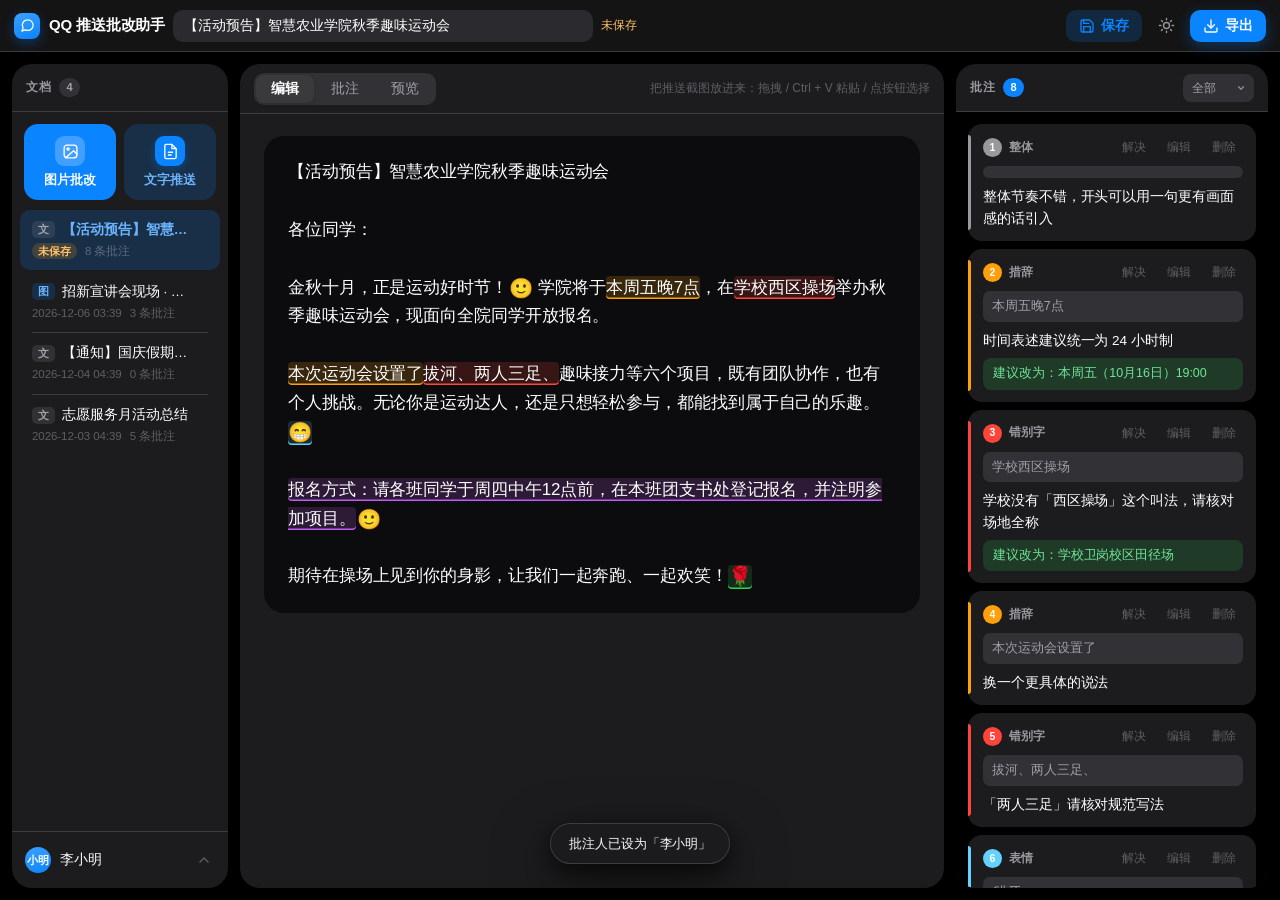
==== commit ca61764a: "v1.1" ====
--- a/src/_tmp/demo-view.html
+++ b/src/_tmp/demo-view.html
@@ -706,19 +706,41 @@
 }
 .it-color:hover{background:var(--fill-tertiary);}
 
-.img-board{flex:1;overflow:auto;position:relative;display:flex;flex-direction:column;padding:18px;min-height:0;}
+/* 成对出现的工具图标键：只有图标没有文字，左右收一收 */
+.it-btn.ic{padding:6px 8px;}
+.it-btn.ic svg{width:17px;height:17px;}
+/* 当前倍率。等宽数字，免得 100% → 99.9% 时按钮自己抖一下 */
+.it-pct{
+  min-width:54px;justify-content:center;padding:6px 6px;
+  font-variant-numeric:tabular-nums;font-size:12.5px;color:var(--label-tertiary);
+}
+.it-pct:hover{color:var(--label-primary);}
+.it-zoom{gap:2px;}
+
+.img-board{flex:1;overflow:auto;position:relative;display:flex;flex-direction:column;padding:18px;min-height:0;-webkit-overflow-scrolling:touch;}
 .img-holder{
-  margin:auto;position:relative;line-height:0;background:var(--bg-elevated);
+  /* flex:none 这一条是整个「比例失真」问题的解药，别删：
+     这块卡片是 .img-board（纵向 flex）的子项，默认 flex-shrink:1。
+     图比画布高的时候，flex 会把卡片的高度压到画布高度，
+     而图片是 width/height:100% 撑满卡片的 —— 于是整张图被纵向压扁，
+     宽高比当场失真（1600 高的图能被压成 687，比例从 0.38 变成 0.87）。
+     这就是「传入图会压缩图片比例」的真正原因：不是缩放算法，是布局。
+     居中改由 applyView 用 marginLeft/Top 算 —— 图比画布大时要能贴左上，
+     让溢出的那一截滚得到；margin:auto 在溢出时会把左上角缩进负方向。 */
+  flex:none;margin:0;position:relative;line-height:0;background:var(--bg-elevated);
   border-radius:var(--r-sm);box-shadow:var(--shadow-md);overflow:hidden;
 }
 .img-holder img{display:block;width:100%;height:100%;-webkit-user-drag:none;user-select:none;}
 .img-holder svg{position:absolute;left:0;top:0;width:100%;height:100%;touch-action:none;}
 .img-holder svg[data-tool="select"]{cursor:default;}
 .img-holder svg[data-tool]:not([data-tool="select"]){cursor:crosshair;}
+.img-holder svg[data-tool="pan"]{cursor:grab;}
+.img-holder svg.is-panning{cursor:grabbing;}
 .img-holder svg.is-locked{pointer-events:none;}
 
 .img-drop{
-  margin:auto;width:100%;max-width:440px;text-align:center;color:var(--label-tertiary);
+  /* 同上：纵向 flex 的子项，不加 flex:none 时内容一高就被压扁 */
+  flex:none;margin:auto;width:100%;max-width:440px;text-align:center;color:var(--label-tertiary);
   border-radius:var(--r-xl);background:var(--bg-elevated);padding:44px 28px;
   box-shadow:var(--shadow-sm);
   transition:box-shadow var(--dur-base) var(--ease-standard),background-color var(--dur-base) var(--ease-standard);
@@ -989,6 +1011,7 @@
 </nav>
 
 <input id="imgFile" class="hidden" type="file" accept="image/*">
+<input id="jsonFile" class="hidden" type="file" accept=".json,application/json">
 
 <!-- 通用确认弹窗：替代原生 confirm，样式和主题一致 -->
 <div id="dlg" class="dlg hidden" aria-hidden="true">
@@ -1138,6 +1161,7 @@
     link: svgI('<path d="M10 13a5 5 0 0 0 7.1 0l2.4-2.4a5 5 0 0 0-7.1-7.1l-1.4 1.4"/><path d="M14 11a5 5 0 0 0-7.1 0L4.5 13.4a5 5 0 0 0 7.1 7.1l1.4-1.4"/>'),
     printer: svgI('<path d="M6 9V3h12v6"/><rect x="3" y="9" width="18" height="7" rx="2"/><path d="M6 14h12v7H6z"/>'),
     braces: svgI('<path d="M8 3H7a2 2 0 0 0-2 2v4a2 2 0 0 1-2 2 2 2 0 0 1 2 2v4a2 2 0 0 0 2 2h1"/><path d="M16 3h1a2 2 0 0 1 2 2v4a2 2 0 0 0 2 2 2 2 0 0 0-2 2v4a2 2 0 0 1-2 2h-1"/>'),
+    upload: svgI('<path d="M21 15v4a2 2 0 0 1-2 2H5a2 2 0 0 1-2-2v-4"/><path d="m7 8 5-5 5 5"/><path d="M12 3v12"/>'),
     clipboard: svgI('<rect x="8" y="2" width="8" height="4" rx="1.2"/><path d="M16 4h2a2 2 0 0 1 2 2v14a2 2 0 0 1-2 2H6a2 2 0 0 1-2-2V6a2 2 0 0 1 2-2h2"/>'),
     close: svgI('<path d="M18 6 6 18M6 6l12 12"/>', 2.2),
 
@@ -1151,12 +1175,19 @@
     t_pin: svgI('<path d="M12 21s7-5.5 7-11a7 7 0 1 0-14 0c0 5.5 7 11 7 11Z"/><circle cx="12" cy="10" r="2.6"/>', 1.9),
     t_undo: svgI('<path d="M9 14 4 9l5-5"/><path d="M4 9h10.5a5.5 5.5 0 0 1 0 11H11"/>', 1.9),
     t_clear: svgI('<path d="M3.5 6h17"/><path d="M9 6V3.6h6V6"/><path d="m6 6 .9 14.4h10.2L18 6"/>', 1.9),
-    t_replace: svgI('<path d="M20.5 12a8.5 8.5 0 1 1-2.7-6.2"/><path d="M20.5 3.5V9h-5.5"/>', 1.9)
+    t_replace: svgI('<path d="M20.5 12a8.5 8.5 0 1 1-2.7-6.2"/><path d="M20.5 3.5V9h-5.5"/>', 1.9),
+
+    /* 平移 / 缩放。图标一律走这一张表，别在拼 HTML 的地方手写 path ——
+       手写那一次把撤销画成了缺口圆圈，自测还看不出来。 */
+    t_pan: svgI('<path d="M12 3.5v17M3.5 12h17"/><path d="M9.5 6 12 3.5 14.5 6"/><path d="M9.5 18l2.5 2.5L14.5 18"/><path d="M6 9.5 3.5 12 6 14.5"/><path d="M18 9.5 20.5 12 18 14.5"/>', 1.8),
+    t_zoom_in: svgI('<circle cx="10.8" cy="10.8" r="6.8"/><path d="m20.5 20.5-4.4-4.4"/><path d="M10.8 8v5.6M8 10.8h5.6"/>', 1.9),
+    t_zoom_out: svgI('<circle cx="10.8" cy="10.8" r="6.8"/><path d="m20.5 20.5-4.4-4.4"/><path d="M8 10.8h5.6"/>', 1.9)
   };
 
   var ICON_BY_TOOL = {
     select: ICONS.t_select, rect: ICONS.t_rect, ellipse: ICONS.t_ellipse,
-    arrow: ICONS.t_arrow, pen: ICONS.t_pen, highlight: ICONS.t_highlight, pin: ICONS.t_pin
+    arrow: ICONS.t_arrow, pen: ICONS.t_pen, highlight: ICONS.t_highlight,
+    pin: ICONS.t_pin, pan: ICONS.t_pan
   };
 
   /* 批注类型定义 */
@@ -2574,7 +2605,8 @@
     { key: 'arrow',     label: '箭头' },
     { key: 'pen',       label: '画笔' },
     { key: 'highlight', label: '高亮框' },
-    { key: 'pin',       label: '标点' }
+    { key: 'pin',       label: '标点' },
+    { key: 'pan',       label: '平移' }
   ];
   var IMG_TOOL_MAP = {};
   IMG_TOOLS.forEach(function (t) { IMG_TOOL_MAP[t.key] = t; });
@@ -2605,15 +2637,24 @@
     tool: 'rect',
     color: IMG_COLORS[0],
     width: 'mid',
-    zoom: 'fit',
+    /* 缩放：zoomFit=true 走「适应宽度」，否则用 scale（相对图片原始像素的倍率）。
+       两个字段而不是一个 'fit' 字符串，是因为捏合时需要一个真正的数字倍率。 */
+    zoomFit: true,
+    scale: 1,
     sel: null,        /* 当前选中的标注 id */
     dur: null,        /* 意见框正在编辑的标注 id */
     drawing: false,
     start: null,
     cur: null,
     pts: [],
+    panning: false,
+    panFrom: null,
+    pinching: false,
     lastType: 'general'
   };
+
+  /* 图片原始像素的 15% ~ 800%。下限再小就点不中锚点了，上限再大只会看到马赛克。 */
+  var ZOOM_MIN = 0.15, ZOOM_MAX = 8, ZOOM_STEP = 1.25;
 
   /* ---------- 取值 / 换算 ---------- */
   function imgSize(doc) {
@@ -2821,20 +2862,112 @@
     svg.setAttribute('data-tool', STATE.mode === 'preview' ? 'select' : DRAW.tool);
     svg.classList.toggle('is-locked', STATE.mode === 'preview');
 
-    fitHolder();
     renderImgTools();
+    applyView();
     paintMarks();
   }
 
-  function fitHolder() {
+  /* ---------- 缩放 ----------
+     缩放只改图片在屏幕上的大小，不改数据：所有标注一律存归一化比例（0~1），
+     任何倍率下都落在同一个像素上，所以放大缩小不会让标注跑偏一分。
+
+     默认倍率按设备分（见 resetZoomDefault）：桌面按 1:1 原尺寸铺开、不做压缩；
+     窄屏先「适应宽度」把整张图看全 —— 手机屏宽才三百多像素，
+     一张 1080 宽的截图按原尺寸打开只能看见三分之一，反而没法用。 */
+  function boardPad() {
+    var b = $('#imgBoard');
+    if (!b) return { x: 36, y: 36 };
+    var cs = window.getComputedStyle(b);
+    return {
+      x: (parseFloat(cs.paddingLeft) || 0) + (parseFloat(cs.paddingRight) || 0),
+      y: (parseFloat(cs.paddingTop) || 0) + (parseFloat(cs.paddingBottom) || 0)
+    };
+  }
+  /* 「适应宽度」的倍率。封顶 1：放大只会糊，要放大请走缩放按钮。 */
+  function fitScale() {
+    var b = $('#imgBoard');
+    var n = imgSize();
+    if (!b || !n.w) return 1;
+    return Math.min(1, Math.max(80, b.clientWidth - boardPad().x) / n.w);
+  }
+  function viewScale() { return DRAW.zoomFit ? fitScale() : DRAW.scale; }
+
+  /* 画布上「能缩放、能画」的判定。手势派发、滚轮、自测共用一条。 */
+  function imgViewActive() {
+    var h = $('#imgHolder');
+    return !!(STATE.doc && STATE.doc.kind === 'image' && STATE.doc.image &&
+              h && !h.classList.contains('hidden') && STATE.mode !== 'edit');
+  }
+
+  /* 把倍率落到 DOM。宽高都取「原始像素 × 倍率」，所以画面宽高比恒等于原图——
+     这条是"缩放不改变比例"的实现保证，别改成分别设 width/height 的百分比。 */
+  function applyView() {
     if (!STATE.doc || !STATE.doc.image) return;
-    var board = $('#imgBoard');
+    var b = $('#imgBoard'), h = $('#imgHolder');
+    if (!b || !h) return;
     var n = imgSize();
-    var availW = Math.max(120, board.clientWidth - 32);
-    var scale = DRAW.zoom === 'fit' ? Math.min(1, availW / n.w) : DRAW.zoom;
-    $('#imgHolder').style.width = Math.round(n.w * scale) + 'px';
-    $('#imgHolder').style.height = Math.round(n.h * scale) + 'px';
-  }
+    var s = viewScale();
+    var w = Math.max(1, Math.round(n.w * s));
+    var hh = Math.max(1, Math.round(n.h * s));
+    h.style.width = w + 'px';
+    h.style.height = hh + 'px';
+
+    /* 比画布小就居中，比画布大就贴左上。
+       贴左上这一步不能省：flex 居中时溢出部分会缩到负方向，滚动条够不着左上角。 */
+    var pad = boardPad();
+    var roomW = Math.max(0, b.clientWidth - pad.x);
+    var roomH = Math.max(0, b.clientHeight - pad.y);
+    h.style.marginLeft = Math.max(0, Math.round((roomW - w) / 2)) + 'px';
+    h.style.marginTop = Math.max(0, Math.round((roomH - hh) / 2)) + 'px';
+    b.classList.toggle('is-pannable', w > roomW + 1 || hh > roomH + 1);
+
+    syncZoomUI(s);
+  }
+
+  function zoomPct(s) { return Math.round(s * 1000) / 10 + '%'; }
+
+  function syncZoomUI(s) {
+    if (s == null) s = viewScale();
+    var pct = $('#imgZoomPct');
+    if (pct) pct.textContent = zoomPct(s);
+    var fit = $('#imgZoomFit');
+    if (fit) fit.classList.toggle('is-on', !!DRAW.zoomFit);
+  }
+
+  function clampScale(s) {
+    if (!isFinite(s) || s <= 0) return 1;
+    return Math.max(ZOOM_MIN, Math.min(ZOOM_MAX, s));
+  }
+
+  /* 缩放时把「手指/光标底下那一点」钉在原地 ——
+     否则一放大画面就飞了，还得重新找刚才在看的地方。 */
+  function setScale(s, anchor) {
+    if (!STATE.doc || !STATE.doc.image) return;
+    var board = $('#imgBoard'), svg = $('#stageSvg');
+    var a = anchor, pt = null;
+    if (!a && board) {
+      var br = board.getBoundingClientRect();
+      a = { x: br.left + board.clientWidth / 2, y: br.top + board.clientHeight / 2 };
+    }
+    if (a && svg) {
+      var r = svg.getBoundingClientRect();
+      if (r.width > 0 && r.height > 0) {
+        pt = { x: (a.x - r.left) / r.width, y: (a.y - r.top) / r.height };
+      }
+    }
+    DRAW.zoomFit = false;
+    DRAW.scale = clampScale(s);
+    applyView();
+    if (pt && board && svg) {
+      var r2 = svg.getBoundingClientRect();
+      board.scrollLeft += (r2.left + pt.x * r2.width) - a.x;
+      board.scrollTop += (r2.top + pt.y * r2.height) - a.y;
+    }
+  }
+  function zoomBy(f, anchor) { setScale(viewScale() * f, anchor); }
+  function zoomToFit() { DRAW.zoomFit = true; applyView(); }
+  function zoomToActual() { setScale(1); }
+  function resetZoomDefault() { DRAW.zoomFit = isNarrow(); DRAW.scale = 1; }
 
   function paintMarks() {
     var svg = $('#stageSvg');
@@ -2877,10 +3010,6 @@
     });
     h += '</div>';
 
-    var zoomOpt = function (v, label) {
-      return '<option value="' + v + '"' +
-        (String(DRAW.zoom) === v ? ' selected' : '') + '>' + label + '</option>';
-    };
     h += '<div class="it-group">' +
       '<button type="button" class="it-btn" data-act="undo" title="撤销上一步 (Ctrl+Z)">' +
         ICONS.t_undo + '<span>撤销</span></button>' +
@@ -2888,13 +3017,22 @@
         ICONS.t_clear + '<span>清空</span></button>' +
       '<button type="button" class="it-btn" data-act="replace" title="换一张截图">' +
         ICONS.t_replace + '<span>换图</span></button>' +
-      '<select id="imgZoom" class="mini-select" title="缩放">' +
-        zoomOpt('fit', '适应宽度') + zoomOpt('0.5', '50%') +
-        zoomOpt('1', '100%') + zoomOpt('1.5', '150%') +
-      '</select>' +
       '</div>';
 
+    /* 缩放条。手机上没有 Ctrl+滚轮、也没有 hover，全靠这两个键加「适应」加捏合。 */
+    h += '<div class="it-group it-zoom">' +
+      '<button type="button" class="it-btn ic" data-zoom="out" title="缩小">' +
+        ICONS.t_zoom_out + '</button>' +
+      '<button type="button" class="it-btn it-pct" id="imgZoomPct" data-zoom="actual" ' +
+        'title="回到 100%（原始尺寸）"></button>' +
+      '<button type="button" class="it-btn ic" data-zoom="in" title="放大">' +
+        ICONS.t_zoom_in + '</button>' +
+      '<button type="button" class="it-btn" id="imgZoomFit" data-zoom="fit" title="整张图适应窗口宽度">' +
+        '<span>适应</span></button>' +
+      '</div>';
+
     box.innerHTML = h;
+    syncZoomUI();
   }
 
   function syncSvgTool() {
@@ -2902,9 +3040,19 @@
     if (svg) svg.setAttribute('data-tool', STATE.mode === 'preview' ? 'select' : DRAW.tool);
   }
 
+  function imgZoomAction(a, anchor) {
+    if (a === 'in') zoomBy(ZOOM_STEP, anchor);
+    else if (a === 'out') zoomBy(1 / ZOOM_STEP, anchor);
+    else if (a === 'fit') zoomToFit();
+    else if (a === 'actual') zoomToActual();
+  }
+
   function onImgToolClick(e) {
     var t = e.target && e.target.closest ? e.target.closest('[data-tool]') : null;
     if (t) { DRAW.tool = t.dataset.tool; renderImgTools(); syncSvgTool(); return; }
+
+    var z = e.target && e.target.closest ? e.target.closest('[data-zoom]') : null;
+    if (z) { imgZoomAction(z.dataset.zoom); return; }
 
     var c = e.target.closest ? e.target.closest('[data-color]') : null;
     if (c) { DRAW.color = c.dataset.color; renderImgTools(); return; }
@@ -2932,12 +3080,15 @@
   function onImgPointerDown(e) {
     if (!STATE.doc || STATE.doc.kind !== 'image') return;
     if (STATE.mode !== 'annotate') return;
+    if (DRAW.pinching) return;      /* 双指已经落下：这一指是给缩放的，别画 */
 
     /* 意见框开着时先把话说完，避免手一抖把没保存的意见弄丢 */
     if (DRAW.dur) {
       if (imgComposerDirty()) { toast('先把意见保存，或按 Esc 取消'); return; }
       hideImgComposer();
     }
+
+    if (DRAW.tool === 'pan') { startPan(e); return; }
 
     if (DRAW.tool === 'select') {
       var hit = e.target && e.target.closest ? e.target.closest('[data-mk]') : null;
@@ -2954,7 +3105,45 @@
     paintPreview();
   }
 
+  /* 平移：只动画布的滚动位置，不碰任何数据。
+     放大之后没有它就没法把切到画外的手指挪回画面。 */
+  function startPan(e) {
+    var board = $('#imgBoard');
+    if (!board) return;
+    e.preventDefault();
+    DRAW.panning = true;
+    DRAW.panFrom = { x: e.clientX, y: e.clientY, sl: board.scrollLeft, st: board.scrollTop };
+    $('#stageSvg').classList.add('is-panning');
+    try { $('#stageSvg').setPointerCapture(e.pointerId); } catch (err) {}
+  }
+  function movePan(e) {
+    if (!DRAW.panning || !DRAW.panFrom) return;
+    var board = $('#imgBoard');
+    e.preventDefault();
+    board.scrollLeft = DRAW.panFrom.sl - (e.clientX - DRAW.panFrom.x);
+    board.scrollTop = DRAW.panFrom.st - (e.clientY - DRAW.panFrom.y);
+  }
+  function endPan(e) {
+    if (!DRAW.panning) return;
+    DRAW.panning = false;
+    DRAW.panFrom = null;
+    $('#stageSvg').classList.remove('is-panning');
+    try { $('#stageSvg').releasePointerCapture(e.pointerId); } catch (err) {}
+  }
+
+  /* 捏合开始时把「画到一半」的那笔扔掉。
+     半截线留在预览层不清，松手后会变成一条来历不明的线。 */
+  function cancelStroke() {
+    if (!DRAW.drawing) return;
+    DRAW.drawing = false;
+    DRAW.start = DRAW.cur = null;
+    DRAW.pts = [];
+    var g = $('#svPreview');
+    if (g) while (g.firstChild) g.removeChild(g.firstChild);
+  }
+
   function onImgPointerMove(e) {
+    if (DRAW.panning) { movePan(e); return; }
     if (!DRAW.drawing) return;
     var p = normFromEvent(e);
     DRAW.cur = p;
@@ -2968,6 +3157,7 @@
   }
 
   function onImgPointerUp(e) {
+    if (DRAW.panning) { endPan(e); return; }
     if (!DRAW.drawing) return;
     DRAW.drawing = false;
     try { $('#stageSvg').releasePointerCapture(e.pointerId); } catch (err) {}
@@ -3452,6 +3642,7 @@
       target.marks = target.marks || [];
       target.updatedAt = Date.now();
       STATE.mode = 'annotate';
+      resetZoomDefault();      /* 每张新图都回到该设备的默认倍率，不继承上一张的缩放 */
       hideImgComposer();
 
       var saved = store.setDoc(target);
@@ -3498,6 +3689,7 @@
         mi('imgdoc-pdf', ICONS.printer, '打印 / 存为 PDF') +
         '<div class="menu-sep"></div>' +
         mi('json', ICONS.braces, '导出 JSON 存档') +
+        mi('json-import', ICONS.upload, '导入 JSON 存档') +
         mi('text', ICONS.clipboard, '复制纯文本意见');
     } else {
       box.innerHTML =
@@ -3512,6 +3704,7 @@
         mi('img-inline', ICONS.image, '长图 · 段后批注式') +
         '<div class="menu-sep"></div>' +
         mi('json', ICONS.braces, '导出 JSON 存档') +
+        mi('json-import', ICONS.upload, '导入 JSON 存档') +
         mi('text', ICONS.clipboard, '复制纯文本意见');
     }
   }
@@ -3975,7 +4168,7 @@
       if (r.sug.length) {
         var boxTop = lastBase + Math.round(nf * 0.5);
         var boxH = (r.sug.length - 1) * lh + Math.round(nf * 1.62);
-        roundRectPath(ctx, textX, boxTop, W - textX - padX, boxH, Math.round(nf * 0.5));
+        roundRectPath(ctx, textX, boxTop, W - textX - padX, boxH, innerRadius(cardRadius(nf)));
         ctx.fillStyle = 'rgba(52,199,89,.13)';
         ctx.fill();
         ctx.fillStyle = '#1B7A34';
@@ -4090,12 +4283,19 @@
     });
   }
 
+  /* 圆角基准：卡片外圆角定死一个数，内层（色条、建议框）都由它按比例
+     缩出来，成体系地「同心」——苹果的圆角是一层层往里收的，外大内小
+     看着才整。之前外圆角 0.75nf、建议框 0.45nf 各拍各的，摆一起就散。 */
+  function cardRadius(nf) { return Math.max(4, Math.round(nf * 0.58)); }
+  function innerRadius(r) { return Math.max(3, Math.round(r * 0.55)); }
+
   function drawIndexCard(ctx, x, y, w, r, nf, lh, bgAlpha) {
     var m = r.m, cols = r.cols, t = r.t, a = r.a;
     var alpha = (bgAlpha == null) ? 1 : bgAlpha;
+    var R = cardRadius(nf);
 
     ctx.globalAlpha = alpha;
-    roundRectPath(ctx, x, y, w, r.h, Math.round(nf * 0.75));
+    roundRectPath(ctx, x, y, w, r.h, R);
     ctx.fillStyle = '#FFFFFF';
     ctx.fill();
     ctx.strokeStyle = '#E5E5EA';
@@ -4103,9 +4303,11 @@
     ctx.stroke();
     ctx.globalAlpha = 1;
 
-    /* 左侧类型色条 */
-    roundRectPath(ctx, x, y + Math.round(nf * 0.5),
-      Math.round(nf * 0.34), Math.max(4, r.h - Math.round(nf * 1.0)), Math.round(nf * 0.17));
+    /* 左侧类型色条：贴着卡片左边，圆角跟着外圆角收 */
+    var railIn = Math.round(nf * 0.5);
+    roundRectPath(ctx, x, y + railIn,
+      Math.round(nf * 0.34), Math.max(4, r.h - railIn * 2),
+      Math.max(2, Math.round(R * 0.72)));
     ctx.fillStyle = t.dot;
     ctx.fill();
 
@@ -4147,7 +4349,7 @@
     /* 建议改法 */
     if (r.sug.length) {
       var bx = x + cols.textX, bTop = y + m.sugTop, bw = Math.max(20, w - cols.textX - cols.padX);
-      roundRectPath(ctx, bx, bTop, bw, m.sugBoxH, Math.round(nf * 0.45));
+      roundRectPath(ctx, bx, bTop, bw, m.sugBoxH, innerRadius(R));
       ctx.fillStyle = 'rgba(52,199,89,.13)';
       ctx.fill();
       ctx.fillStyle = '#1B7A34';
@@ -4157,6 +4359,35 @@
     }
   }
 
+  /* 左右分栏的「分边」：先按锚点自然分边（锚点在图左半边就摆左栏），
+     再把偏重那栏里最靠图心的几张挪到对面，挪到两栏张数、累计高度
+     都大致相当为止。
+     为什么必须挪：QQ 推送正文块几乎全长在图的左半边，纯按 x<0.5 分
+     会分出 7:1 这种一头沉——左栏密密麻麻顶满，右栏只剩一条白边。
+     只挪最少的张数、且优先挑锚点靠图心的，跨图的引线才最短也最少。 */
+  function splitIndexSides(rows, gap) {
+    var left = [], right = [];
+    rows.forEach(function (r) { (r.relX < 0.5 ? left : right).push(r); });
+
+    function sumH(list) {
+      return list.reduce(function (s, r) { return s + r.h + gap; }, 0);
+    }
+    for (var guard = 0; guard <= rows.length + 2; guard++) {
+      var heavy = sumH(left) >= sumH(right) ? left : right;
+      var light = (heavy === left) ? right : left;
+      var lopsided = (heavy.length - light.length > 1) ||
+        (heavy.length > light.length && sumH(heavy) > sumH(light) * 1.35);
+      if (!lopsided || heavy.length <= 1) break;
+
+      var pick = 0;
+      for (var i = 1; i < heavy.length; i++) {
+        if (Math.abs(heavy[i].relX - 0.5) < Math.abs(heavy[pick].relX - 0.5)) pick = i;
+      }
+      light.push(heavy.splice(pick, 1)[0]);
+    }
+    return { left: left, right: right };
+  }
+
   function layoutIndexSide(notes, W, H, nf, lh, measure) {
     var outerPad = Math.round(nf * 1.7);
     var gap = Math.round(nf * 1.5);
@@ -4168,12 +4399,12 @@
     var imgY = outerPad;
     var canvasW = outerPad * 2 + gutterW * 2 + W;
 
-    var left = [], right = [];
     rows.forEach(function (r) {
       var an = anchorOf(r.a);
       r.relX = an.x; r.relY = an.y;
-      (an.x < 0.5 ? left : right).push(r);
-    });
+    });
+    var sides = splitIndexSides(rows, gap);
+    var left = sides.left, right = sides.right;
 
     function pack(list) {
       list.sort(function (p, q) { return p.relY - q.relY; });
@@ -4196,14 +4427,19 @@
   }
 
   function drawIndexSide(ctx, plan, nf, lh) {
+    var inset = Math.round(nf * 0.7);
     [['L', plan.left], ['R', plan.right]].forEach(function (pair) {
       var isLeft = pair[0] === 'L';
       pair[1].forEach(function (r) {
         var cx = isLeft ? plan.outerPad : (plan.imgX + plan.W + plan.gap);
         var ax = plan.imgX + r.relX * plan.W;
         var ay = plan.imgY + r.relY * plan.H;
-        var cardMidY = r.y + r.h / 2;
         var edgeX = isLeft ? (cx + plan.cardW) : cx;
+        /* 引线从卡片内边缘上「纵向最靠近锚点」的位置引出，而不是永远
+           从垂直中点发出：锚点偏上就从偏上引出、偏下就从偏下引出。
+           线短了，也不会所有引线都从同一处发散。 */
+        var top = r.y + inset, bot = r.y + r.h - inset;
+        var outY = (bot > top) ? Math.min(Math.max(ay, top), bot) : (r.y + r.h / 2);
         var bendX = isLeft
           ? (plan.imgX - Math.round(plan.gap * 0.3))
           : (plan.imgX + plan.W + Math.round(plan.gap * 0.3));
@@ -4212,8 +4448,8 @@
         ctx.lineWidth = Math.max(1, Math.round(nf * 0.11));
         ctx.globalAlpha = 0.7;
         ctx.beginPath();
-        ctx.moveTo(edgeX, cardMidY);
-        ctx.lineTo(bendX, cardMidY);
+        ctx.moveTo(edgeX, outY);
+        ctx.lineTo(bendX, outY);
         ctx.lineTo(ax, ay);
         ctx.stroke();
         ctx.globalAlpha = 1;
@@ -4388,6 +4624,103 @@
     toast('存档已下载，可用于备份或换设备继续改');
   }
 
+  /* ---------- 导入 JSON 存档 ----------
+   * 导出的 payload 是 { type, schemaVersion, exportedAt, doc }。
+   * 为了容错，这里也认「裸 doc 对象」和「docs 数组 / 顶层数组」两种写法，
+   * 免得用户手改文件、或把多份拼在一起之后就导不进来。
+   * 导入是明确的用户动作，所以直接落盘进列表，不用再点一次保存；
+   * 同 id 冲突时先问「覆盖 / 另存副本」，不存在悄悄盖掉的可能。 */
+  function pickImportJSON() {
+    var inp = $('#jsonFile');
+    if (inp) { inp.value = ''; inp.click(); }
+  }
+
+  function readImportJSON(file) {
+    if (!file) return;
+    var rd = new FileReader();
+    rd.onload = function () {
+      var payload;
+      try { payload = JSON.parse(String(rd.result)); }
+      catch (e) { toast('这个文件不是有效的 JSON'); return; }
+      var list = importDocsFrom(payload);
+      if (!list.length) { toast('没找到可导入的批改存档'); return; }
+      adoptImported(list[0], list.length - 1);
+    };
+    rd.onerror = function () { toast('文件读取失败'); };
+    rd.readAsText(file, 'utf-8');
+  }
+
+  function importDocsFrom(payload) {
+    var raw;
+    if (Array.isArray(payload)) raw = payload;
+    else if (payload && Array.isArray(payload.docs)) raw = payload.docs;
+    else if (payload && payload.doc) raw = [payload.doc];
+    else if (payload && payload.kind) raw = [payload];
+    else return [];
+
+    var out = [];
+    raw.forEach(function (d) {
+      if (!d || typeof d !== 'object') return;
+      if (d.type && d.type !== 'qq-push-reviewer') return;
+      /* 完全不像文档的（既没 kind 也没任何批注/正文/图片）直接跳过 */
+      if (d.kind !== 'text' && d.kind !== 'image' &&
+          !d.annotations && !d.marks && !d.raw && !d.image) return;
+
+      var c = JSON.parse(JSON.stringify(d));   /* 断开与原对象的引用 */
+      delete c.type; delete c.schemaVersion; delete c.exportedAt;
+      normalizeDoc(c);
+      if (!c.id) c.id = uid('doc_');
+      if (!c.title) c.title = c.kind === 'image' ? '未命名图片批改' : '未命名推送';
+      c.createdAt = c.createdAt || Date.now();
+      c.updatedAt = c.updatedAt || Date.now();
+      if (c.kind === 'image') { c.marks = c.marks || []; c.raw = c.raw || ''; }
+      c.schemaVersion = c.schemaVersion || 1;
+      out.push(c);
+    });
+    return out;
+  }
+
+  /* 导入后的收尾：设为当前文档并直接落盘。
+     extra 是「同一份文件里还有几份没导」——一份存档文件只带一个文档，
+     多出来的只能提示一下，别装作导入成功了。 */
+  function adoptImported(d, extra) {
+    guardUnsaved(function () {
+      var proceed = function (doc) {
+        STATE.doc = doc;
+        STATE.focusAnnId = null;
+        $('#docTitle').value = doc.title;
+        STATE.mode = defaultModeFor(doc);
+        if (STATE.mode === 'edit' && doc.kind === 'text') $('#editor').value = doc.raw || '';
+        hideImgComposer();
+        renderAll();
+        if (saveNow(true)) {
+          toast('已导入「' + doc.title + '」' + (extra > 0 ? '，另有 ' + extra + ' 份未导入' : ''));
+        } else {
+          setDirty(true);   /* 落盘失败（多半是空间不足），至少别让它看着像已存 */
+        }
+        if (isNarrow()) setMView('main');
+      };
+
+      if (!isIndexed(d.id)) { proceed(d); return; }
+      ask({
+        title: '列表里已有这份存档',
+        msg: '「' + (d.title || '未命名') + '」和列表里某一份的 id 相同。要覆盖它，还是另存为一份副本？',
+        actions: [
+          { label: '覆盖', value: 'over', kind: 'destructive' },
+          { label: '另存副本', value: 'copy', kind: 'primary' },
+          { label: '取消', value: 'cancel', kind: 'ghost' }
+        ]
+      }).then(function (r) {
+        if (r.act === 'over') { proceed(d); return; }
+        if (r.act === 'copy') {
+          d.id = uid('doc_');
+          d.title = d.title + ' 副本';
+          proceed(d);
+        }
+      });
+    });
+  }
+
   function copyPlainText() {
     var isImg = STATE.doc && STATE.doc.kind === 'image';
     var anns = exportAnnList(STATE.doc);
@@ -4537,11 +4870,17 @@
       else if (act === 'imgdoc-near') exportImageDocIndex('near');
       else if (act === 'imgdoc-pdf') exportImageDocPDF();
       else if (act === 'json') exportJSON();
+      else if (act === 'json-import') pickImportJSON();
       else if (act === 'text') copyPlainText();
     });
 
     /* ---------- 主题 ---------- */
     $('#btnTheme').addEventListener('click', toggleTheme);
+
+    /* ---------- 导入 JSON 存档 ---------- */
+    $('#jsonFile').addEventListener('change', function () {
+      readImportJSON(this.files && this.files[0]);
+    });
 
     /* ---------- 批注人 ---------- */
     var whoPop = $('#whoPop');
@@ -4590,12 +4929,6 @@
     });
 
     $('#imgTools').addEventListener('click', onImgToolClick);
-    $('#imgTools').addEventListener('change', function (e) {
-      if (!e.target || e.target.id !== 'imgZoom') return;
-      var v = e.target.value;
-      DRAW.zoom = v === 'fit' ? 'fit' : parseFloat(v);
-      fitHolder();
-    });
     $('#imgTools').addEventListener('input', function (e) {
       if (!e.target || e.target.id !== 'imgColor') return;
       DRAW.color = e.target.value;
@@ -4628,6 +4961,67 @@
       if (f && /^image\//.test(f.type)) importImage(f);
     });
 
+    /* ---------- 缩放：捏合 / 双指平移 / Ctrl+滚轮 ----------
+       全部挂在 board 上、走捕获阶段：第二指一落下就先取消画到一半的那笔，
+       并把 pinching 立起来 —— 捕获阶段早于 SVG 上的绘制回调，
+       于是那一指送到绘制逻辑时已被拦下，不会在图上多画一道。 */
+    var touchPts = {}, pinch = null;
+
+    function twoFinger() {
+      var ids = Object.keys(touchPts);
+      if (ids.length < 2) return null;
+      var a = touchPts[ids[0]], b = touchPts[ids[1]];
+      var dx = a.x - b.x, dy = a.y - b.y;
+      return {
+        d: Math.max(1, Math.sqrt(dx * dx + dy * dy)),
+        cx: (a.x + b.x) / 2, cy: (a.y + b.y) / 2
+      };
+    }
+
+    board.addEventListener('pointerdown', function (e) {
+      if (!imgViewActive()) return;
+      touchPts[e.pointerId] = { x: e.clientX, y: e.clientY };
+      if (Object.keys(touchPts).length !== 2) return;
+      cancelStroke();
+      DRAW.panning = false; DRAW.panFrom = null;
+      $('#stageSvg').classList.remove('is-panning');
+      DRAW.pinching = true;
+      var t = twoFinger();
+      pinch = { d: t.d, s: viewScale(), cx: t.cx, cy: t.cy };
+    }, true);
+
+    /* 收尾必须挂 window：手指在画布外抬起时，board 根本收不到 pointerup，
+       残留的指针会让「双指还在」这个状态一直挂着，之后单指一划就乱缩放。 */
+    board.addEventListener('pointermove', function (e) {
+      if (!touchPts[e.pointerId]) return;
+      touchPts[e.pointerId] = { x: e.clientX, y: e.clientY };
+      if (!pinch) return;
+      var t = twoFinger();
+      if (!t) return;
+      e.preventDefault();
+      /* 中点位移当平移：一边放大，一边把两指夹住的那块地方拖回来 */
+      board.scrollLeft -= (t.cx - pinch.cx);
+      board.scrollTop -= (t.cy - pinch.cy);
+      pinch.cx = t.cx; pinch.cy = t.cy;
+      setScale(pinch.s * (t.d / pinch.d), { x: t.cx, y: t.cy });
+    }, { capture: true, passive: false });
+
+    ['pointerup', 'pointercancel'].forEach(function (ev) {
+      window.addEventListener(ev, function (e) {
+        if (!touchPts[e.pointerId]) return;
+        delete touchPts[e.pointerId];
+        if (Object.keys(touchPts).length < 2) { pinch = null; DRAW.pinching = false; }
+      }, true);
+    });
+
+    /* 桌面：Ctrl / ⌘ + 滚轮按光标位置缩放，普通滚轮照旧滚动。
+       passive:false 不能省，否则 preventDefault 无效、页面会跟着一起缩放。 */
+    board.addEventListener('wheel', function (e) {
+      if (!imgViewActive() || !(e.ctrlKey || e.metaKey)) return;
+      e.preventDefault();
+      zoomBy(e.deltaY < 0 ? 1.12 : 1 / 1.12, { x: e.clientX, y: e.clientY });
+    }, { passive: false });
+
     /* 截图后直接 Ctrl + V —— 这是最顺手的入口 */
     document.addEventListener('paste', function (e) {
       var f = imageFromClipboard(e.clipboardData);
@@ -4647,7 +5041,7 @@
     });
 
     window.addEventListener('resize', function () {
-      if (STATE.doc && STATE.doc.kind === 'image') fitHolder();
+      if (STATE.doc && STATE.doc.kind === 'image') applyView();
     });
 
     /* 点击空白收起浮动条 */
@@ -4749,6 +5143,7 @@
     STATE.mode = defaultModeFor(STATE.doc);
 
     bindEvents();
+    resetZoomDefault();
     renderAll();
     setDirty(false);
     setMView('main');
@@ -4803,6 +5198,10 @@
     defaultDraft: defaultDraft,
     startDraft: startDraft,
     openDoc: openDoc,
+    exportJSON: exportJSON,
+    importDocsFrom: importDocsFrom,
+    adoptImported: adoptImported,
+    readImportJSON: readImportJSON,
     deleteDoc: deleteDoc,
     isBlankDoc: isBlankDoc,
     canReuseDraft: canReuseDraft,
@@ -4839,12 +5238,26 @@
     buildIndexCanvas: buildIndexCanvas,
     layoutIndexSide: layoutIndexSide,
     layoutIndexNear: layoutIndexNear,
+    splitIndexSides: splitIndexSides,
+    cardRadius: cardRadius,
+    innerRadius: innerRadius,
     indexCardMetrics: indexCardMetrics,
     exportImageDocIndex: exportImageDocIndex,
     paintPreview: paintPreview,
     ptsAttr: ptsAttr,
     renderImgStage: renderImgStage,
     renderImgTools: renderImgTools,
+    applyView: applyView,
+    fitScale: fitScale,
+    viewScale: viewScale,
+    setScale: setScale,
+    zoomBy: zoomBy,
+    zoomToFit: zoomToFit,
+    zoomToActual: zoomToActual,
+    imgZoomAction: imgZoomAction,
+    resetZoomDefault: resetZoomDefault,
+    syncZoomUI: syncZoomUI,
+    imgViewActive: imgViewActive,
     paintMarks: paintMarks,
     openImgComposer: openImgComposer,
     commitImgComposer: commitImgComposer,
@@ -4872,8 +5285,8 @@
   st.textContent = '*,*::before,*::after{transition:none !important;animation:none !important;}';
   document.head.appendChild(st);
   var rootEl = document.documentElement;
-  try { Q.applyTheme('light', false); } catch (e) {}
-  rootEl.setAttribute('data-theme', 'light');
+  try { Q.applyTheme('dark', false); } catch (e) {}
+  rootEl.setAttribute('data-theme', 'dark');
   try { Q.setMView('main'); } catch (e) {}
 })();
 
